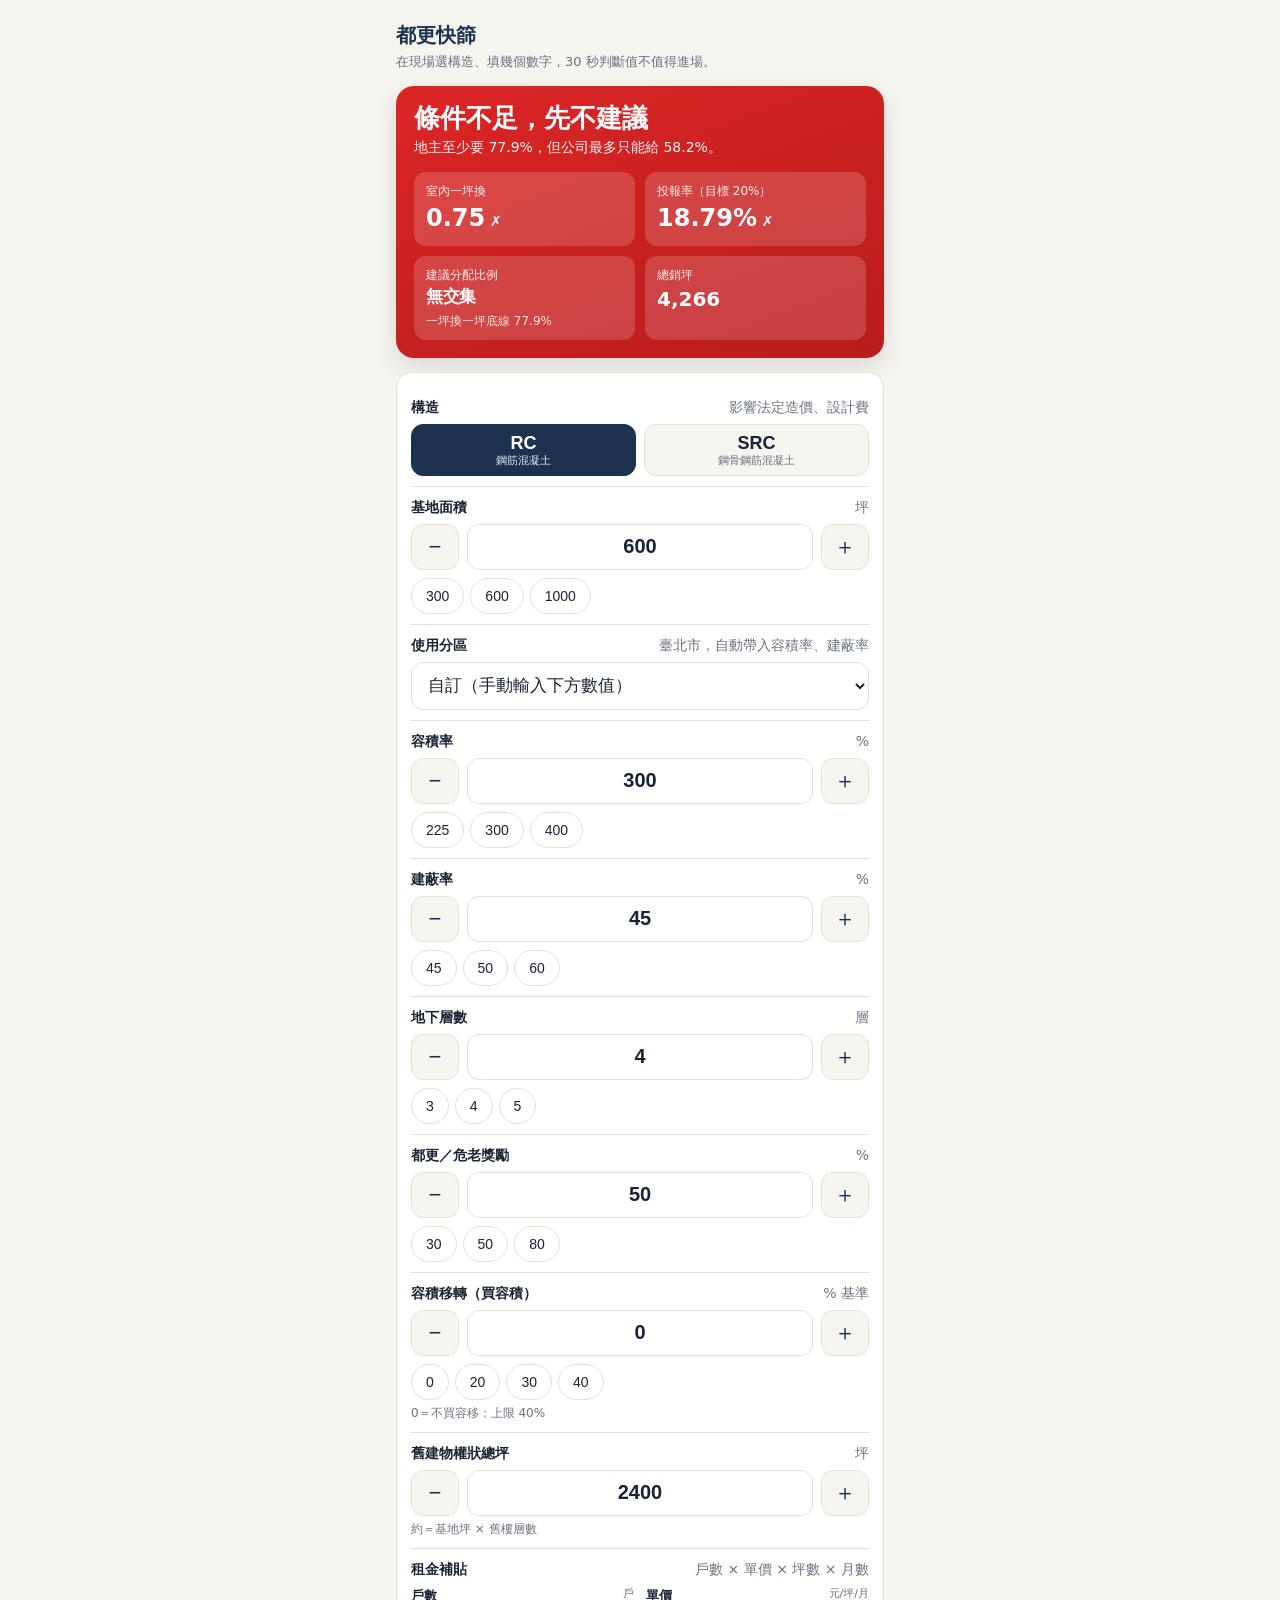
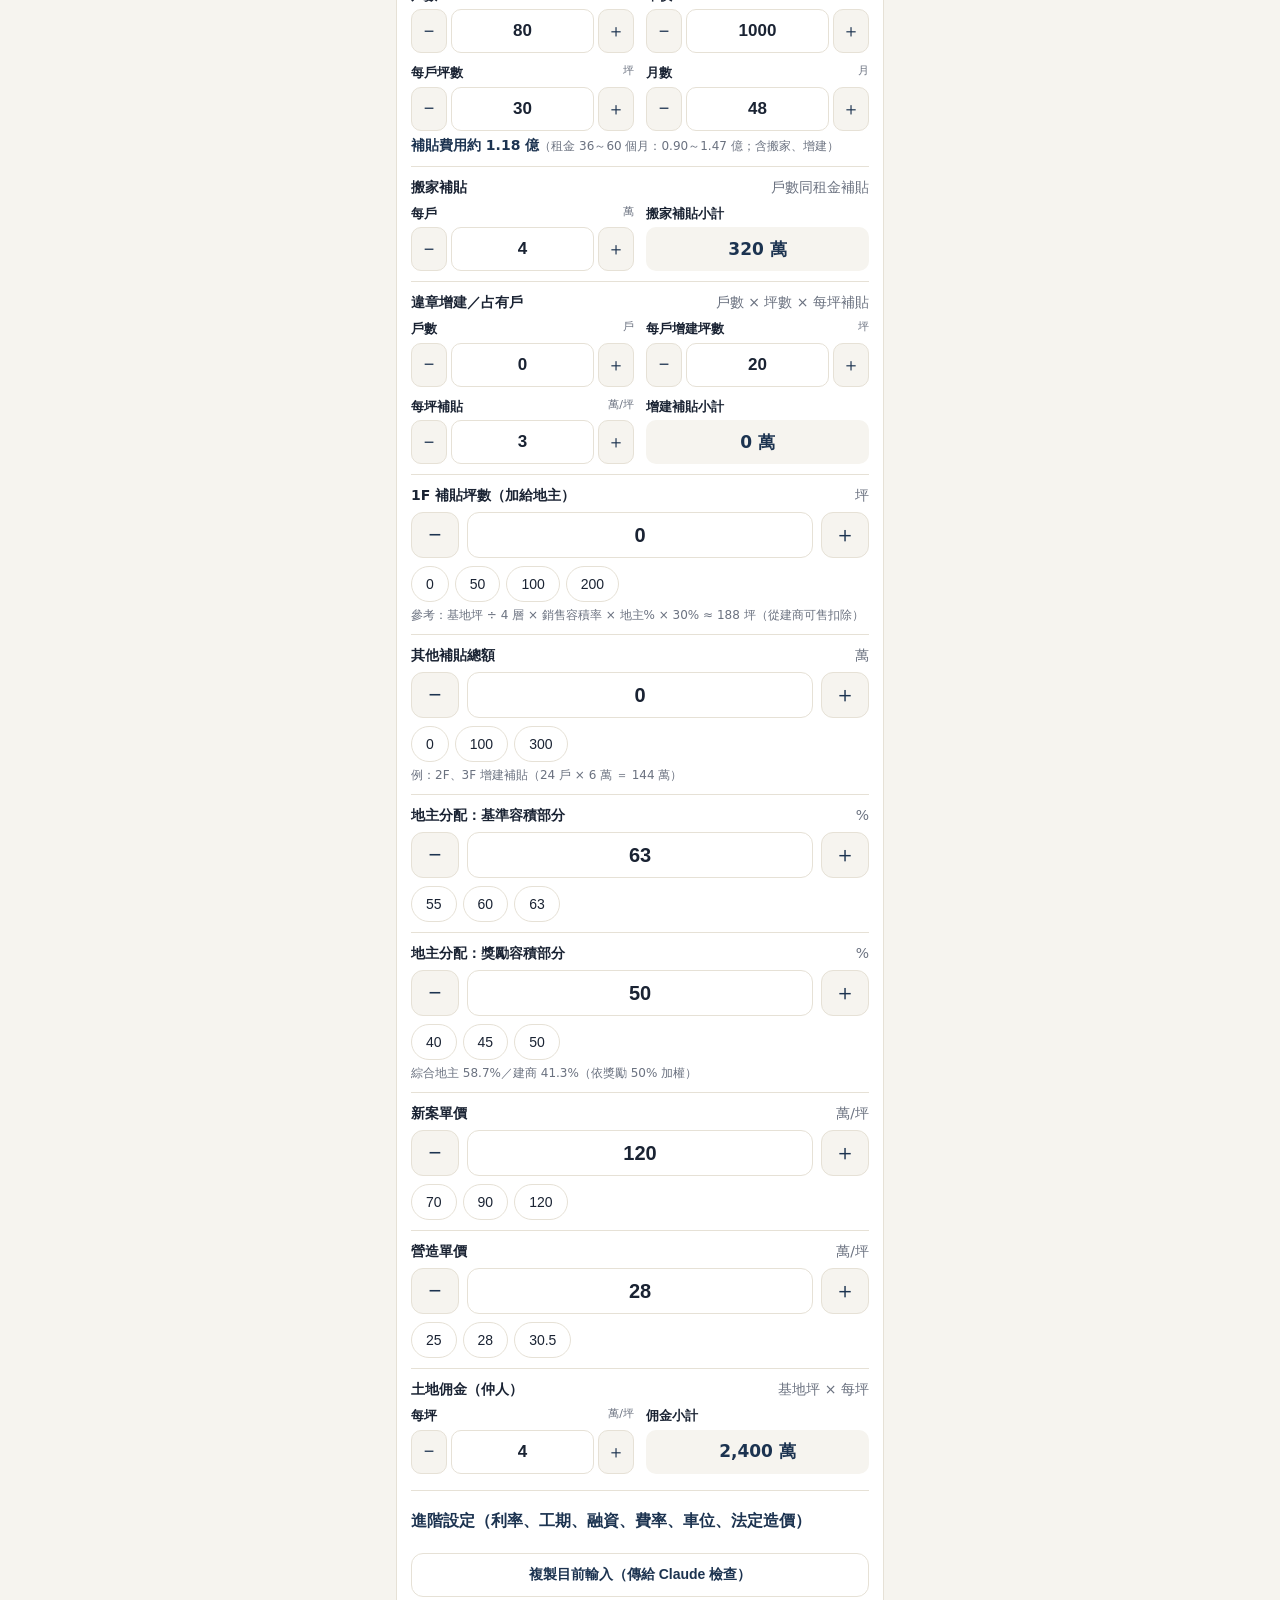
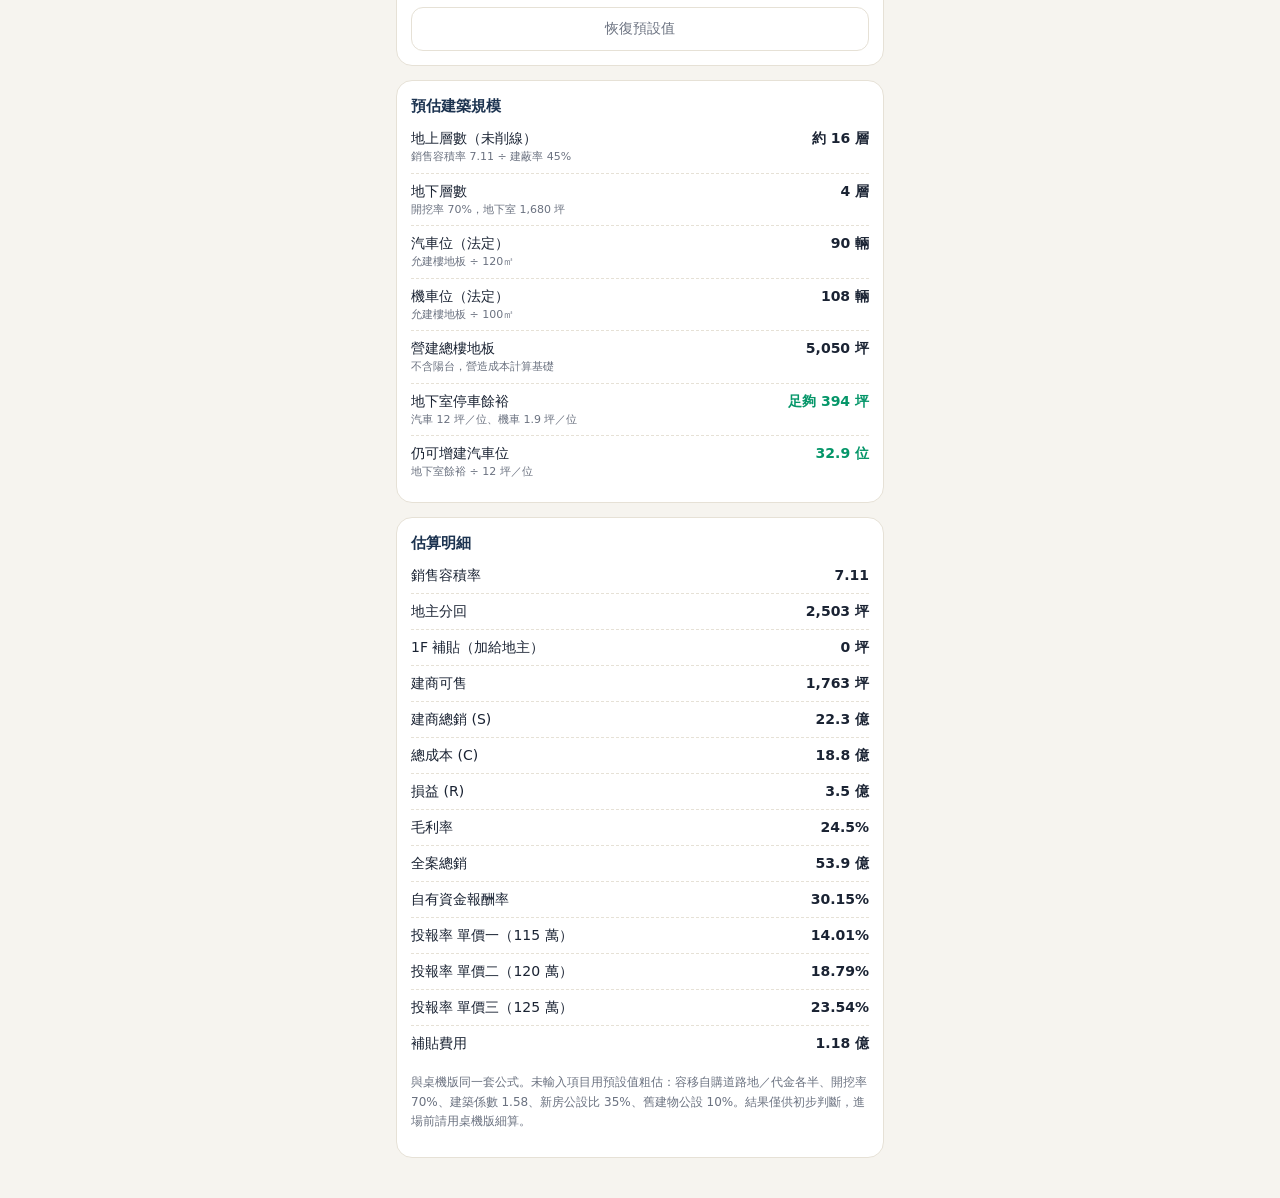
==== quick/index.html @ 610bdba2 "Add files via upload" ====
<!DOCTYPE html>
<html lang="zh-Hant-TW"><head><meta charset="utf-8">
<meta name="viewport" content="width=device-width,initial-scale=1">
<title>都更快篩</title>
<style>
/* VOICE 冷靜、像估價單；IDEA 口袋裡的開發判斷卡；PICTURE 頂端大型判斷燈號卡；COLOUR 白底、深藍主色、綠紅燈號；TYPE Noto Sans TC 四級字；LAYOUT 單欄手機優先 */
:root{color-scheme:light dark;--bg:light-dark(#f6f4ef,#0f1622);--card:light-dark(#fff,#18212f);--ink:light-dark(#1a2333,#e9edf3);--mute:light-dark(#6b7280,#9aa4b2);--line:light-dark(#e6e1d6,#2a3445);--navy:light-dark(#1c3350,#9fb8d9);--go:#059669;--mid:#d97706;--no:#dc2626}
:root[data-theme=light]{color-scheme:light}:root[data-theme=dark]{color-scheme:dark}
*{box-sizing:border-box;min-width:0}
body{margin:0;background:var(--bg);color:var(--ink);font:16px/1.5 "Noto Sans TC","PingFang TC","Microsoft JhengHei",system-ui,sans-serif;overflow-x:clip}
.wrap{max-width:520px;margin:0 auto;padding:16px 16px 40px}
h1{font-size:20px;margin:4px 0 2px;color:var(--navy)}
.sub{color:var(--mute);font-size:13px;margin:0 0 14px}
.verdict{border-radius:18px;padding:18px;color:#fff;box-shadow:0 8px 24px rgb(0 0 0/.12);transition:background .3s}
.verdict.go{background:linear-gradient(160deg,#059669,#047857)}.verdict.mid{background:linear-gradient(160deg,#d97706,#b45309)}.verdict.no{background:linear-gradient(160deg,#dc2626,#b91c1c)}
#vt{font-size:26px;font-weight:800;line-height:1.15}#vs{font-size:14px;opacity:.95;margin-top:4px}
.metrics{display:grid;grid-template-columns:1fr 1fr;gap:10px;margin-top:14px}
.metric{background:rgb(255 255 255/.16);border-radius:12px;padding:10px 12px}
.metric small{display:block;font-size:12px;opacity:.9}.metric b{font-size:24px;font-variant-numeric:tabular-nums}
.metric.bad b::after{content:" ✗";font-size:14px}.metric.ok b::after{content:" ✓";font-size:14px}
.card{background:var(--card);border:1px solid var(--line);border-radius:16px;padding:14px;margin-top:14px}
.field{padding:10px 0;border-bottom:1px solid var(--line)}.field:last-child{border:0}
.field label{display:flex;justify-content:space-between;font-size:14px;font-weight:600;margin-bottom:6px}.field label span{color:var(--mute);font-weight:400}
.stepper{display:grid;grid-template-columns:48px 1fr 48px;gap:8px}
.stepper button{height:46px;border-radius:12px;border:1px solid var(--line);background:var(--bg);color:var(--navy);font-size:22px;cursor:pointer}
.stepper input{height:46px;border-radius:12px;border:1px solid var(--line);background:var(--card);color:var(--ink);text-align:center;font-size:20px;font-weight:700;font-variant-numeric:tabular-nums}
.stepper input:focus,button:focus-visible{outline:2px solid var(--navy);outline-offset:1px}
.chips{display:flex;gap:6px;margin-top:8px;flex-wrap:wrap}.chips button{min-height:36px;padding:0 14px;border-radius:999px;border:1px solid var(--line);background:var(--card);color:var(--ink);font-size:14px;cursor:pointer}
.seg{display:grid;grid-template-columns:1fr 1fr;gap:8px}.seg button{min-height:52px;border-radius:12px;border:1px solid var(--line);background:var(--bg);color:var(--ink);font-size:18px;font-weight:700;cursor:pointer;line-height:1.1}.seg button small{display:block;font-size:11px;font-weight:400;color:var(--mute)}.seg button.on{background:var(--navy);color:light-dark(#fff,#0f1622);border-color:var(--navy)}.seg button.on small{color:light-dark(#dbe4f0,#1c3350)}
.adv{margin-top:6px;border-top:1px solid var(--line);padding-top:8px}.adv summary{min-height:44px;display:flex;align-items:center;font-weight:700;color:var(--navy);cursor:pointer}
.zsel{width:100%;height:48px;border-radius:12px;border:1px solid var(--line);background:var(--card);color:var(--ink);font-size:17px;padding:0 12px}
.cgrid{display:grid;grid-template-columns:1fr 1fr;gap:10px 12px}
.cf label{display:flex;justify-content:space-between;font-size:13px;font-weight:600;margin-bottom:4px}.cf label span{color:var(--mute);font-weight:400;font-size:11px}
.cstep{display:grid;grid-template-columns:36px 1fr 36px;gap:4px}
.cstep button{height:44px;border-radius:10px;border:1px solid var(--line);background:var(--bg);color:var(--navy);font-size:18px;cursor:pointer}
.cstep input{height:44px;border-radius:10px;border:1px solid var(--line);background:var(--card);color:var(--ink);text-align:center;font-size:17px;font-weight:700;font-variant-numeric:tabular-nums;width:100%}
.csum{height:44px;border-radius:10px;background:var(--bg);display:flex;align-items:center;justify-content:center;font-size:17px;font-weight:700;color:var(--navy);font-variant-numeric:tabular-nums}
.hint b{color:var(--navy);font-size:14px}
.hint{font-size:12px;color:var(--mute);margin-top:4px}
.row{display:flex;justify-content:space-between;padding:7px 0;border-bottom:1px dashed var(--line);font-size:14px}.row:last-child{border:0}.row small{display:block;font-size:11px;color:var(--mute)}.row b{font-variant-numeric:tabular-nums}
h2{font-size:15px;margin:0 0 4px;color:var(--navy)}
.note{font-size:12px;color:var(--mute);margin-top:12px;line-height:1.6}
.reset{margin-top:10px;width:100%;min-height:44px;border-radius:12px;border:1px solid var(--line);background:transparent;color:var(--mute);font-size:14px;cursor:pointer}
.mini{position:sticky;top:0;z-index:5;display:flex;justify-content:space-between;gap:8px;align-items:center;padding:10px 16px;color:#fff;font-size:14px;transform:translateY(-100%);opacity:0;transition:.2s;margin-bottom:-44px}
.mini.show{transform:none;opacity:1}.mini.go{background:#047857}.mini.mid{background:#b45309}.mini.no{background:#b91c1c}.mini b{font-size:16px}#mi-v{font-weight:700}
@media(prefers-reduced-motion:reduce){.verdict{transition:none}}
</style></head><body>
<div id="mini" class="mini"><span id="mi-v">—</span><span>換 <b id="mi-s">—</b></span><span>投報 <b id="mi-r">—</b></span></div>
<div class="wrap">
  <h1>都更快篩</h1>
  <p class="sub">在現場選構造、填幾個數字，30 秒判斷值不值得進場。</p>
  <section id="verdict" class="verdict">
    <div id="vt">—</div><div id="vs"></div>
    <div class="metrics">
      <div class="metric"><small>室內一坪換</small><b id="m-swap">—</b></div>
      <div class="metric"><small>投報率（目標 20%）</small><b id="m-roi">—</b></div>
      <div class="metric"><small>建議分配比例</small><b id="m-sweet" style="font-size:17px;white-space:nowrap;letter-spacing:-.3px">—</b><small id="m-floor" style="margin-top:2px;opacity:.85"></small></div>
      <div class="metric"><small>總銷坪</small><b id="m-sales" style="font-size:20px">—</b></div>
    </div>
  </section>
  <section class="card"><div class="field"><label>構造<span>影響法定造價、設計費</span></label><div id="struct" class="seg"></div></div><div id="fields"></div><details class="adv"><summary>進階設定（利率、工期、融資、費率、車位、法定造價）</summary><div id="adv"></div><button id="saveDef" class="reset" type="button" style="color:var(--navy);font-weight:700">把目前進階設定存成我的預設</button></details><button id="copyIn" class="reset" type="button" style="color:var(--navy);font-weight:700">複製目前輸入（傳給 Claude 檢查）</button><button id="reset" class="reset" type="button">恢復預設值</button></section>
  <section class="card"><h2>預估建築規模</h2><div id="scale"></div></section>
  <section class="card"><h2>估算明細</h2><div id="detail"></div>
    <p class="note">與桌機版同一套公式。未輸入項目用預設值粗估：容移自購道路地／代金各半、開挖率 70%、建築係數 1.58、新房公設比 35%、舊建物公設 10%。結果僅供初步判斷，進場前請用桌機版細算。</p>
  </section>
</div>
<script>(()=>{var gt=o=>o.map(([s,i,a,l])=>({struct:s,min:i,max:a,price:l}));var X=[{id:"tp-114-08",name:"114\u5E748\u670820\u65E5\u751F\u6548\uFF08\u8ABF\u9AD84.33%\uFF09",rows:gt([["RB",1,99,8350],["RC",1,5,9660],["RC",6,8,12550],["RC",9,12,14440],["RC",13,15,17320],["RC",16,20,18180],["RC",21,25,19120],["RC",26,30,20070],["RC",31,999,21050],["SRC",1,10,17900],["SRC",11,15,18810],["SRC",16,20,19730],["SRC",21,25,20740],["SRC",26,30,21780],["SRC",31,35,22870],["SRC",36,999,24010],["SC",1,10,21950],["SC",11,15,23050],["SC",16,20,24210],["SC",21,25,25410],["SC",26,30,26680],["SC",31,35,28040],["SC",36,999,29430]])},{id:"tp-112-12",name:"112\u5E7412\u670811\u65E5\u5BE6\u65BD",rows:gt([["RB",1,99,8010],["RC",1,5,9260],["RC",6,8,12030],["RC",9,12,13850],["RC",13,15,16610],["RC",16,20,17430],["RC",21,25,18330],["RC",26,30,19240],["RC",31,999,20180],["SRC",1,10,17160],["SRC",11,15,18030],["SRC",16,20,18920],["SRC",21,25,19880],["SRC",26,30,20880],["SRC",31,35,21930],["SRC",36,999,23020],["SC",1,10,21040],["SC",11,15,22100],["SC",16,20,23210],["SC",21,25,24360],["SC",26,30,25580],["SC",31,35,26880],["SC",36,999,28210]])}];function tt(o,s,i){if(!o)return 0;let a=o.rows.find(l=>l.struct===s&&i>=l.min&&i<=l.max);return a?a.price:0}var T=.3025,n=(o,s=0)=>o===""||o===null||o===void 0||isNaN(+o)?s:+o;function wt(o){let s=(o.parts||[]).filter(a=>n(a.area)>0);if(!s.length)return{far:n(o.far),bcr:n(o.bcr),split:!1};let i=s.reduce((a,l)=>a+n(l.area),0);return{far:s.reduce((a,l)=>a+n(l.area)*n(l.far),0)/i,bcr:s.reduce((a,l)=>a+n(l.area)*n(l.bcr),0)/i,split:!0,partArea:i}}var xt=o=>o.owner==="\u516C"?1:o.owner==="\u516C\u79C1"?n(o.pubPct):0;function Pt(o){let s=o.lots||[],i=0,a=0,l=0,u=0,t=0,r=0,c={};for(let h of s){let C=n(h.area),S=wt(h);i+=C,a+=C*S.far,l+=C*n(h.value),u+=n(h.households),t+=C*xt(h),n(h.floors)>0&&(r+=C/n(h.floors));let F=(h.parts||[]).filter(g=>n(g.area)>0),L=F.length?F.map(g=>({zone:g.zone,area:n(g.area)*(C/S.partArea||1),far:n(g.far)})):[{zone:h.zone,area:C,far:n(h.far)}];for(let g of L){let R=(g.zone||"\u672A\u586B")+"|"+g.far;c[R]=c[R]||{zone:g.zone||"\u672A\u586B",far:g.far,area:0},c[R].area+=g.area}}let m=o.oldBuilding||{},f=i?a/i:0,y=n(o.farOverride,0)>0?n(o.farOverride):f,v=n(m.rightsPing),$=v*(1-n(m.publicRatio,.1));return{area:i,areaPing:i*T,farAuto:f,far:y,avgValue:i?l/i:0,households:u,publicRatio:i?t/i:0,publicArea:t,zoneStats:Object.values(c).sort((h,C)=>C.area-h.area),f1Area:r,f1Ping:r*T,rightsPing:v,oldIndoor:n(m.indoorOverride,0)>0?n(m.indoorOverride):$,indoorAuto:$}}function Ft(o,s){let i=o.area,a=s.area,l=s.far,u=n(i.tdr),t=n(i.urBonus),r=n(i.disaster),c=n(i.otherBonus),m=t+r+c,f=u+m,y=a*l,v=y*u,$=y*(1+f),h=$*n(i.exempt,.15),C=($+h)*n(i.lobby,5/95),S=$+h+C+n(i.otherArea),F=S*n(i.balcony,.1),L=a*n(i.excav,.7)*n(i.basementFloors,4),g=a*n(i.bcr,.45),R=g*n(i.roofRatio,.125)*n(i.roofFloors,3),O=S+L+R,z=O+F,x=n(i.coef,1.58),A=a*T*l*(1+f)*x,P=l*(1+f)*x,b=S/n(i.carDivisor,120),k=b+n(i.selfCars),D=S/n(i.motorDivisor,100)+n(i.bonusMotors),H=n(i.bcr)?P/n(i.bcr):0;return{A:a,f:l,tdr:u,bonusNonTdr:m,B:f,baseVol:y,tdrVol:v,allowed:$,exempt:h,lobby:C,floorArea:S,balcony:F,basement:L,maxProj:g,roof:R,constrM2:O,constrM2Bal:z,constrPing:O*T,k:x,salesPing:A,salesFar:P,legalCars:b,cars:k,motors:D,estFloors:H}}function Lt(o,s){let i=o.site,a=o.area,l=n(i.roadWidth),u=n(i.setback),t=n(s?.floorsAbove)*n(a.floorHeight,3.3),r=3.6*(l+u),c=5*(l/2+u),m=n(i.aviationLimit);return{h:t,gen:r,ur:c,avi:m,okGen:t<=r,okUr:t<=c,okAvi:m?t<=m:null}}function Et(o){let s=[[300,.08],[1500,.075],[6e3,.0725],[1/0,.07]],i=0,a=0;for(let[l,u]of s)o>a&&(i+=(Math.min(o,l)-a)*u),a=l;return i}function Mt(o){let s=[[1e3,.02],[1e4,.015],[1e5,.005],[1/0,.003]],i=0,a=0;for(let[l,u]of s)o>a&&(i+=(Math.min(o,l)-a)*u),a=l;return i}function At(o,s,i){let a=(o.costTables||[]).find(v=>v.id===s.costTableId)||o.costTables?.[0],l=n(s.legalPriceOverride)>0?n(s.legalPriceOverride):tt(a,s.structure,n(s.floorsAbove)),u=l*i.constrM2/1e4,t=Et(u),r=s.design||{},c=u*.007,m=i.constrM2*60/1e4,f=[{key:"struct",name:"\u7D50\u69CB\u8A2D\u8A08\uFF08\u6CD5\u5B9A\u9020\u50F9\xD70.7%\uFF09",amt:c,on:!0,auto:!0},{key:"mep",name:"\u6A5F\u96FB\u8A2D\u8A08\u7C3D\u8B49\uFF08\u6A13\u5730\u677F\u33A1\xD760\u5143\uFF09",amt:m,on:!0,auto:!0},...(r.items||[]).map(v=>({...v,amt:n(v.amt)}))],y=f.filter(v=>v.on).reduce((v,$)=>v+$.amt,0);return{unit:l,autoUnit:tt(a,s.structure,n(s.floorsAbove)),tableName:a?.name,legal:u,arch:t,items:f,related:y,design:t+y,fund:Mt(u)}}function It(o,s){if(o.ratioMode==="A"){let t=n(o.builderShareA,.4);return{L:1-t,g:t,baseL:1-t}}let i=n(o.baseLandowner,.63),a=n(o.bonusLandowner,.5),l=s.bonusNonTdr,u=(i+l*a)/(1+l);return{L:u,g:1-u,baseL:i}}function Tt(o,s,i,a){let l=o.subsidyRows||[];if(l.some(r=>r.type==="fixed"))return l.filter(r=>r.type==="fixed").map(r=>({name:r.name,ping:n(r.ping)}));let u=l.filter(r=>n(r.areaM2)>0);if(u.length)return u.map(r=>({name:r.name,ping:n(r.areaM2)*T*s.salesFar*a*n(r.ratio)}));let t=o.quick||{};return[{name:"\u7C97\u4F30\uFF08\u672A\u586B\u7D30\u9805\uFF09",ping:s.A*T/n(t.origFloors,4)*s.salesFar*a*n(t.ratio,.3),quick:!0}]}function Ct(o,s,i,a,l,u){let t=s,r=It(t,a),c=u??r.L,m=1-c,f=n(t.tdrCfg?.feedback,.1),y=a.A*T*a.f*a.tdr*a.k,v=y*c,$=y*f,h=v-$,C=Tt(t,a,i,c),S=C.reduce((E,M)=>E+M.ping,0),F=a.salesPing*c-h+S,L=a.salesPing*m+h-S,g=t.carRule==="base"&&t.ratioMode==="B"?1-n(t.baseLandowner,.63):m,R=a.cars*(a.B?a.tdr/(1+a.B):0),O=R*(1-g)-R*f,z=a.cars*g+O,x=n(t.mechCars),A=Math.max(0,z-x),P=n(t.durationDays,1500)/365,b=n(t.rate,.035),k=n(t.price2,130),D=n(t.priceStep,5),H=[k-D,k,k+D],W=t.tdrCfg||{},Rt=a.tdrVol*T,ot=n(W.selfShare,.5),st=a.tdrVol*i.avgValue*n(W.roadCostRatio,.25)/1e4*ot,it=Math.max(0,(k*n(W.appraisalRatio,.8)-n(t.constructionPrice))*a.k*Rt*(1-ot)),_=st+it+n(t.landPurchase),j=t.demolition||{},at=n(j.households)*n(j.ping)*n(j.unit)*n(j.times,1),rt=(t.rentRows||[]).reduce((E,M)=>E+n(M.households)*n(M.unit)*n(M.ping)*n(M.months),0),Z=t.moving||{},lt=n(Z.households)*n(Z.unit)*n(Z.times,1),ct=(at+rt+lt)/1e4,q=n(t.constructionPrice)*a.constrPing,dt=[{key:"land",name:"\u571F\u5730\uFF0F\u5BB9\u7A4D\u79FB\u8F49\u6210\u672C",amt:_},{key:"comm",name:"\u571F\u5730\u4F63\u91D1",amt:i.areaPing*n(t.commission,4)},{key:"subs",name:"\u88DC\u8CBC\u8CBB\u7528\uFF08\u79DF\u91D1\u30FB\u642C\u9077\u30FB\u62C6\u9077\uFF09",amt:ct},{key:"urfee",name:"\u90FD\u66F4\u8CBB\u7528",amt:i.areaPing*n(t.urFeePerPing,1)},{key:"fund",name:"\u7BA1\u7406\u57FA\u91D1",amt:l.fund},{key:"trust",name:"\u4FE1\u8A17\u8CBB\u7528",amt:i.areaPing*n(t.trustPerPing,1)},{key:"build",name:"\u5EFA\u7BC9\u5DE5\u7A0B",amt:q},{key:"design",name:"\u8A2D\u8A08\u8CBB\uFF08\u5EFA\u7BC9\u5E2B\uFF0B\u76F8\u95DC\u8A2D\u8A08\uFF09",amt:l.design},{key:"lint",name:"\u571F\u5730\u6B3E\u5229\u606F",amt:_*n(t.landCarry,1)*b*(P+.5)},{key:"cint",name:"\u5DE5\u7A0B\u6B3E\u5229\u606F",amt:q*n(t.constLoan,.5)*b*P*n(t.constInterestFactor,1)},{key:"dint",name:"\u4FDD\u8B49\u91D1\u5229\u606F",amt:n(t.deposit)*b*(P+2)/2},...(t.extraCosts||[]).map((E,M)=>({key:"x"+M,name:E.name||"\u5176\u4ED6",amt:n(E.amt)}))],J=dt.reduce((E,M)=>E+M.amt,0),ut=_*n(t.landLoan)+q*n(t.constLoan,.5),mt=q*n(t.mgmtRate,.05),pt=n(t.vat),ft=H.map((E,M)=>{let K=n(t.carPrice,350)+(M-1)*n(t.carPriceStep,0),N=L*E+A*K+x*n(t.mechPrice,250),ht=N*n(t.salesFeeRate,.055),V=J+ht+mt+pt,Q=N-V,Y=V-ut;return{p:E,cp:K,S:N,whole:a.salesPing*E+a.cars*K,gross:N-J,grossRate:N?(N-J)/N:0,salesFee:ht,mgmt:mt,vat:pt,C:V,R:Q,roi:V?Q/V:0,equity:Y,eqRoi:Y?Q/Y:0}}),bt=F*(1-n(t.newPublicRatio,.35)),kt=i.oldIndoor?bt/i.oldIndoor:0;return{L:c,g:m,baseL:r.baseL,subs:C,subsidy:S,takeback:h,tdrTotal:y,tdrLandowner:v,tdrFeedback:$,carTdr:R,landownerPing:F,builderPing:L,builderCars:z,flatCars:A,mech:x,years:P,prices:H,tdrRoad:st,tdrFee:it,landCost:_,demo:at,rent:rt,moving:lt,subsidyCost:ct,construction:q,lines:dt,A:J,loans:ut,tiers:ft,landownerIndoor:bt,swap:kt,roi2:ft[1].roi}}function vt(o,s,i,a){for(let l=0;l<50;l++){let u=(s+i)/2;o(u)===a?i=u:s=u}return(s+i)/2}function Bt(o,s,i,a,l){let u=n(s.targetROI,.2),t=f=>Ct(o,s,i,a,l,f),r=null;t(1).swap>=1&&(r=t(0).swap>=1?0:vt(f=>t(f).swap>=1,0,1,!0));let c=null;t(0).roi2>=u&&(c=t(1).roi2>=u?1:vt(f=>t(f).roi2<u,0,1,!0));let m=r!==null&&c!==null&&r<=c;return{floor:r,ceil:c,ok:m,target:u}}function yt(o,s){let i=Pt(o),a=Ft(o,i),l=At(o,s,a),u=Ct(o,s,i,a,l),t=Bt(o,s,i,a,l),r=Lt(o,s);return{cad:i,ar:a,fe:l,inv:u,sw:t,hc:r}}var Ot=o=>`${o.structure} \u5730\u4E3B\u57FA\u6E96${+((o.baseLandowner||0)*100).toFixed(2)}/\u734E\u52F5${+((o.bonusLandowner||0)*100).toFixed(2)}`,et=()=>Math.random().toString(36).slice(2,10)+Date.now().toString(36).slice(-4);var zt=()=>[{key:"fire",name:"\u6D88\u9632\u9810\u5BE9\uFF08\u4E2D\u7E7C\u6C34\u7BB1\uFF09",amt:200,on:!0},{key:"facade",name:"\u5916\u89C0\u7ACB\u9762\u8A2D\u8A08",amt:1e3,on:!0},{key:"evac",name:"\u9632\u706B\u907F\u96E3\u5BE9\u67E5",amt:200,on:!0},{key:"wind",name:"\u7D50\u69CB\u98A8\u6D1E\u8A66\u9A57",amt:0,on:!1},{key:"env",name:"\u74B0\u8A55\u53CA\u884C\u4EBA\u98A8\u5834",amt:0,on:!1},{key:"traffic",name:"\u4EA4\u901A\u5F71\u97FF\u8A55\u4F30",amt:0,on:!1}];function nt(o={}){return{id:et(),name:"\u65B0\u65B9\u6848",structure:"RC",floorsAbove:21,costTableId:X[0].id,legalPriceOverride:"",ratioMode:"B",builderShareA:.4,baseLandowner:.63,bonusLandowner:.5,subsidyMode:"quick",quick:{origFloors:4,ratio:.3},subsidyRows:[{id:"r1",name:"\u81E8\u8DEF\u5E97\u9762 1F",areaM2:"",ratio:.3},{id:"r2",name:"\u5DF7\u5F04\u4F4F\u5BB6 1F",areaM2:"",ratio:.1}],constructionPrice:28,durationDays:1500,landCarry:1,landLoan:0,constLoan:.5,constInterestFactor:1,rate:.035,deposit:0,carRule:"combined",price2:130,priceStep:5,carPrice:350,mechCars:0,mechPrice:250,tdrCfg:{selfShare:.5,roadCostRatio:.25,appraisalRatio:.8,feedback:.1},landPurchase:0,commission:4,urFeePerPing:1,trustPerPing:1,demolition:{households:18,ping:20,unit:5e4,times:1},rentRows:[],moving:{households:0,unit:4e4,times:1},design:{items:zt()},extraCosts:[],salesFeeRate:.055,mgmtRate:.05,vat:0,targetROI:.2,newPublicRatio:.35,...o}}function $t(o={}){let s=nt();return s.name=Ot(s),{id:et(),name:"\u65B0\u5C08\u6848",updatedAt:Date.now(),site:{address:"",roads:"",roadWidth:8,setback:0,aviationLimit:"",investType:"\u90FD\u66F4\u5354\u8B70\u5408\u5EFA",mrt:"",notes:""},images:{},lots:[{id:et(),lotNo:"",zone:"",area:"",far:"",bcr:"",value:"",owner:"\u79C1",floors:4,households:""}],oldBuilding:{rightsPing:"",publicRatio:.1,indoorOverride:""},farOverride:"",area:{bcr:.45,tdr:0,urBonus:.5,disaster:0,otherBonus:0,coef:1.58,exempt:.15,lobby:5/95,otherArea:0,balcony:.1,excav:.7,basementFloors:4,roofRatio:.125,roofFloors:3,carDivisor:120,motorDivisor:100,selfCars:0,bonusMotors:0,floorHeight:3.3},costTables:JSON.parse(JSON.stringify(X)),schemes:[s],activeSchemeId:s.id,...o}}var d=o=>document.getElementById(o),G=[["\u4F4F\u4E00",60,30],["\u4F4F\u4E8C",120,35],["\u4F4F\u4E8C\u4E4B\u4E00",160,35],["\u4F4F\u4E8C\u4E4B\u4E8C",225,35],["\u4F4F\u4E09",225,45],["\u4F4F\u4E09\u4E4B\u4E00",300,45],["\u4F4F\u4E09\u4E4B\u4E8C",400,45],["\u4F4F\u56DB",300,50],["\u4F4F\u56DB\u4E4B\u4E00",400,50],["\u5546\u4E00",360,55],["\u5546\u4E8C",630,65],["\u5546\u4E09",560,65],["\u5546\u56DB",800,75]],I=[{id:"ping",label:"\u57FA\u5730\u9762\u7A4D",unit:"\u576A",def:600,step:10,chips:[300,600,1e3]},{id:"far",label:"\u5BB9\u7A4D\u7387",unit:"%",def:300,step:5,chips:[225,300,400]},{id:"bcr",label:"\u5EFA\u853D\u7387",unit:"%",def:45,step:5,chips:[45,50,60]},{id:"bf",label:"\u5730\u4E0B\u5C64\u6578",unit:"\u5C64",def:4,step:1,chips:[3,4,5]},{id:"bonus",label:"\u90FD\u66F4\uFF0F\u5371\u8001\u734E\u52F5",unit:"%",def:50,step:5,chips:[30,50,80]},{id:"tdr",label:"\u5BB9\u7A4D\u79FB\u8F49\uFF08\u8CB7\u5BB9\u7A4D\uFF09",unit:"% \u57FA\u6E96",def:0,step:1,chips:[0,20,30,40],hint:"0\uFF1D\u4E0D\u8CB7\u5BB9\u79FB\uFF1B\u4E0A\u9650 40%"},{id:"fb",label:"\u5BB9\u79FB\u56DE\u994B\u5730\u4E3B",unit:"%",def:10,step:5,chips:[10,20,30],tdrOnly:!0},{id:"valM2",label:"\u516C\u544A\u73FE\u503C\uFF08\u5BB9\u79FB\u6210\u672C\u7528\uFF09",unit:"\u5143/\u33A1",def:3e5,step:1e3,chips:[2e5,3e5,45e4],tdrOnly:!0,hint:"val"},{id:"old",label:"\u820A\u5EFA\u7269\u6B0A\u72C0\u7E3D\u576A",unit:"\u576A",def:2400,step:10,hint:"\u7D04\uFF1D\u57FA\u5730\u576A \xD7 \u820A\u6A13\u5C64\u6578"},{id:"hh",label:"\u6236\u6578",unit:"\u6236",def:80,step:1,chips:[40,80,120],grp:"rent"},{id:"rentU",label:"\u55AE\u50F9",unit:"\u5143/\u576A/\u6708",def:1e3,step:50,chips:[800,1e3,1500],grp:"rent"},{id:"rentP",label:"\u6BCF\u6236\u576A\u6578",unit:"\u576A",def:30,step:1,chips:[25,30,35],grp:"rent"},{id:"months",label:"\u6708\u6578",unit:"\u6708",def:48,step:6,chips:[36,48,60],grp:"rent"},{id:"move",label:"\u6BCF\u6236",unit:"\u842C",def:4,step:.5,grp:"move"},{id:"ill",label:"\u6236\u6578",unit:"\u6236",def:0,step:1,grp:"ill"},{id:"illPing",label:"\u6BCF\u6236\u589E\u5EFA\u576A\u6578",unit:"\u576A",def:20,step:1,grp:"ill"},{id:"illUnit",label:"\u6BCF\u576A\u88DC\u8CBC",unit:"\u842C/\u576A",def:3,step:.5,grp:"ill"},{id:"f1",label:"1F \u88DC\u8CBC\u576A\u6578\uFF08\u52A0\u7D66\u5730\u4E3B\uFF09",unit:"\u576A",def:0,step:5,chips:[0,50,100,200],hint:"f1ref"},{id:"otherSub",label:"\u5176\u4ED6\u88DC\u8CBC\u7E3D\u984D",unit:"\u842C",def:0,step:10,chips:[0,100,300],hint:"\u4F8B\uFF1A2F\u30013F \u589E\u5EFA\u88DC\u8CBC\uFF0824 \u6236 \xD7 6 \u842C \uFF1D 144 \u842C\uFF09"},{id:"lb",label:"\u5730\u4E3B\u5206\u914D\uFF1A\u57FA\u6E96\u5BB9\u7A4D\u90E8\u5206",unit:"%",def:63,step:1,chips:[55,60,63]},{id:"lr",label:"\u5730\u4E3B\u5206\u914D\uFF1A\u734E\u52F5\u5BB9\u7A4D\u90E8\u5206",unit:"%",def:50,step:1,chips:[40,45,50],hint:"comb"},{id:"price",label:"\u65B0\u6848\u55AE\u50F9",unit:"\u842C/\u576A",def:120,step:1,chips:[70,90,120]},{id:"cost",label:"\u71DF\u9020\u55AE\u50F9",unit:"\u842C/\u576A",def:28,step:.5,chips:[25,28,30.5]},{id:"comm",label:"\u6BCF\u576A",unit:"\u842C/\u576A",def:4,step:.5,grp:"comm"},{id:"rate",label:"\u9280\u884C\u5229\u7387",unit:"%",def:2.5,step:.25,chips:[2.5,3,3.5],adv:!0},{id:"cif",label:"\u5DE5\u7A0B\u6B3E\u5E73\u5747\u52D5\u7528\u6BD4\u4F8B",unit:"%",def:100,step:10,chips:[100,50],adv:!0,hint:"\u516C\u53F8\u9810\u8A2D 100%\uFF08\u4E0D \xF72\uFF09\uFF1B\u4EE5\u5E73\u5747\u52D5\u7528\u4E00\u534A\u4F30\u6642\u586B 50%"},{id:"carP",label:"\u8ECA\u4F4D\u55AE\u50F9",unit:"\u842C/\u500B",def:300,step:10,chips:[250,300,350],adv:!0},{id:"carStep",label:"\u8ECA\u4F4D\u55AE\u50F9\u7D1A\u8DDD\uFF08\u55AE\u50F9\u4E00\uFF0F\u4E09\uFF09",unit:"\xB1 \u842C",def:20,step:10,chips:[0,20,50],adv:!0},{id:"selfCars",label:"\u81EA\u8A2D\u6C7D\u8ECA\u4F4D\uFF08\u6CD5\u5B9A\u4EE5\u5916\uFF09",unit:"\u8F1B",def:0,step:1,chips:[0,20,30],adv:!0},{id:"dur",label:"\u5DE5\u671F",unit:"\u5929",def:1500,step:30,chips:[1200,1500,1800],adv:!0},{id:"cl",label:"\u71DF\u5EFA\u878D\u8CC7\u6BD4\u7387",unit:"%",def:50,step:5,chips:[40,50,60],adv:!0},{id:"urFee",label:"\u90FD\u66F4\u8CBB\u7528",unit:"\u842C/\u576A",def:1,step:.5,chips:[.5,1,1.5],adv:!0},{id:"trust",label:"\u4FE1\u8A17\u8CBB\u7528",unit:"\u842C/\u576A",def:1,step:.5,chips:[.5,1,1.5],adv:!0},{id:"sfee",label:"\u92B7\u552E\u8CBB\u7387",unit:"%",def:5.5,step:.5,chips:[4,5,5.5],adv:!0},{id:"mfee",label:"\u7BA1\u7406\u8CBB\u7387\uFF08\xD7 \u5EFA\u7BC9\u5DE5\u7A0B\uFF09",unit:"%",def:5,step:.5,chips:[3,5],adv:!0},{id:"pstep",label:"\u55AE\u50F9\u7D1A\u8DDD\uFF08\u55AE\u50F9\u4E00\uFF0F\u4E09\uFF09",unit:"\xB1 \u842C",def:5,step:1,chips:[3,5,10],adv:!0},{id:"legal",label:"\u6CD5\u5B9A\u9020\u50F9",unit:"\u5143/\u33A1",def:0,step:100,chips:["\u81EA\u52D5"],adv:!0,hint:"legal"}],e={},U={};try{U=JSON.parse(localStorage.getItem("urp-quick-def")||"{}")}catch{}var St=0;try{e=JSON.parse(localStorage.getItem("urp-quick")||"{}")}catch{}I.forEach(o=>{U[o.id]!==void 0&&(o.def=U[o.id]),e[o.id]===void 0&&(e[o.id]=o.def)});e.struct||(e.struct="RC");e.cifV!==2&&(e.cif=100,e.cifV=2);function Nt(){let o=e.ping/.3025,s=$t();s.lots=[{id:"q",lotNo:"Q",area:o,far:e.far/100,bcr:e.bcr/100,value:e.valM2,owner:"\u79C1",floors:4,households:0}],s.area.tdr=e.tdr/100,s.area.bcr=e.bcr/100,s.area.basementFloors=e.bf,s.area.selfCars=e.selfCars,s.oldBuilding={rightsPing:e.old,publicRatio:.1,indoorOverride:""},s.area.urBonus=e.bonus/100;let i=e.hh,a=Math.max(1,Math.ceil(e.far/100*(1+(e.bonus+e.tdr)/100)*1.58/(e.bcr/100))),l=nt({floorsAbove:a,ratioMode:"B",baseLandowner:e.lb/100,bonusLandowner:e.lr/100,tdrCfg:{selfShare:.5,roadCostRatio:.25,appraisalRatio:.8,feedback:e.fb/100},price2:e.price,constructionPrice:e.cost,structure:e.struct,commission:e.comm,rate:e.rate/100,constInterestFactor:e.cif/100,durationDays:e.dur,constLoan:e.cl/100,urFeePerPing:e.urFee,trustPerPing:e.trust,salesFeeRate:e.sfee/100,mgmtRate:e.mfee/100,priceStep:e.pstep,carPriceStep:e.carStep,carPrice:e.carP,legalPriceOverride:e.legal||"",subsidyRows:[{id:"f1",name:"1F \u88DC\u8CBC",type:"fixed",ping:e.f1}],demolition:{households:e.ill,ping:e.illPing,unit:e.illUnit*1e4,times:1},extraCosts:e.otherSub?[{name:"\u5176\u4ED6\u88DC\u8CBC",amt:e.otherSub}]:[],rentRows:[{id:"r",name:"\u79DF\u91D1",households:i,unit:e.rentU,ping:e.rentP,months:e.months}],moving:{households:i,unit:e.move*1e4,times:1}});return s.schemes=[l],s.activeSchemeId=l.id,yt(s,l)}var p=(o,s=0)=>isFinite(o)?o.toLocaleString("zh-TW",{maximumFractionDigits:s,minimumFractionDigits:s}):"\u2014",w=(o,s=1)=>o===null||!isFinite(o)?"\u2014":(o*100).toFixed(s)+"%";function B(){try{localStorage.setItem("urp-quick",JSON.stringify(e))}catch{}if(window._syncZone&&window._syncZone(),!(e.ping>0&&e.far>0))return;let{ar:o,inv:s,sw:i,fe:a}=Nt();if(St=a.unit,document.getElementById("legal")){let b=d("legal");b&&!e.legal&&document.activeElement!==b&&(b.value="",b.placeholder=`\u81EA\u52D5 ${p(a.unit)}`);let k=b.closest(".field").querySelector("#legal-h");k&&(k.textContent=e.legal?`\u624B\u52D5\u6307\u5B9A\uFF1B\u67E5\u8868\u503C\u70BA ${p(a.autoUnit)} \u5143/\u33A1\uFF08\u9EDE\u300C\u81EA\u52D5\u300D\u6062\u5FA9\uFF09`:`\u81EA\u52D5\u67E5\u8868\uFF1A${e.struct} ${Math.ceil(o.estFloors)} \u5C64 \u2192 ${p(a.unit)} \u5143/\u33A1\uFF08\u81FA\u5317\u5E02 114 \u5E74 8 \u6708\u9020\u50F9\u8868\uFF09`)}let u=e.ill*e.illPing*e.illUnit,t=b=>(e.hh*e.rentU*e.rentP*b/1e4+e.hh*e.move+u+(e.otherSub||0))/1e4,r=document.getElementById("commSum");r&&(r.textContent=`${p(e.ping*e.comm)} \u842C`);let c=document.getElementById("moveSum");c&&(c.textContent=`${p(e.hh*e.move)} \u842C`);let m=document.getElementById("illSum");m&&(m.textContent=`${p(u)} \u842C`);let f=null;f&&(f.innerHTML=`\u589E\u5EFA\u88DC\u8CBC ${e.ill} \u6236 \xD7 ${e.illPing} \u576A \xD7 ${e.illUnit} \u842C \uFF1D ${p(u)} \u842C<br><b>\u88DC\u8CBC\u8CBB\u7528\u7D04 ${p(t(e.months),2)} \u5104</b>\uFF08\u79DF\u91D1 36\uFF5E60 \u500B\u6708\uFF1A${p(t(36),2)}\uFF5E${p(t(60),2)} \u5104\uFF1B\u542B\u642C\u5BB6\u3001\u589E\u5EFA\uFF09`);let y=document.getElementById("val");y&&(y.textContent=`\u8DDF\u5730\u653F\u96F2\u4E00\u6A23\u586B\u300C\u5143/\u33A1\u300D\uFF1B\uFF1D ${p(e.valM2/.3025/1e4,2)} \u842C/\u576A`);let v=document.getElementById("f1ref");v&&(v.textContent=`\u53C3\u8003\uFF1A\u57FA\u5730\u576A \xF7 4 \u5C64 \xD7 \u92B7\u552E\u5BB9\u7A4D\u7387 \xD7 \u5730\u4E3B% \xD7 30% \u2248 ${p(e.ping/4*o.salesFar*s.L*.3)} \u576A\uFF08\u5F9E\u5EFA\u5546\u53EF\u552E\u6263\u9664\uFF09`);let $=document.getElementById("comb");$&&($.textContent=`\u7D9C\u5408\u5730\u4E3B ${w(s.L)}\uFF0F\u5EFA\u5546 ${w(s.g)}\uFF08\u4F9D\u734E\u52F5 ${e.bonus}% \u52A0\u6B0A\uFF09`),document.querySelectorAll(".ill-only").forEach(b=>{b.style.display=e.ill>0?"":"none"});let h=document.getElementById("sub2");h&&(h.innerHTML=`<b>\u88DC\u8CBC\u8CBB\u7528\u7D04 ${p(t(e.months),2)} \u5104</b>\uFF08\u79DF\u91D1 36\uFF5E60 \u500B\u6708\uFF1A${p(t(36),2)}\uFF5E${p(t(60),2)} \u5104\uFF1B\u542B\u642C\u5BB6\u3001\u589E\u5EFA\uFF09`),document.querySelectorAll(".tdr-only").forEach(b=>{b.style.display=e.tdr>0?"":"none"});let C=s.swap>=1,S=s.roi2>=.2,F=i.ok?[Math.max(i.floor,i.ceil-.03),i.ceil]:null,L,g,R;C&&S?(L="go",g="\u503C\u5F97\u6DF1\u5165\u8A55\u4F30",R="\u5730\u4E3B\u5BA4\u5167\u4E00\u576A\u63DB\u4E00\u576A\uFF0C\u516C\u53F8\u6295\u5831\u4E5F\u5B88\u5F97\u4F4F\u3002"):i.ok?(L="mid",g="\u8ABF\u6574\u5206\u914D\u6BD4\u53EF\u4EE5\u505A",R=`\u5EFA\u8B70\u5730\u4E3B\u5206\u914D ${w(F[0])}\uFF5E${w(F[1])}\uFF08\u516C\u53F8\u5B88\u4F4F 20% \u7684\u4E0A\u9650\u5F80\u4E0B 3%\uFF09\uFF0C\u76EE\u524D ${w(s.L)}\u3002`):(L="no",g="\u689D\u4EF6\u4E0D\u8DB3\uFF0C\u5148\u4E0D\u5EFA\u8B70",R=i.floor===null?"\u518D\u591A\u5206\u7D66\u5730\u4E3B\u4E5F\u63DB\u4E0D\u56DE\u4E00\u576A\u63DB\u4E00\u576A\u3002":i.ceil===null?"\u55AE\u50F9\u6216\u734E\u52F5\u592A\u4F4E\uFF0C\u516C\u53F8\u6295\u5831\u5B88\u4E0D\u4F4F 20%\u3002":`\u5730\u4E3B\u81F3\u5C11\u8981 ${w(i.floor)}\uFF0C\u4F46\u516C\u53F8\u6700\u591A\u53EA\u80FD\u7D66 ${w(i.ceil)}\u3002`);let O=d("verdict");O.className="verdict "+L,d("vt").textContent=g,d("vs").textContent=R;let z=d("mini");z.className="mini "+L+(z.classList.contains("show")?" show":""),d("mi-v").textContent=g,d("mi-s").textContent=s.swap?s.swap.toFixed(2):"\u2014",d("mi-r").textContent=w(s.roi2,2),d("m-swap").textContent=s.swap?s.swap.toFixed(2):"\u2014",d("m-swap").parentElement.className="metric "+(C?"ok":"bad"),d("m-roi").textContent=w(s.roi2,2),d("m-roi").parentElement.className="metric "+(S?"ok":"bad"),d("m-sweet").textContent=i.ok?`${w(F[0],1)}\uFF5E${w(F[1],1)}`:"\u7121\u4EA4\u96C6",d("m-floor").textContent=i.floor===null?"":`\u4E00\u576A\u63DB\u4E00\u576A\u5E95\u7DDA ${w(i.floor)}`,d("m-sales").textContent=p(o.salesPing);let x=s.tiers[1],A=o.cars*12+o.motors*1.9,P=o.basement*.3025;d("scale").innerHTML=[["\u5730\u4E0A\u5C64\u6578\uFF08\u672A\u524A\u7DDA\uFF09",`\u7D04 ${Math.ceil(o.estFloors)} \u5C64`,`\u92B7\u552E\u5BB9\u7A4D\u7387 ${o.salesFar.toFixed(2)} \xF7 \u5EFA\u853D\u7387 ${e.bcr}%`],["\u5730\u4E0B\u5C64\u6578",`${e.bf} \u5C64`,`\u958B\u6316\u7387 70%\uFF0C\u5730\u4E0B\u5BA4 ${p(P)} \u576A`],["\u6C7D\u8ECA\u4F4D\uFF08\u6CD5\u5B9A\uFF09",`${p(o.cars)} \u8F1B`,"\u5141\u5EFA\u6A13\u5730\u677F \xF7 120\u33A1"],["\u6A5F\u8ECA\u4F4D\uFF08\u6CD5\u5B9A\uFF09",`${p(o.motors)} \u8F1B`,"\u5141\u5EFA\u6A13\u5730\u677F \xF7 100\u33A1"],["\u71DF\u5EFA\u7E3D\u6A13\u5730\u677F",`${p(o.constrPing)} \u576A`,"\u4E0D\u542B\u967D\u53F0\uFF0C\u71DF\u9020\u6210\u672C\u8A08\u7B97\u57FA\u790E"]].map(([b,k,D])=>`<div class="row"><span>${b}<small>${D}</small></span><b>${k}</b></div>`).join("")+`<div class="row"><span>\u5730\u4E0B\u5BA4\u505C\u8ECA\u9918\u88D5<small>\u6C7D\u8ECA 12 \u576A\uFF0F\u4F4D\u3001\u6A5F\u8ECA 1.9 \u576A\uFF0F\u4F4D</small></span><b style="color:${P>=A?"var(--go)":"var(--no)"}">${P>=A?"\u8DB3\u5920":"\u4E0D\u8DB3"} ${p(P-A)} \u576A</b></div><div class="row"><span>\u4ECD\u53EF\u589E\u5EFA\u6C7D\u8ECA\u4F4D<small>\u5730\u4E0B\u5BA4\u9918\u88D5 \xF7 12 \u576A\uFF0F\u4F4D</small></span><b style="color:${P>=A?"var(--go)":"var(--no)"}">${p((P-A)/12,1)} \u4F4D</b></div>`,d("detail").innerHTML=[["\u92B7\u552E\u5BB9\u7A4D\u7387",o.salesFar.toFixed(2)],["\u5730\u4E3B\u5206\u56DE",p(s.landownerPing-s.subsidy)+" \u576A"],["1F \u88DC\u8CBC\uFF08\u52A0\u7D66\u5730\u4E3B\uFF09",p(s.subsidy)+" \u576A"],["\u5EFA\u5546\u53EF\u552E",p(s.builderPing)+" \u576A"],["\u5EFA\u5546\u7E3D\u92B7 (S)",p(x.S/1e4,1)+" \u5104"],["\u7E3D\u6210\u672C (C)",p(x.C/1e4,1)+" \u5104"],["\u640D\u76CA (R)",p(x.R/1e4,1)+" \u5104"],["\u6BDB\u5229\u7387",w(x.grossRate)],["\u5168\u6848\u7E3D\u92B7",p(x.whole/1e4,1)+" \u5104"],["\u81EA\u6709\u8CC7\u91D1\u5831\u916C\u7387",w(x.eqRoi,2)],...s.tiers.map((b,k)=>[`\u6295\u5831\u7387 \u55AE\u50F9${["\u4E00","\u4E8C","\u4E09"][k]}\uFF08${b.p} \u842C\uFF09`,w(b.roi,2)]),["\u88DC\u8CBC\u8CBB\u7528",p((s.subsidyCost+(e.otherSub||0))/1e4,2)+" \u5104"],...e.tdr>0?[["\u5BB9\u79FB\u7E3D\u92B7\u576A",p(s.tdrTotal)+" \u576A"],["\u56DE\u994B\u5730\u4E3B",p(s.tdrFeedback)+" \u576A"],["\u5BB9\u79FB\u6210\u672C",p(s.landCost/1e4,2)+" \u5104"]]:[]].map(([b,k])=>`<div class="row"><span>${b}</span><b>${k}</b></div>`).join("")}function Dt(){d("struct").innerHTML=["RC","SRC"].map(t=>`<button type="button" data-s="${t}" class="${e.struct===t?"on":""}">${t}<small>${t==="RC"?"\u92FC\u7B4B\u6DF7\u51DD\u571F":"\u92FC\u9AA8\u92FC\u7B4B\u6DF7\u51DD\u571F"}</small></button>`).join(""),d("struct").addEventListener("click",t=>{let r=t.target.closest("button");if(!r)return;let c=e.struct;e.struct=r.dataset.s,c==="RC"&&e.struct==="SRC"&&e.cost===28&&(e.cost=30.5),c==="SRC"&&e.struct==="RC"&&e.cost===30.5&&(e.cost=28),d("cost").value=e.cost,[...d("struct").children].forEach(m=>m.classList.toggle("on",m.dataset.s===e.struct)),B()});let o=t=>`
    <div class="field${t.tdrOnly?" tdr-only":""}${t.illOnly?" ill-only":""}">
      <label for="${t.id}">${t.label}<span>${t.unit}</span></label>
      <div class="stepper">
        <button type="button" data-d="-1" data-k="${t.id}" aria-label="\u6E1B\u5C11">\u2212</button>
        <input id="${t.id}" inputmode="decimal" value="${t.id==="legal"&&!e.legal?"":e[t.id]}" placeholder="${t.id==="legal"?"\u81EA\u52D5\u67E5\u8868":""}">
        <button type="button" data-d="1" data-k="${t.id}" aria-label="\u589E\u52A0">\uFF0B</button>
      </div>
      ${t.chips?`<div class="chips">${t.chips.map(r=>`<button type="button" data-k="${t.id}" data-v="${r}">${r}</button>`).join("")}</div>`:""}
      ${t.hint==="comb"?'<div class="hint" id="comb"></div>':t.hint==="sub"?'<div class="hint" id="sub"></div>':t.hint==="sub2"?'<div class="hint" id="sub2"></div>':t.hint==="f1ref"?'<div class="hint" id="f1ref"></div>':t.hint==="val"?'<div class="hint" id="val"></div>':t.hint==="legal"?'<div class="hint" id="legal-h"></div>':t.hint?`<div class="hint">${t.hint}</div>`:""}
    </div>`,s=t=>`
    <div class="cf">
      <label for="${t.id}">${t.label.replace("\uFF08\u79DF\u91D1\u30FB\u642C\u9077\uFF09","")}<span>${t.unit}</span></label>
      <div class="cstep">
        <button type="button" data-d="-1" data-k="${t.id}" aria-label="\u6E1B\u5C11">\u2212</button>
        <input id="${t.id}" inputmode="decimal" value="${e[t.id]}">
        <button type="button" data-d="1" data-k="${t.id}" aria-label="\u589E\u52A0">\uFF0B</button>
      </div>
    </div>`,i=[];I.filter(t=>!t.adv).forEach(t=>{t.grp==="rent"?t.id==="hh"&&i.push(`<div class="field"><label>\u79DF\u91D1\u88DC\u8CBC<span>\u6236\u6578 \xD7 \u55AE\u50F9 \xD7 \u576A\u6578 \xD7 \u6708\u6578</span></label><div class="cgrid">${I.filter(r=>r.grp==="rent").map(s).join("")}</div><div class="hint" id="sub2"></div></div>`):t.grp==="comm"?i.push(`<div class="field"><label>\u571F\u5730\u4F63\u91D1\uFF08\u4EF2\u4EBA\uFF09<span>\u57FA\u5730\u576A \xD7 \u6BCF\u576A</span></label><div class="cgrid">${s(t)}<div class="cf"><label>\u4F63\u91D1\u5C0F\u8A08</label><div class="csum" id="commSum">\u2014</div></div></div></div>`):t.grp==="move"?i.push(`<div class="field"><label>\u642C\u5BB6\u88DC\u8CBC<span>\u6236\u6578\u540C\u79DF\u91D1\u88DC\u8CBC</span></label><div class="cgrid">${s(t)}<div class="cf"><label>\u642C\u5BB6\u88DC\u8CBC\u5C0F\u8A08</label><div class="csum" id="moveSum">\u2014</div></div></div></div>`):t.grp==="ill"?t.id==="ill"&&i.push(`<div class="field"><label>\u9055\u7AE0\u589E\u5EFA\uFF0F\u5360\u6709\u6236<span>\u6236\u6578 \xD7 \u576A\u6578 \xD7 \u6BCF\u576A\u88DC\u8CBC</span></label><div class="cgrid">${I.filter(r=>r.grp==="ill").map(s).join("")}<div class="cf"><label>\u589E\u5EFA\u88DC\u8CBC\u5C0F\u8A08</label><div class="csum" id="illSum">\u2014</div></div></div></div>`):i.push(o(t))}),d("fields").innerHTML=i.join("");let a=document.createElement("div");a.className="field",a.innerHTML=`<label for="zone">\u4F7F\u7528\u5206\u5340<span>\u81FA\u5317\u5E02\uFF0C\u81EA\u52D5\u5E36\u5165\u5BB9\u7A4D\u7387\u3001\u5EFA\u853D\u7387</span></label>
    <select id="zone" class="zsel"><option value="">\u81EA\u8A02\uFF08\u624B\u52D5\u8F38\u5165\u4E0B\u65B9\u6578\u503C\uFF09</option>${G.map(([t,r,c])=>`<option value="${t}">${t}\uFF08\u5BB9\u7A4D ${r}%\uFF0F\u5EFA\u853D ${c}%\uFF09</option>`).join("")}</select>`,d("fields").insertBefore(a,d("far").closest(".field"));let l=()=>{let t=G.find(([,r,c])=>r===e.far&&c===e.bcr&&!!e.zone);d("zone").value=e.zone&&G.some(r=>r[0]===e.zone&&r[1]===e.far&&r[2]===e.bcr)?e.zone:""};d("zone").addEventListener("change",t=>{let r=G.find(c=>c[0]===t.target.value);e.zone=t.target.value,r&&(e.far=r[1],e.bcr=r[2],d("far").value=e.far,d("bcr").value=e.bcr),B()}),window._syncZone=l,l(),d("adv").innerHTML=I.filter(t=>t.adv).map(o).join(""),I.forEach(t=>{d(t.id).addEventListener("input",r=>{if(t.id==="legal"&&r.target.value.trim()===""){e.legal=0,B();return}let c=parseFloat(r.target.value.replace(/,/g,""));isNaN(c)||(e[t.id]=c,B())})});let u=t=>{let r=t.target.closest("button");if(!r)return;let c=I.find(m=>m.id===r.dataset.k);if(c){if(r.dataset.v==="\u81EA\u52D5"){e[c.id]=0,d(c.id).value="",B();return}r.dataset.v?e[c.id]=+r.dataset.v:c.id==="legal"&&!e.legal?e.legal=St:e[c.id]=Math.max(0,+(e[c.id]+c.step*+r.dataset.d).toFixed(2)),d(c.id).value=e[c.id],B()}};d("fields").addEventListener("click",u),d("adv").addEventListener("click",u),d("saveDef").addEventListener("click",()=>{I.filter(t=>t.adv).forEach(t=>{U[t.id]=e[t.id],t.def=e[t.id]});try{localStorage.setItem("urp-quick-def",JSON.stringify(U))}catch{}d("saveDef").textContent="\u5DF2\u5B58\u6210\u9810\u8A2D\uFF01\u4E4B\u5F8C\u300C\u6062\u5FA9\u9810\u8A2D\u503C\u300D\u6703\u7528\u9019\u7D44",setTimeout(()=>{d("saveDef").textContent="\u628A\u76EE\u524D\u9032\u968E\u8A2D\u5B9A\u5B58\u6210\u6211\u7684\u9810\u8A2D"},3e3)}),d("copyIn").addEventListener("click",async()=>{let r=["\u3010\u90FD\u66F4\u5FEB\u7BE9\u8F38\u5165\u3011",`\u69CB\u9020\uFF1A${e.struct}`,`\u4F7F\u7528\u5206\u5340\uFF1A${e.zone||"\u81EA\u8A02"}`].concat(I.map(m=>`${m.grp==="rent"?"\u79DF\u91D1\u88DC\u8CBC":m.grp==="ill"?"\u9055\u7AE0\u589E\u5EFA":m.grp==="move"?"\u642C\u5BB6\u88DC\u8CBC":m.grp==="comm"?"\u571F\u5730\u4F63\u91D1":""}${m.label}\uFF1A${m.id==="legal"&&!e.legal?"\u81EA\u52D5":e[m.id]} ${m.unit}`)).concat(["\u3010\u7D50\u679C\u3011",`\u5224\u65B7\uFF1A${d("vt").textContent}`,`\u4E00\u576A\u63DB\uFF1A${d("m-swap").textContent}`,`\u6295\u5831\u7387\uFF1A${d("m-roi").textContent}`,`\u5EFA\u8B70\u5206\u914D\u6BD4\u4F8B\uFF1A${d("m-sweet").textContent}`]).join(`
`),c=d("copyIn");try{await navigator.clipboard.writeText(r),c.textContent="\u5DF2\u8907\u88FD\uFF01\u5230\u5C0D\u8A71\u6846\u8CBC\u4E0A\u5373\u53EF"}catch{let f=document.createElement("textarea");f.value=r,f.style.cssText="width:100%;height:200px;margin-top:8px",c.after(f),f.select(),c.textContent="\u8ACB\u9577\u6309\u4E0B\u65B9\u6587\u5B57\u5168\u9078\u8907\u88FD"}setTimeout(()=>{c.textContent="\u8907\u88FD\u76EE\u524D\u8F38\u5165\uFF08\u50B3\u7D66 Claude \u6AA2\u67E5\uFF09"},3e3)}),d("reset").addEventListener("click",()=>{I.forEach(t=>{e[t.id]=t.def,d(t.id).value=t.def}),e.struct="RC",e.zone="",[...d("struct").children].forEach(t=>t.classList.toggle("on",t.dataset.s==="RC")),B()})}Dt();B();new IntersectionObserver(([s])=>d("mini").classList.toggle("show",!s.isIntersecting)).observe(d("verdict"));})();
</script>
</body></html>
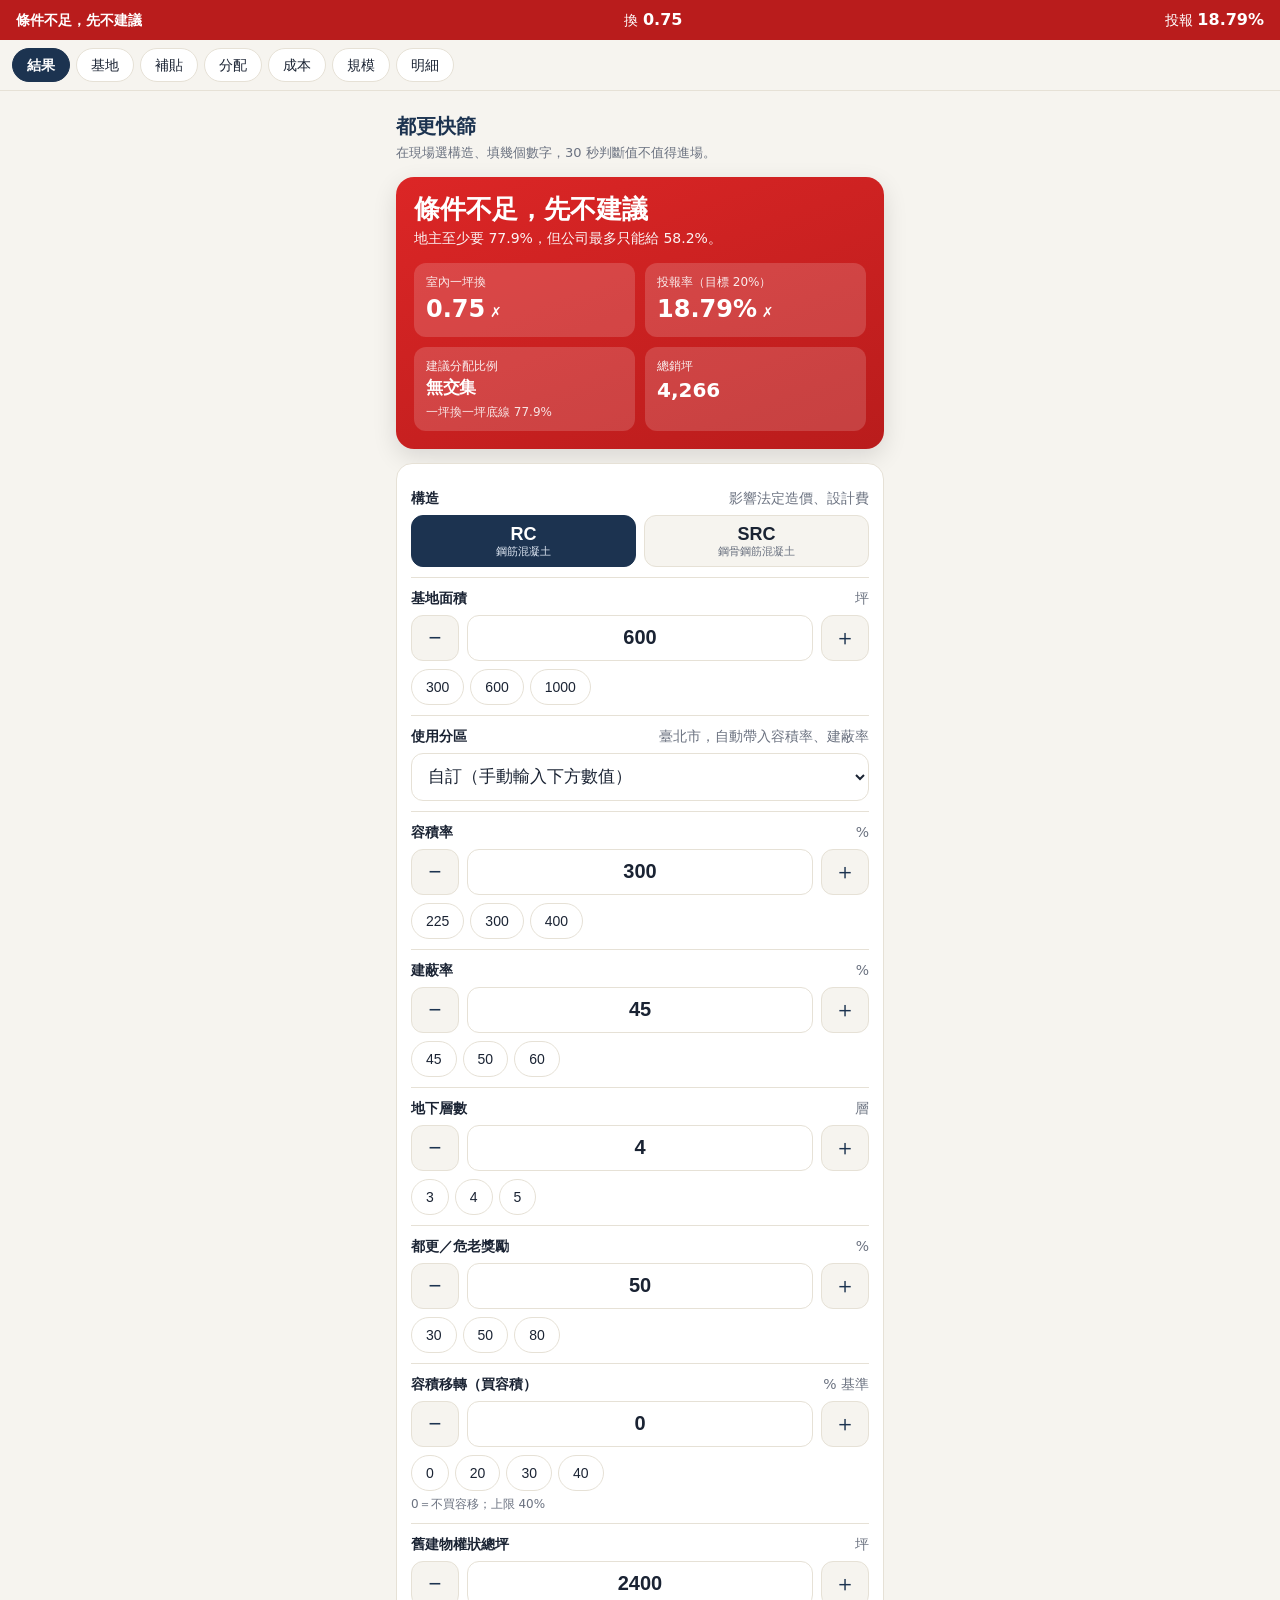
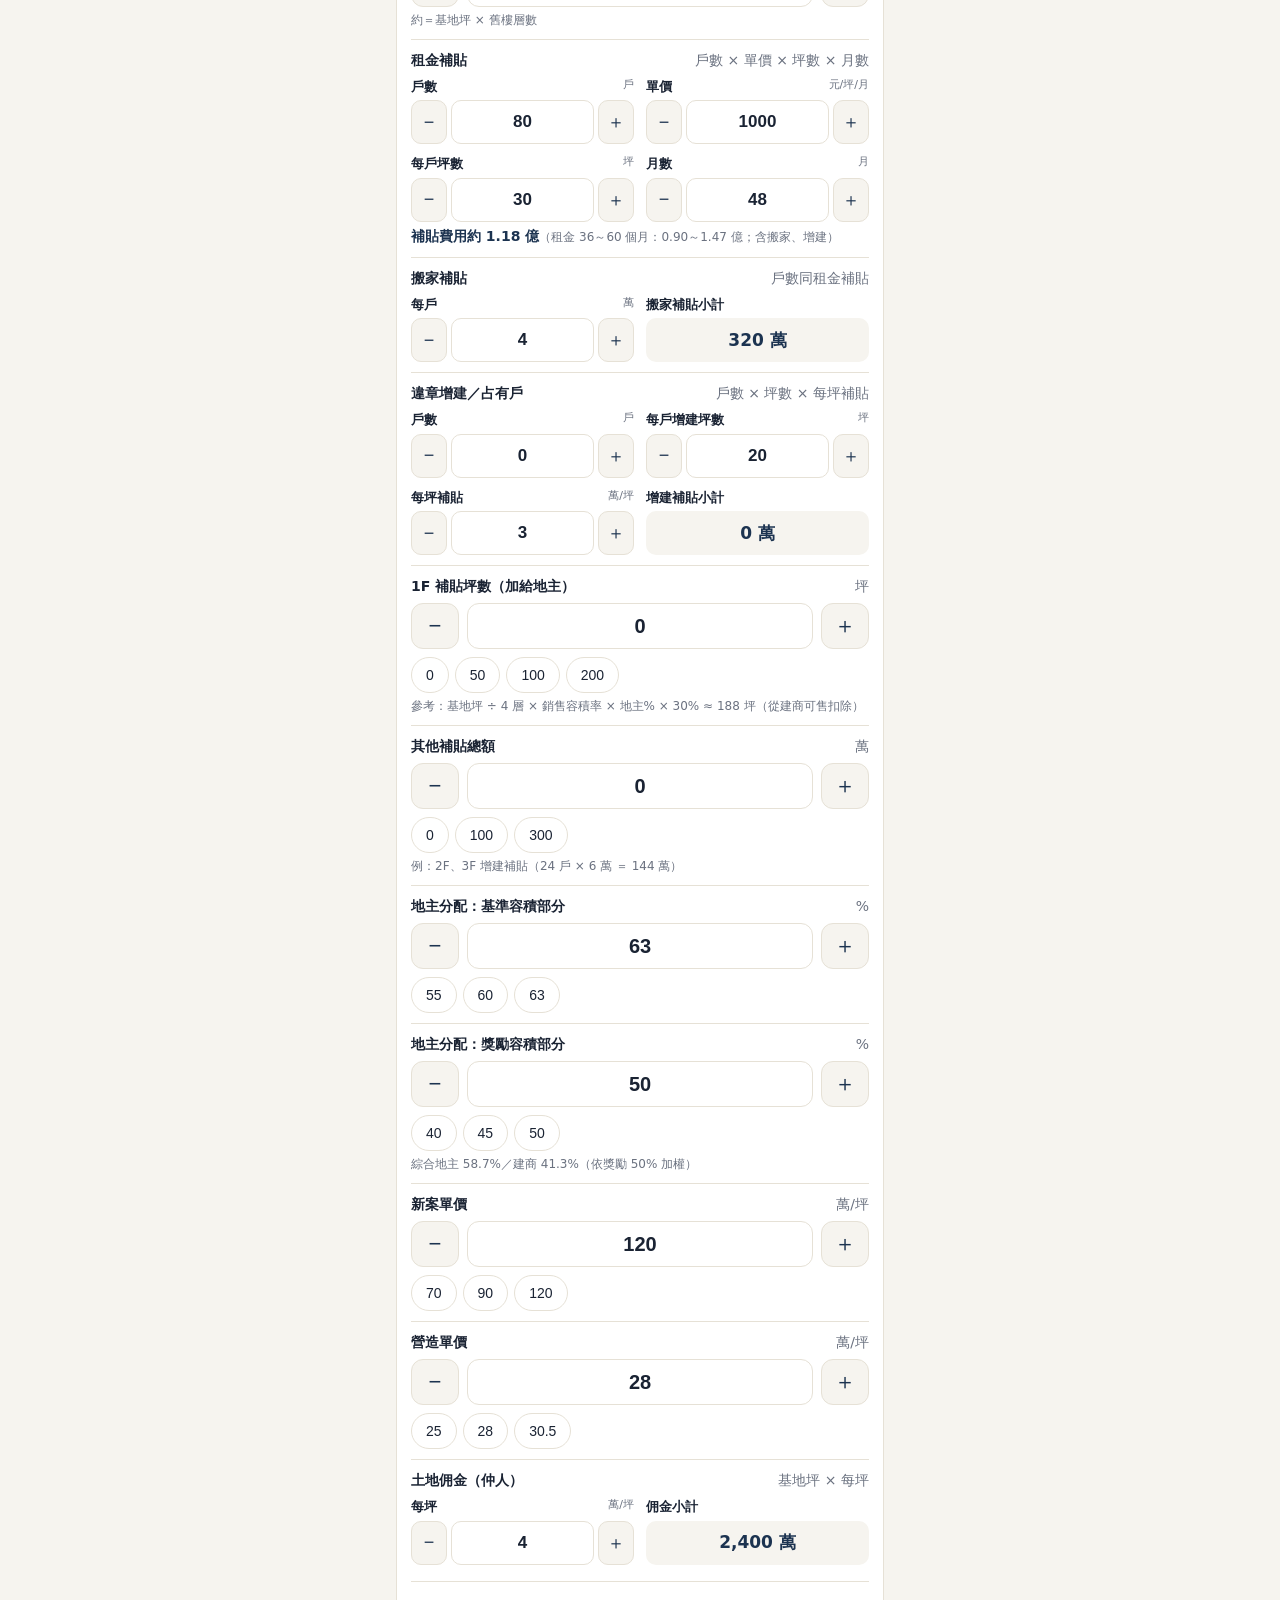
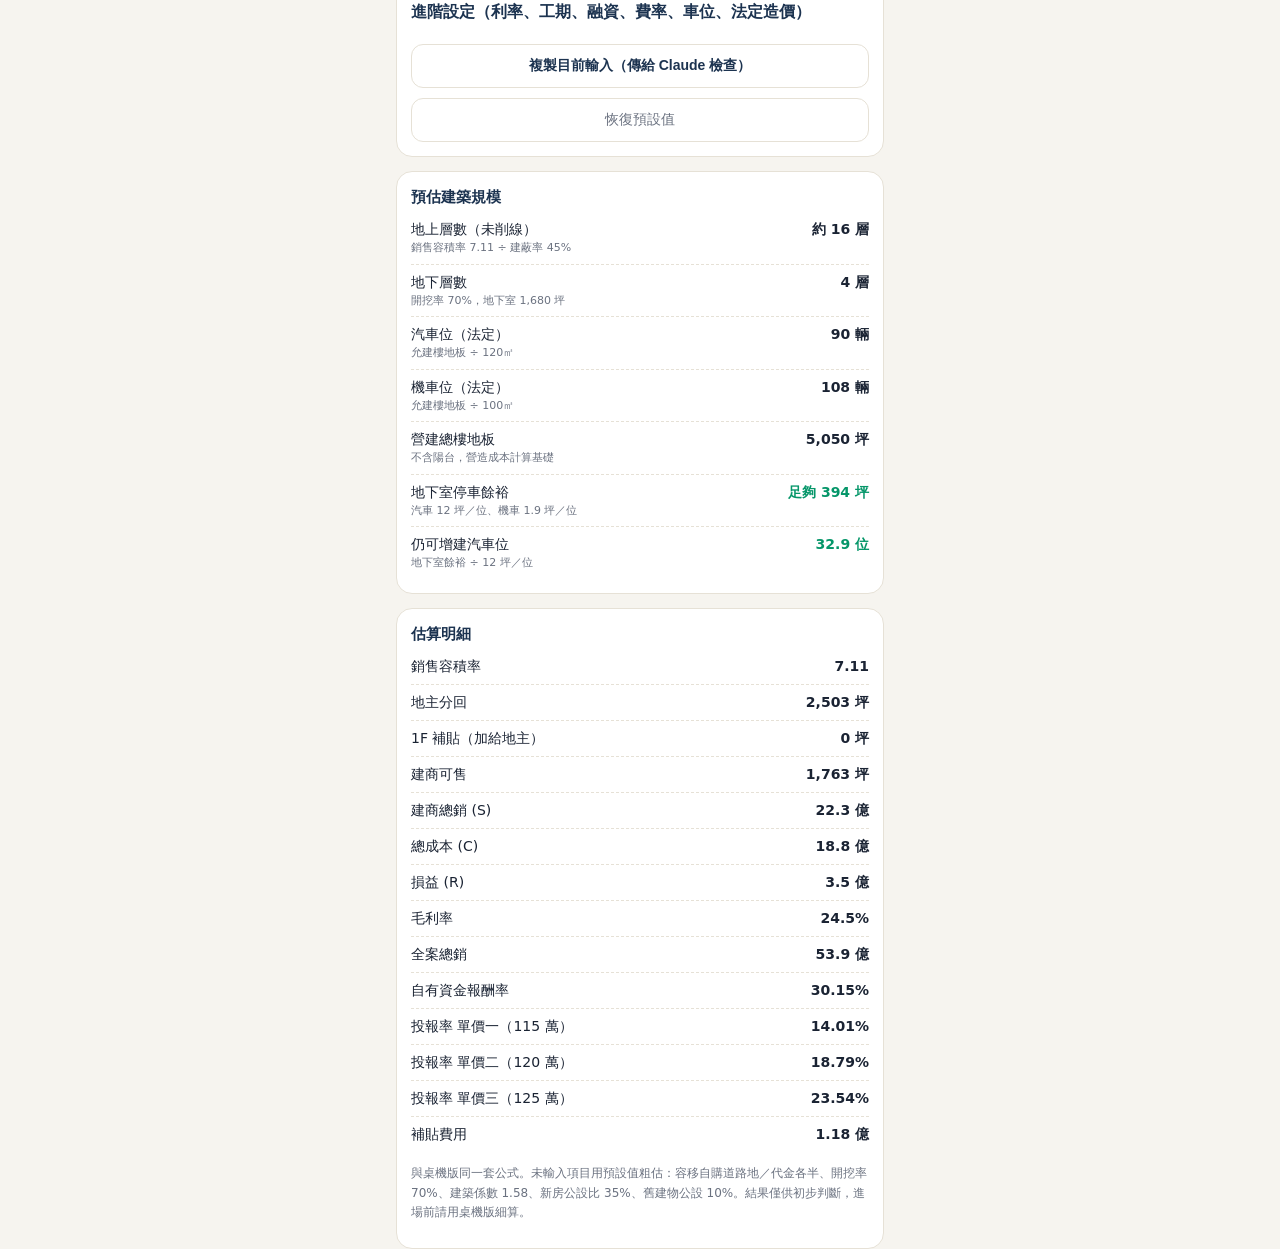
==== commit 21f21ebd: "Add files via upload" ====
--- a/quick/index.html
+++ b/quick/index.html
@@ -35,17 +35,26 @@
 .cstep button{height:44px;border-radius:10px;border:1px solid var(--line);background:var(--bg);color:var(--navy);font-size:18px;cursor:pointer}
 .cstep input{height:44px;border-radius:10px;border:1px solid var(--line);background:var(--card);color:var(--ink);text-align:center;font-size:17px;font-weight:700;font-variant-numeric:tabular-nums;width:100%}
 .csum{height:44px;border-radius:10px;background:var(--bg);display:flex;align-items:center;justify-content:center;font-size:17px;font-weight:700;color:var(--navy);font-variant-numeric:tabular-nums}
+.mini:not(.show){display:none}
+.secnav{display:flex;gap:6px;overflow-x:auto;padding:8px 12px;border-bottom:1px solid var(--line);scrollbar-width:none;background:var(--bg)}.secnav::-webkit-scrollbar{display:none}
+.secnav a{flex:none;min-height:34px;display:flex;align-items:center;padding:0 14px;border-radius:999px;border:1px solid var(--line);color:var(--ink);text-decoration:none;font-size:14px;background:var(--card)}
+.secnav a.on{background:var(--navy);border-color:var(--navy);color:light-dark(#fff,#0f1622);font-weight:700}
+[id^=sec-],#verdict{scroll-margin-top:100px}
 .hint b{color:var(--navy);font-size:14px}
 .hint{font-size:12px;color:var(--mute);margin-top:4px}
 .row{display:flex;justify-content:space-between;padding:7px 0;border-bottom:1px dashed var(--line);font-size:14px}.row:last-child{border:0}.row small{display:block;font-size:11px;color:var(--mute)}.row b{font-variant-numeric:tabular-nums}
 h2{font-size:15px;margin:0 0 4px;color:var(--navy)}
 .note{font-size:12px;color:var(--mute);margin-top:12px;line-height:1.6}
 .reset{margin-top:10px;width:100%;min-height:44px;border-radius:12px;border:1px solid var(--line);background:transparent;color:var(--mute);font-size:14px;cursor:pointer}
-.mini{position:sticky;top:0;z-index:5;display:flex;justify-content:space-between;gap:8px;align-items:center;padding:10px 16px;color:#fff;font-size:14px;transform:translateY(-100%);opacity:0;transition:.2s;margin-bottom:-44px}
-.mini.show{transform:none;opacity:1}.mini.go{background:#047857}.mini.mid{background:#b45309}.mini.no{background:#b91c1c}.mini b{font-size:16px}#mi-v{font-weight:700}
+.topbar{position:sticky;top:0;z-index:6;background:var(--bg)}
+.mini{display:flex;justify-content:space-between;gap:8px;align-items:center;padding:8px 16px;color:#fff;font-size:14px}
+.mini.show{transform:none;opacity:1;display:flex}.mini.go{background:#047857}.mini.mid{background:#b45309}.mini.no{background:#b91c1c}.mini b{font-size:16px}#mi-v{font-weight:700}
 @media(prefers-reduced-motion:reduce){.verdict{transition:none}}
 </style></head><body>
-<div id="mini" class="mini"><span id="mi-v">—</span><span>換 <b id="mi-s">—</b></span><span>投報 <b id="mi-r">—</b></span></div>
+<div class="topbar"><div id="mini" class="mini"><span id="mi-v">—</span><span>換 <b id="mi-s">—</b></span><span>投報 <b id="mi-r">—</b></span></div>
+<nav id="secnav" class="secnav">
+<a href="#verdict" data-s="verdict">結果</a><a href="#sec-site" data-s="sec-site">基地</a><a href="#sec-sub" data-s="sec-sub">補貼</a><a href="#sec-ratio" data-s="sec-ratio">分配</a><a href="#sec-cost" data-s="sec-cost">成本</a><a href="#sec-scale" data-s="sec-scale">規模</a><a href="#sec-detail" data-s="sec-detail">明細</a>
+</nav></div>
 <div class="wrap">
   <h1>都更快篩</h1>
   <p class="sub">在現場選構造、填幾個數字，30 秒判斷值不值得進場。</p>
@@ -58,32 +67,32 @@
       <div class="metric"><small>總銷坪</small><b id="m-sales" style="font-size:20px">—</b></div>
     </div>
   </section>
-  <section class="card"><div class="field"><label>構造<span>影響法定造價、設計費</span></label><div id="struct" class="seg"></div></div><div id="fields"></div><details class="adv"><summary>進階設定（利率、工期、融資、費率、車位、法定造價）</summary><div id="adv"></div><button id="saveDef" class="reset" type="button" style="color:var(--navy);font-weight:700">把目前進階設定存成我的預設</button></details><button id="copyIn" class="reset" type="button" style="color:var(--navy);font-weight:700">複製目前輸入（傳給 Claude 檢查）</button><button id="reset" class="reset" type="button">恢復預設值</button></section>
-  <section class="card"><h2>預估建築規模</h2><div id="scale"></div></section>
-  <section class="card"><h2>估算明細</h2><div id="detail"></div>
+  <section class="card" id="sec-site"><div class="field"><label>構造<span>影響法定造價、設計費</span></label><div id="struct" class="seg"></div></div><div id="fields"></div><details class="adv"><summary>進階設定（利率、工期、融資、費率、車位、法定造價）</summary><div id="adv"></div><button id="saveDef" class="reset" type="button" style="color:var(--navy);font-weight:700">把目前進階設定存成我的預設</button></details><button id="copyIn" class="reset" type="button" style="color:var(--navy);font-weight:700">複製目前輸入（傳給 Claude 檢查）</button><button id="reset" class="reset" type="button">恢復預設值</button></section>
+  <section class="card" id="sec-scale"><h2>預估建築規模</h2><div id="scale"></div></section>
+  <section class="card" id="sec-detail"><h2>估算明細</h2><div id="detail"></div>
     <p class="note">與桌機版同一套公式。未輸入項目用預設值粗估：容移自購道路地／代金各半、開挖率 70%、建築係數 1.58、新房公設比 35%、舊建物公設 10%。結果僅供初步判斷，進場前請用桌機版細算。</p>
   </section>
 </div>
-<script>(()=>{var gt=o=>o.map(([s,i,a,l])=>({struct:s,min:i,max:a,price:l}));var X=[{id:"tp-114-08",name:"114\u5E748\u670820\u65E5\u751F\u6548\uFF08\u8ABF\u9AD84.33%\uFF09",rows:gt([["RB",1,99,8350],["RC",1,5,9660],["RC",6,8,12550],["RC",9,12,14440],["RC",13,15,17320],["RC",16,20,18180],["RC",21,25,19120],["RC",26,30,20070],["RC",31,999,21050],["SRC",1,10,17900],["SRC",11,15,18810],["SRC",16,20,19730],["SRC",21,25,20740],["SRC",26,30,21780],["SRC",31,35,22870],["SRC",36,999,24010],["SC",1,10,21950],["SC",11,15,23050],["SC",16,20,24210],["SC",21,25,25410],["SC",26,30,26680],["SC",31,35,28040],["SC",36,999,29430]])},{id:"tp-112-12",name:"112\u5E7412\u670811\u65E5\u5BE6\u65BD",rows:gt([["RB",1,99,8010],["RC",1,5,9260],["RC",6,8,12030],["RC",9,12,13850],["RC",13,15,16610],["RC",16,20,17430],["RC",21,25,18330],["RC",26,30,19240],["RC",31,999,20180],["SRC",1,10,17160],["SRC",11,15,18030],["SRC",16,20,18920],["SRC",21,25,19880],["SRC",26,30,20880],["SRC",31,35,21930],["SRC",36,999,23020],["SC",1,10,21040],["SC",11,15,22100],["SC",16,20,23210],["SC",21,25,24360],["SC",26,30,25580],["SC",31,35,26880],["SC",36,999,28210]])}];function tt(o,s,i){if(!o)return 0;let a=o.rows.find(l=>l.struct===s&&i>=l.min&&i<=l.max);return a?a.price:0}var T=.3025,n=(o,s=0)=>o===""||o===null||o===void 0||isNaN(+o)?s:+o;function wt(o){let s=(o.parts||[]).filter(a=>n(a.area)>0);if(!s.length)return{far:n(o.far),bcr:n(o.bcr),split:!1};let i=s.reduce((a,l)=>a+n(l.area),0);return{far:s.reduce((a,l)=>a+n(l.area)*n(l.far),0)/i,bcr:s.reduce((a,l)=>a+n(l.area)*n(l.bcr),0)/i,split:!0,partArea:i}}var xt=o=>o.owner==="\u516C"?1:o.owner==="\u516C\u79C1"?n(o.pubPct):0;function Pt(o){let s=o.lots||[],i=0,a=0,l=0,u=0,t=0,r=0,c={};for(let h of s){let C=n(h.area),S=wt(h);i+=C,a+=C*S.far,l+=C*n(h.value),u+=n(h.households),t+=C*xt(h),n(h.floors)>0&&(r+=C/n(h.floors));let F=(h.parts||[]).filter(g=>n(g.area)>0),L=F.length?F.map(g=>({zone:g.zone,area:n(g.area)*(C/S.partArea||1),far:n(g.far)})):[{zone:h.zone,area:C,far:n(h.far)}];for(let g of L){let R=(g.zone||"\u672A\u586B")+"|"+g.far;c[R]=c[R]||{zone:g.zone||"\u672A\u586B",far:g.far,area:0},c[R].area+=g.area}}let m=o.oldBuilding||{},f=i?a/i:0,y=n(o.farOverride,0)>0?n(o.farOverride):f,v=n(m.rightsPing),$=v*(1-n(m.publicRatio,.1));return{area:i,areaPing:i*T,farAuto:f,far:y,avgValue:i?l/i:0,households:u,publicRatio:i?t/i:0,publicArea:t,zoneStats:Object.values(c).sort((h,C)=>C.area-h.area),f1Area:r,f1Ping:r*T,rightsPing:v,oldIndoor:n(m.indoorOverride,0)>0?n(m.indoorOverride):$,indoorAuto:$}}function Ft(o,s){let i=o.area,a=s.area,l=s.far,u=n(i.tdr),t=n(i.urBonus),r=n(i.disaster),c=n(i.otherBonus),m=t+r+c,f=u+m,y=a*l,v=y*u,$=y*(1+f),h=$*n(i.exempt,.15),C=($+h)*n(i.lobby,5/95),S=$+h+C+n(i.otherArea),F=S*n(i.balcony,.1),L=a*n(i.excav,.7)*n(i.basementFloors,4),g=a*n(i.bcr,.45),R=g*n(i.roofRatio,.125)*n(i.roofFloors,3),O=S+L+R,z=O+F,x=n(i.coef,1.58),A=a*T*l*(1+f)*x,P=l*(1+f)*x,b=S/n(i.carDivisor,120),k=b+n(i.selfCars),D=S/n(i.motorDivisor,100)+n(i.bonusMotors),H=n(i.bcr)?P/n(i.bcr):0;return{A:a,f:l,tdr:u,bonusNonTdr:m,B:f,baseVol:y,tdrVol:v,allowed:$,exempt:h,lobby:C,floorArea:S,balcony:F,basement:L,maxProj:g,roof:R,constrM2:O,constrM2Bal:z,constrPing:O*T,k:x,salesPing:A,salesFar:P,legalCars:b,cars:k,motors:D,estFloors:H}}function Lt(o,s){let i=o.site,a=o.area,l=n(i.roadWidth),u=n(i.setback),t=n(s?.floorsAbove)*n(a.floorHeight,3.3),r=3.6*(l+u),c=5*(l/2+u),m=n(i.aviationLimit);return{h:t,gen:r,ur:c,avi:m,okGen:t<=r,okUr:t<=c,okAvi:m?t<=m:null}}function Et(o){let s=[[300,.08],[1500,.075],[6e3,.0725],[1/0,.07]],i=0,a=0;for(let[l,u]of s)o>a&&(i+=(Math.min(o,l)-a)*u),a=l;return i}function Mt(o){let s=[[1e3,.02],[1e4,.015],[1e5,.005],[1/0,.003]],i=0,a=0;for(let[l,u]of s)o>a&&(i+=(Math.min(o,l)-a)*u),a=l;return i}function At(o,s,i){let a=(o.costTables||[]).find(v=>v.id===s.costTableId)||o.costTables?.[0],l=n(s.legalPriceOverride)>0?n(s.legalPriceOverride):tt(a,s.structure,n(s.floorsAbove)),u=l*i.constrM2/1e4,t=Et(u),r=s.design||{},c=u*.007,m=i.constrM2*60/1e4,f=[{key:"struct",name:"\u7D50\u69CB\u8A2D\u8A08\uFF08\u6CD5\u5B9A\u9020\u50F9\xD70.7%\uFF09",amt:c,on:!0,auto:!0},{key:"mep",name:"\u6A5F\u96FB\u8A2D\u8A08\u7C3D\u8B49\uFF08\u6A13\u5730\u677F\u33A1\xD760\u5143\uFF09",amt:m,on:!0,auto:!0},...(r.items||[]).map(v=>({...v,amt:n(v.amt)}))],y=f.filter(v=>v.on).reduce((v,$)=>v+$.amt,0);return{unit:l,autoUnit:tt(a,s.structure,n(s.floorsAbove)),tableName:a?.name,legal:u,arch:t,items:f,related:y,design:t+y,fund:Mt(u)}}function It(o,s){if(o.ratioMode==="A"){let t=n(o.builderShareA,.4);return{L:1-t,g:t,baseL:1-t}}let i=n(o.baseLandowner,.63),a=n(o.bonusLandowner,.5),l=s.bonusNonTdr,u=(i+l*a)/(1+l);return{L:u,g:1-u,baseL:i}}function Tt(o,s,i,a){let l=o.subsidyRows||[];if(l.some(r=>r.type==="fixed"))return l.filter(r=>r.type==="fixed").map(r=>({name:r.name,ping:n(r.ping)}));let u=l.filter(r=>n(r.areaM2)>0);if(u.length)return u.map(r=>({name:r.name,ping:n(r.areaM2)*T*s.salesFar*a*n(r.ratio)}));let t=o.quick||{};return[{name:"\u7C97\u4F30\uFF08\u672A\u586B\u7D30\u9805\uFF09",ping:s.A*T/n(t.origFloors,4)*s.salesFar*a*n(t.ratio,.3),quick:!0}]}function Ct(o,s,i,a,l,u){let t=s,r=It(t,a),c=u??r.L,m=1-c,f=n(t.tdrCfg?.feedback,.1),y=a.A*T*a.f*a.tdr*a.k,v=y*c,$=y*f,h=v-$,C=Tt(t,a,i,c),S=C.reduce((E,M)=>E+M.ping,0),F=a.salesPing*c-h+S,L=a.salesPing*m+h-S,g=t.carRule==="base"&&t.ratioMode==="B"?1-n(t.baseLandowner,.63):m,R=a.cars*(a.B?a.tdr/(1+a.B):0),O=R*(1-g)-R*f,z=a.cars*g+O,x=n(t.mechCars),A=Math.max(0,z-x),P=n(t.durationDays,1500)/365,b=n(t.rate,.035),k=n(t.price2,130),D=n(t.priceStep,5),H=[k-D,k,k+D],W=t.tdrCfg||{},Rt=a.tdrVol*T,ot=n(W.selfShare,.5),st=a.tdrVol*i.avgValue*n(W.roadCostRatio,.25)/1e4*ot,it=Math.max(0,(k*n(W.appraisalRatio,.8)-n(t.constructionPrice))*a.k*Rt*(1-ot)),_=st+it+n(t.landPurchase),j=t.demolition||{},at=n(j.households)*n(j.ping)*n(j.unit)*n(j.times,1),rt=(t.rentRows||[]).reduce((E,M)=>E+n(M.households)*n(M.unit)*n(M.ping)*n(M.months),0),Z=t.moving||{},lt=n(Z.households)*n(Z.unit)*n(Z.times,1),ct=(at+rt+lt)/1e4,q=n(t.constructionPrice)*a.constrPing,dt=[{key:"land",name:"\u571F\u5730\uFF0F\u5BB9\u7A4D\u79FB\u8F49\u6210\u672C",amt:_},{key:"comm",name:"\u571F\u5730\u4F63\u91D1",amt:i.areaPing*n(t.commission,4)},{key:"subs",name:"\u88DC\u8CBC\u8CBB\u7528\uFF08\u79DF\u91D1\u30FB\u642C\u9077\u30FB\u62C6\u9077\uFF09",amt:ct},{key:"urfee",name:"\u90FD\u66F4\u8CBB\u7528",amt:i.areaPing*n(t.urFeePerPing,1)},{key:"fund",name:"\u7BA1\u7406\u57FA\u91D1",amt:l.fund},{key:"trust",name:"\u4FE1\u8A17\u8CBB\u7528",amt:i.areaPing*n(t.trustPerPing,1)},{key:"build",name:"\u5EFA\u7BC9\u5DE5\u7A0B",amt:q},{key:"design",name:"\u8A2D\u8A08\u8CBB\uFF08\u5EFA\u7BC9\u5E2B\uFF0B\u76F8\u95DC\u8A2D\u8A08\uFF09",amt:l.design},{key:"lint",name:"\u571F\u5730\u6B3E\u5229\u606F",amt:_*n(t.landCarry,1)*b*(P+.5)},{key:"cint",name:"\u5DE5\u7A0B\u6B3E\u5229\u606F",amt:q*n(t.constLoan,.5)*b*P*n(t.constInterestFactor,1)},{key:"dint",name:"\u4FDD\u8B49\u91D1\u5229\u606F",amt:n(t.deposit)*b*(P+2)/2},...(t.extraCosts||[]).map((E,M)=>({key:"x"+M,name:E.name||"\u5176\u4ED6",amt:n(E.amt)}))],J=dt.reduce((E,M)=>E+M.amt,0),ut=_*n(t.landLoan)+q*n(t.constLoan,.5),mt=q*n(t.mgmtRate,.05),pt=n(t.vat),ft=H.map((E,M)=>{let K=n(t.carPrice,350)+(M-1)*n(t.carPriceStep,0),N=L*E+A*K+x*n(t.mechPrice,250),ht=N*n(t.salesFeeRate,.055),V=J+ht+mt+pt,Q=N-V,Y=V-ut;return{p:E,cp:K,S:N,whole:a.salesPing*E+a.cars*K,gross:N-J,grossRate:N?(N-J)/N:0,salesFee:ht,mgmt:mt,vat:pt,C:V,R:Q,roi:V?Q/V:0,equity:Y,eqRoi:Y?Q/Y:0}}),bt=F*(1-n(t.newPublicRatio,.35)),kt=i.oldIndoor?bt/i.oldIndoor:0;return{L:c,g:m,baseL:r.baseL,subs:C,subsidy:S,takeback:h,tdrTotal:y,tdrLandowner:v,tdrFeedback:$,carTdr:R,landownerPing:F,builderPing:L,builderCars:z,flatCars:A,mech:x,years:P,prices:H,tdrRoad:st,tdrFee:it,landCost:_,demo:at,rent:rt,moving:lt,subsidyCost:ct,construction:q,lines:dt,A:J,loans:ut,tiers:ft,landownerIndoor:bt,swap:kt,roi2:ft[1].roi}}function vt(o,s,i,a){for(let l=0;l<50;l++){let u=(s+i)/2;o(u)===a?i=u:s=u}return(s+i)/2}function Bt(o,s,i,a,l){let u=n(s.targetROI,.2),t=f=>Ct(o,s,i,a,l,f),r=null;t(1).swap>=1&&(r=t(0).swap>=1?0:vt(f=>t(f).swap>=1,0,1,!0));let c=null;t(0).roi2>=u&&(c=t(1).roi2>=u?1:vt(f=>t(f).roi2<u,0,1,!0));let m=r!==null&&c!==null&&r<=c;return{floor:r,ceil:c,ok:m,target:u}}function yt(o,s){let i=Pt(o),a=Ft(o,i),l=At(o,s,a),u=Ct(o,s,i,a,l),t=Bt(o,s,i,a,l),r=Lt(o,s);return{cad:i,ar:a,fe:l,inv:u,sw:t,hc:r}}var Ot=o=>`${o.structure} \u5730\u4E3B\u57FA\u6E96${+((o.baseLandowner||0)*100).toFixed(2)}/\u734E\u52F5${+((o.bonusLandowner||0)*100).toFixed(2)}`,et=()=>Math.random().toString(36).slice(2,10)+Date.now().toString(36).slice(-4);var zt=()=>[{key:"fire",name:"\u6D88\u9632\u9810\u5BE9\uFF08\u4E2D\u7E7C\u6C34\u7BB1\uFF09",amt:200,on:!0},{key:"facade",name:"\u5916\u89C0\u7ACB\u9762\u8A2D\u8A08",amt:1e3,on:!0},{key:"evac",name:"\u9632\u706B\u907F\u96E3\u5BE9\u67E5",amt:200,on:!0},{key:"wind",name:"\u7D50\u69CB\u98A8\u6D1E\u8A66\u9A57",amt:0,on:!1},{key:"env",name:"\u74B0\u8A55\u53CA\u884C\u4EBA\u98A8\u5834",amt:0,on:!1},{key:"traffic",name:"\u4EA4\u901A\u5F71\u97FF\u8A55\u4F30",amt:0,on:!1}];function nt(o={}){return{id:et(),name:"\u65B0\u65B9\u6848",structure:"RC",floorsAbove:21,costTableId:X[0].id,legalPriceOverride:"",ratioMode:"B",builderShareA:.4,baseLandowner:.63,bonusLandowner:.5,subsidyMode:"quick",quick:{origFloors:4,ratio:.3},subsidyRows:[{id:"r1",name:"\u81E8\u8DEF\u5E97\u9762 1F",areaM2:"",ratio:.3},{id:"r2",name:"\u5DF7\u5F04\u4F4F\u5BB6 1F",areaM2:"",ratio:.1}],constructionPrice:28,durationDays:1500,landCarry:1,landLoan:0,constLoan:.5,constInterestFactor:1,rate:.035,deposit:0,carRule:"combined",price2:130,priceStep:5,carPrice:350,mechCars:0,mechPrice:250,tdrCfg:{selfShare:.5,roadCostRatio:.25,appraisalRatio:.8,feedback:.1},landPurchase:0,commission:4,urFeePerPing:1,trustPerPing:1,demolition:{households:18,ping:20,unit:5e4,times:1},rentRows:[],moving:{households:0,unit:4e4,times:1},design:{items:zt()},extraCosts:[],salesFeeRate:.055,mgmtRate:.05,vat:0,targetROI:.2,newPublicRatio:.35,...o}}function $t(o={}){let s=nt();return s.name=Ot(s),{id:et(),name:"\u65B0\u5C08\u6848",updatedAt:Date.now(),site:{address:"",roads:"",roadWidth:8,setback:0,aviationLimit:"",investType:"\u90FD\u66F4\u5354\u8B70\u5408\u5EFA",mrt:"",notes:""},images:{},lots:[{id:et(),lotNo:"",zone:"",area:"",far:"",bcr:"",value:"",owner:"\u79C1",floors:4,households:""}],oldBuilding:{rightsPing:"",publicRatio:.1,indoorOverride:""},farOverride:"",area:{bcr:.45,tdr:0,urBonus:.5,disaster:0,otherBonus:0,coef:1.58,exempt:.15,lobby:5/95,otherArea:0,balcony:.1,excav:.7,basementFloors:4,roofRatio:.125,roofFloors:3,carDivisor:120,motorDivisor:100,selfCars:0,bonusMotors:0,floorHeight:3.3},costTables:JSON.parse(JSON.stringify(X)),schemes:[s],activeSchemeId:s.id,...o}}var d=o=>document.getElementById(o),G=[["\u4F4F\u4E00",60,30],["\u4F4F\u4E8C",120,35],["\u4F4F\u4E8C\u4E4B\u4E00",160,35],["\u4F4F\u4E8C\u4E4B\u4E8C",225,35],["\u4F4F\u4E09",225,45],["\u4F4F\u4E09\u4E4B\u4E00",300,45],["\u4F4F\u4E09\u4E4B\u4E8C",400,45],["\u4F4F\u56DB",300,50],["\u4F4F\u56DB\u4E4B\u4E00",400,50],["\u5546\u4E00",360,55],["\u5546\u4E8C",630,65],["\u5546\u4E09",560,65],["\u5546\u56DB",800,75]],I=[{id:"ping",label:"\u57FA\u5730\u9762\u7A4D",unit:"\u576A",def:600,step:10,chips:[300,600,1e3]},{id:"far",label:"\u5BB9\u7A4D\u7387",unit:"%",def:300,step:5,chips:[225,300,400]},{id:"bcr",label:"\u5EFA\u853D\u7387",unit:"%",def:45,step:5,chips:[45,50,60]},{id:"bf",label:"\u5730\u4E0B\u5C64\u6578",unit:"\u5C64",def:4,step:1,chips:[3,4,5]},{id:"bonus",label:"\u90FD\u66F4\uFF0F\u5371\u8001\u734E\u52F5",unit:"%",def:50,step:5,chips:[30,50,80]},{id:"tdr",label:"\u5BB9\u7A4D\u79FB\u8F49\uFF08\u8CB7\u5BB9\u7A4D\uFF09",unit:"% \u57FA\u6E96",def:0,step:1,chips:[0,20,30,40],hint:"0\uFF1D\u4E0D\u8CB7\u5BB9\u79FB\uFF1B\u4E0A\u9650 40%"},{id:"fb",label:"\u5BB9\u79FB\u56DE\u994B\u5730\u4E3B",unit:"%",def:10,step:5,chips:[10,20,30],tdrOnly:!0},{id:"valM2",label:"\u516C\u544A\u73FE\u503C\uFF08\u5BB9\u79FB\u6210\u672C\u7528\uFF09",unit:"\u5143/\u33A1",def:3e5,step:1e3,chips:[2e5,3e5,45e4],tdrOnly:!0,hint:"val"},{id:"old",label:"\u820A\u5EFA\u7269\u6B0A\u72C0\u7E3D\u576A",unit:"\u576A",def:2400,step:10,hint:"\u7D04\uFF1D\u57FA\u5730\u576A \xD7 \u820A\u6A13\u5C64\u6578"},{id:"hh",label:"\u6236\u6578",unit:"\u6236",def:80,step:1,chips:[40,80,120],grp:"rent"},{id:"rentU",label:"\u55AE\u50F9",unit:"\u5143/\u576A/\u6708",def:1e3,step:50,chips:[800,1e3,1500],grp:"rent"},{id:"rentP",label:"\u6BCF\u6236\u576A\u6578",unit:"\u576A",def:30,step:1,chips:[25,30,35],grp:"rent"},{id:"months",label:"\u6708\u6578",unit:"\u6708",def:48,step:6,chips:[36,48,60],grp:"rent"},{id:"move",label:"\u6BCF\u6236",unit:"\u842C",def:4,step:.5,grp:"move"},{id:"ill",label:"\u6236\u6578",unit:"\u6236",def:0,step:1,grp:"ill"},{id:"illPing",label:"\u6BCF\u6236\u589E\u5EFA\u576A\u6578",unit:"\u576A",def:20,step:1,grp:"ill"},{id:"illUnit",label:"\u6BCF\u576A\u88DC\u8CBC",unit:"\u842C/\u576A",def:3,step:.5,grp:"ill"},{id:"f1",label:"1F \u88DC\u8CBC\u576A\u6578\uFF08\u52A0\u7D66\u5730\u4E3B\uFF09",unit:"\u576A",def:0,step:5,chips:[0,50,100,200],hint:"f1ref"},{id:"otherSub",label:"\u5176\u4ED6\u88DC\u8CBC\u7E3D\u984D",unit:"\u842C",def:0,step:10,chips:[0,100,300],hint:"\u4F8B\uFF1A2F\u30013F \u589E\u5EFA\u88DC\u8CBC\uFF0824 \u6236 \xD7 6 \u842C \uFF1D 144 \u842C\uFF09"},{id:"lb",label:"\u5730\u4E3B\u5206\u914D\uFF1A\u57FA\u6E96\u5BB9\u7A4D\u90E8\u5206",unit:"%",def:63,step:1,chips:[55,60,63]},{id:"lr",label:"\u5730\u4E3B\u5206\u914D\uFF1A\u734E\u52F5\u5BB9\u7A4D\u90E8\u5206",unit:"%",def:50,step:1,chips:[40,45,50],hint:"comb"},{id:"price",label:"\u65B0\u6848\u55AE\u50F9",unit:"\u842C/\u576A",def:120,step:1,chips:[70,90,120]},{id:"cost",label:"\u71DF\u9020\u55AE\u50F9",unit:"\u842C/\u576A",def:28,step:.5,chips:[25,28,30.5]},{id:"comm",label:"\u6BCF\u576A",unit:"\u842C/\u576A",def:4,step:.5,grp:"comm"},{id:"rate",label:"\u9280\u884C\u5229\u7387",unit:"%",def:2.5,step:.25,chips:[2.5,3,3.5],adv:!0},{id:"cif",label:"\u5DE5\u7A0B\u6B3E\u5E73\u5747\u52D5\u7528\u6BD4\u4F8B",unit:"%",def:100,step:10,chips:[100,50],adv:!0,hint:"\u516C\u53F8\u9810\u8A2D 100%\uFF08\u4E0D \xF72\uFF09\uFF1B\u4EE5\u5E73\u5747\u52D5\u7528\u4E00\u534A\u4F30\u6642\u586B 50%"},{id:"carP",label:"\u8ECA\u4F4D\u55AE\u50F9",unit:"\u842C/\u500B",def:300,step:10,chips:[250,300,350],adv:!0},{id:"carStep",label:"\u8ECA\u4F4D\u55AE\u50F9\u7D1A\u8DDD\uFF08\u55AE\u50F9\u4E00\uFF0F\u4E09\uFF09",unit:"\xB1 \u842C",def:20,step:10,chips:[0,20,50],adv:!0},{id:"selfCars",label:"\u81EA\u8A2D\u6C7D\u8ECA\u4F4D\uFF08\u6CD5\u5B9A\u4EE5\u5916\uFF09",unit:"\u8F1B",def:0,step:1,chips:[0,20,30],adv:!0},{id:"dur",label:"\u5DE5\u671F",unit:"\u5929",def:1500,step:30,chips:[1200,1500,1800],adv:!0},{id:"cl",label:"\u71DF\u5EFA\u878D\u8CC7\u6BD4\u7387",unit:"%",def:50,step:5,chips:[40,50,60],adv:!0},{id:"urFee",label:"\u90FD\u66F4\u8CBB\u7528",unit:"\u842C/\u576A",def:1,step:.5,chips:[.5,1,1.5],adv:!0},{id:"trust",label:"\u4FE1\u8A17\u8CBB\u7528",unit:"\u842C/\u576A",def:1,step:.5,chips:[.5,1,1.5],adv:!0},{id:"sfee",label:"\u92B7\u552E\u8CBB\u7387",unit:"%",def:5.5,step:.5,chips:[4,5,5.5],adv:!0},{id:"mfee",label:"\u7BA1\u7406\u8CBB\u7387\uFF08\xD7 \u5EFA\u7BC9\u5DE5\u7A0B\uFF09",unit:"%",def:5,step:.5,chips:[3,5],adv:!0},{id:"pstep",label:"\u55AE\u50F9\u7D1A\u8DDD\uFF08\u55AE\u50F9\u4E00\uFF0F\u4E09\uFF09",unit:"\xB1 \u842C",def:5,step:1,chips:[3,5,10],adv:!0},{id:"legal",label:"\u6CD5\u5B9A\u9020\u50F9",unit:"\u5143/\u33A1",def:0,step:100,chips:["\u81EA\u52D5"],adv:!0,hint:"legal"}],e={},U={};try{U=JSON.parse(localStorage.getItem("urp-quick-def")||"{}")}catch{}var St=0;try{e=JSON.parse(localStorage.getItem("urp-quick")||"{}")}catch{}I.forEach(o=>{U[o.id]!==void 0&&(o.def=U[o.id]),e[o.id]===void 0&&(e[o.id]=o.def)});e.struct||(e.struct="RC");e.cifV!==2&&(e.cif=100,e.cifV=2);function Nt(){let o=e.ping/.3025,s=$t();s.lots=[{id:"q",lotNo:"Q",area:o,far:e.far/100,bcr:e.bcr/100,value:e.valM2,owner:"\u79C1",floors:4,households:0}],s.area.tdr=e.tdr/100,s.area.bcr=e.bcr/100,s.area.basementFloors=e.bf,s.area.selfCars=e.selfCars,s.oldBuilding={rightsPing:e.old,publicRatio:.1,indoorOverride:""},s.area.urBonus=e.bonus/100;let i=e.hh,a=Math.max(1,Math.ceil(e.far/100*(1+(e.bonus+e.tdr)/100)*1.58/(e.bcr/100))),l=nt({floorsAbove:a,ratioMode:"B",baseLandowner:e.lb/100,bonusLandowner:e.lr/100,tdrCfg:{selfShare:.5,roadCostRatio:.25,appraisalRatio:.8,feedback:e.fb/100},price2:e.price,constructionPrice:e.cost,structure:e.struct,commission:e.comm,rate:e.rate/100,constInterestFactor:e.cif/100,durationDays:e.dur,constLoan:e.cl/100,urFeePerPing:e.urFee,trustPerPing:e.trust,salesFeeRate:e.sfee/100,mgmtRate:e.mfee/100,priceStep:e.pstep,carPriceStep:e.carStep,carPrice:e.carP,legalPriceOverride:e.legal||"",subsidyRows:[{id:"f1",name:"1F \u88DC\u8CBC",type:"fixed",ping:e.f1}],demolition:{households:e.ill,ping:e.illPing,unit:e.illUnit*1e4,times:1},extraCosts:e.otherSub?[{name:"\u5176\u4ED6\u88DC\u8CBC",amt:e.otherSub}]:[],rentRows:[{id:"r",name:"\u79DF\u91D1",households:i,unit:e.rentU,ping:e.rentP,months:e.months}],moving:{households:i,unit:e.move*1e4,times:1}});return s.schemes=[l],s.activeSchemeId=l.id,yt(s,l)}var p=(o,s=0)=>isFinite(o)?o.toLocaleString("zh-TW",{maximumFractionDigits:s,minimumFractionDigits:s}):"\u2014",w=(o,s=1)=>o===null||!isFinite(o)?"\u2014":(o*100).toFixed(s)+"%";function B(){try{localStorage.setItem("urp-quick",JSON.stringify(e))}catch{}if(window._syncZone&&window._syncZone(),!(e.ping>0&&e.far>0))return;let{ar:o,inv:s,sw:i,fe:a}=Nt();if(St=a.unit,document.getElementById("legal")){let b=d("legal");b&&!e.legal&&document.activeElement!==b&&(b.value="",b.placeholder=`\u81EA\u52D5 ${p(a.unit)}`);let k=b.closest(".field").querySelector("#legal-h");k&&(k.textContent=e.legal?`\u624B\u52D5\u6307\u5B9A\uFF1B\u67E5\u8868\u503C\u70BA ${p(a.autoUnit)} \u5143/\u33A1\uFF08\u9EDE\u300C\u81EA\u52D5\u300D\u6062\u5FA9\uFF09`:`\u81EA\u52D5\u67E5\u8868\uFF1A${e.struct} ${Math.ceil(o.estFloors)} \u5C64 \u2192 ${p(a.unit)} \u5143/\u33A1\uFF08\u81FA\u5317\u5E02 114 \u5E74 8 \u6708\u9020\u50F9\u8868\uFF09`)}let u=e.ill*e.illPing*e.illUnit,t=b=>(e.hh*e.rentU*e.rentP*b/1e4+e.hh*e.move+u+(e.otherSub||0))/1e4,r=document.getElementById("commSum");r&&(r.textContent=`${p(e.ping*e.comm)} \u842C`);let c=document.getElementById("moveSum");c&&(c.textContent=`${p(e.hh*e.move)} \u842C`);let m=document.getElementById("illSum");m&&(m.textContent=`${p(u)} \u842C`);let f=null;f&&(f.innerHTML=`\u589E\u5EFA\u88DC\u8CBC ${e.ill} \u6236 \xD7 ${e.illPing} \u576A \xD7 ${e.illUnit} \u842C \uFF1D ${p(u)} \u842C<br><b>\u88DC\u8CBC\u8CBB\u7528\u7D04 ${p(t(e.months),2)} \u5104</b>\uFF08\u79DF\u91D1 36\uFF5E60 \u500B\u6708\uFF1A${p(t(36),2)}\uFF5E${p(t(60),2)} \u5104\uFF1B\u542B\u642C\u5BB6\u3001\u589E\u5EFA\uFF09`);let y=document.getElementById("val");y&&(y.textContent=`\u8DDF\u5730\u653F\u96F2\u4E00\u6A23\u586B\u300C\u5143/\u33A1\u300D\uFF1B\uFF1D ${p(e.valM2/.3025/1e4,2)} \u842C/\u576A`);let v=document.getElementById("f1ref");v&&(v.textContent=`\u53C3\u8003\uFF1A\u57FA\u5730\u576A \xF7 4 \u5C64 \xD7 \u92B7\u552E\u5BB9\u7A4D\u7387 \xD7 \u5730\u4E3B% \xD7 30% \u2248 ${p(e.ping/4*o.salesFar*s.L*.3)} \u576A\uFF08\u5F9E\u5EFA\u5546\u53EF\u552E\u6263\u9664\uFF09`);let $=document.getElementById("comb");$&&($.textContent=`\u7D9C\u5408\u5730\u4E3B ${w(s.L)}\uFF0F\u5EFA\u5546 ${w(s.g)}\uFF08\u4F9D\u734E\u52F5 ${e.bonus}% \u52A0\u6B0A\uFF09`),document.querySelectorAll(".ill-only").forEach(b=>{b.style.display=e.ill>0?"":"none"});let h=document.getElementById("sub2");h&&(h.innerHTML=`<b>\u88DC\u8CBC\u8CBB\u7528\u7D04 ${p(t(e.months),2)} \u5104</b>\uFF08\u79DF\u91D1 36\uFF5E60 \u500B\u6708\uFF1A${p(t(36),2)}\uFF5E${p(t(60),2)} \u5104\uFF1B\u542B\u642C\u5BB6\u3001\u589E\u5EFA\uFF09`),document.querySelectorAll(".tdr-only").forEach(b=>{b.style.display=e.tdr>0?"":"none"});let C=s.swap>=1,S=s.roi2>=.2,F=i.ok?[Math.max(i.floor,i.ceil-.03),i.ceil]:null,L,g,R;C&&S?(L="go",g="\u503C\u5F97\u6DF1\u5165\u8A55\u4F30",R="\u5730\u4E3B\u5BA4\u5167\u4E00\u576A\u63DB\u4E00\u576A\uFF0C\u516C\u53F8\u6295\u5831\u4E5F\u5B88\u5F97\u4F4F\u3002"):i.ok?(L="mid",g="\u8ABF\u6574\u5206\u914D\u6BD4\u53EF\u4EE5\u505A",R=`\u5EFA\u8B70\u5730\u4E3B\u5206\u914D ${w(F[0])}\uFF5E${w(F[1])}\uFF08\u516C\u53F8\u5B88\u4F4F 20% \u7684\u4E0A\u9650\u5F80\u4E0B 3%\uFF09\uFF0C\u76EE\u524D ${w(s.L)}\u3002`):(L="no",g="\u689D\u4EF6\u4E0D\u8DB3\uFF0C\u5148\u4E0D\u5EFA\u8B70",R=i.floor===null?"\u518D\u591A\u5206\u7D66\u5730\u4E3B\u4E5F\u63DB\u4E0D\u56DE\u4E00\u576A\u63DB\u4E00\u576A\u3002":i.ceil===null?"\u55AE\u50F9\u6216\u734E\u52F5\u592A\u4F4E\uFF0C\u516C\u53F8\u6295\u5831\u5B88\u4E0D\u4F4F 20%\u3002":`\u5730\u4E3B\u81F3\u5C11\u8981 ${w(i.floor)}\uFF0C\u4F46\u516C\u53F8\u6700\u591A\u53EA\u80FD\u7D66 ${w(i.ceil)}\u3002`);let O=d("verdict");O.className="verdict "+L,d("vt").textContent=g,d("vs").textContent=R;let z=d("mini");z.className="mini "+L+(z.classList.contains("show")?" show":""),d("mi-v").textContent=g,d("mi-s").textContent=s.swap?s.swap.toFixed(2):"\u2014",d("mi-r").textContent=w(s.roi2,2),d("m-swap").textContent=s.swap?s.swap.toFixed(2):"\u2014",d("m-swap").parentElement.className="metric "+(C?"ok":"bad"),d("m-roi").textContent=w(s.roi2,2),d("m-roi").parentElement.className="metric "+(S?"ok":"bad"),d("m-sweet").textContent=i.ok?`${w(F[0],1)}\uFF5E${w(F[1],1)}`:"\u7121\u4EA4\u96C6",d("m-floor").textContent=i.floor===null?"":`\u4E00\u576A\u63DB\u4E00\u576A\u5E95\u7DDA ${w(i.floor)}`,d("m-sales").textContent=p(o.salesPing);let x=s.tiers[1],A=o.cars*12+o.motors*1.9,P=o.basement*.3025;d("scale").innerHTML=[["\u5730\u4E0A\u5C64\u6578\uFF08\u672A\u524A\u7DDA\uFF09",`\u7D04 ${Math.ceil(o.estFloors)} \u5C64`,`\u92B7\u552E\u5BB9\u7A4D\u7387 ${o.salesFar.toFixed(2)} \xF7 \u5EFA\u853D\u7387 ${e.bcr}%`],["\u5730\u4E0B\u5C64\u6578",`${e.bf} \u5C64`,`\u958B\u6316\u7387 70%\uFF0C\u5730\u4E0B\u5BA4 ${p(P)} \u576A`],["\u6C7D\u8ECA\u4F4D\uFF08\u6CD5\u5B9A\uFF09",`${p(o.cars)} \u8F1B`,"\u5141\u5EFA\u6A13\u5730\u677F \xF7 120\u33A1"],["\u6A5F\u8ECA\u4F4D\uFF08\u6CD5\u5B9A\uFF09",`${p(o.motors)} \u8F1B`,"\u5141\u5EFA\u6A13\u5730\u677F \xF7 100\u33A1"],["\u71DF\u5EFA\u7E3D\u6A13\u5730\u677F",`${p(o.constrPing)} \u576A`,"\u4E0D\u542B\u967D\u53F0\uFF0C\u71DF\u9020\u6210\u672C\u8A08\u7B97\u57FA\u790E"]].map(([b,k,D])=>`<div class="row"><span>${b}<small>${D}</small></span><b>${k}</b></div>`).join("")+`<div class="row"><span>\u5730\u4E0B\u5BA4\u505C\u8ECA\u9918\u88D5<small>\u6C7D\u8ECA 12 \u576A\uFF0F\u4F4D\u3001\u6A5F\u8ECA 1.9 \u576A\uFF0F\u4F4D</small></span><b style="color:${P>=A?"var(--go)":"var(--no)"}">${P>=A?"\u8DB3\u5920":"\u4E0D\u8DB3"} ${p(P-A)} \u576A</b></div><div class="row"><span>\u4ECD\u53EF\u589E\u5EFA\u6C7D\u8ECA\u4F4D<small>\u5730\u4E0B\u5BA4\u9918\u88D5 \xF7 12 \u576A\uFF0F\u4F4D</small></span><b style="color:${P>=A?"var(--go)":"var(--no)"}">${p((P-A)/12,1)} \u4F4D</b></div>`,d("detail").innerHTML=[["\u92B7\u552E\u5BB9\u7A4D\u7387",o.salesFar.toFixed(2)],["\u5730\u4E3B\u5206\u56DE",p(s.landownerPing-s.subsidy)+" \u576A"],["1F \u88DC\u8CBC\uFF08\u52A0\u7D66\u5730\u4E3B\uFF09",p(s.subsidy)+" \u576A"],["\u5EFA\u5546\u53EF\u552E",p(s.builderPing)+" \u576A"],["\u5EFA\u5546\u7E3D\u92B7 (S)",p(x.S/1e4,1)+" \u5104"],["\u7E3D\u6210\u672C (C)",p(x.C/1e4,1)+" \u5104"],["\u640D\u76CA (R)",p(x.R/1e4,1)+" \u5104"],["\u6BDB\u5229\u7387",w(x.grossRate)],["\u5168\u6848\u7E3D\u92B7",p(x.whole/1e4,1)+" \u5104"],["\u81EA\u6709\u8CC7\u91D1\u5831\u916C\u7387",w(x.eqRoi,2)],...s.tiers.map((b,k)=>[`\u6295\u5831\u7387 \u55AE\u50F9${["\u4E00","\u4E8C","\u4E09"][k]}\uFF08${b.p} \u842C\uFF09`,w(b.roi,2)]),["\u88DC\u8CBC\u8CBB\u7528",p((s.subsidyCost+(e.otherSub||0))/1e4,2)+" \u5104"],...e.tdr>0?[["\u5BB9\u79FB\u7E3D\u92B7\u576A",p(s.tdrTotal)+" \u576A"],["\u56DE\u994B\u5730\u4E3B",p(s.tdrFeedback)+" \u576A"],["\u5BB9\u79FB\u6210\u672C",p(s.landCost/1e4,2)+" \u5104"]]:[]].map(([b,k])=>`<div class="row"><span>${b}</span><b>${k}</b></div>`).join("")}function Dt(){d("struct").innerHTML=["RC","SRC"].map(t=>`<button type="button" data-s="${t}" class="${e.struct===t?"on":""}">${t}<small>${t==="RC"?"\u92FC\u7B4B\u6DF7\u51DD\u571F":"\u92FC\u9AA8\u92FC\u7B4B\u6DF7\u51DD\u571F"}</small></button>`).join(""),d("struct").addEventListener("click",t=>{let r=t.target.closest("button");if(!r)return;let c=e.struct;e.struct=r.dataset.s,c==="RC"&&e.struct==="SRC"&&e.cost===28&&(e.cost=30.5),c==="SRC"&&e.struct==="RC"&&e.cost===30.5&&(e.cost=28),d("cost").value=e.cost,[...d("struct").children].forEach(m=>m.classList.toggle("on",m.dataset.s===e.struct)),B()});let o=t=>`
-    <div class="field${t.tdrOnly?" tdr-only":""}${t.illOnly?" ill-only":""}">
-      <label for="${t.id}">${t.label}<span>${t.unit}</span></label>
+<script>(()=>{var ht=n=>n.map(([o,i,r,l])=>({struct:o,min:i,max:r,price:l}));var X=[{id:"tp-114-08",name:"114\u5E748\u670820\u65E5\u751F\u6548\uFF08\u8ABF\u9AD84.33%\uFF09",rows:ht([["RB",1,99,8350],["RC",1,5,9660],["RC",6,8,12550],["RC",9,12,14440],["RC",13,15,17320],["RC",16,20,18180],["RC",21,25,19120],["RC",26,30,20070],["RC",31,999,21050],["SRC",1,10,17900],["SRC",11,15,18810],["SRC",16,20,19730],["SRC",21,25,20740],["SRC",26,30,21780],["SRC",31,35,22870],["SRC",36,999,24010],["SC",1,10,21950],["SC",11,15,23050],["SC",16,20,24210],["SC",21,25,25410],["SC",26,30,26680],["SC",31,35,28040],["SC",36,999,29430]])},{id:"tp-112-12",name:"112\u5E7412\u670811\u65E5\u5BE6\u65BD",rows:ht([["RB",1,99,8010],["RC",1,5,9260],["RC",6,8,12030],["RC",9,12,13850],["RC",13,15,16610],["RC",16,20,17430],["RC",21,25,18330],["RC",26,30,19240],["RC",31,999,20180],["SRC",1,10,17160],["SRC",11,15,18030],["SRC",16,20,18920],["SRC",21,25,19880],["SRC",26,30,20880],["SRC",31,35,21930],["SRC",36,999,23020],["SC",1,10,21040],["SC",11,15,22100],["SC",16,20,23210],["SC",21,25,24360],["SC",26,30,25580],["SC",31,35,26880],["SC",36,999,28210]])}];function tt(n,o,i){if(!n)return 0;let r=n.rows.find(l=>l.struct===o&&i>=l.min&&i<=l.max);return r?r.price:0}var A=.3025,s=(n,o=0)=>n===""||n===null||n===void 0||isNaN(+n)?o:+n;function wt(n){let o=(n.parts||[]).filter(r=>s(r.area)>0);if(!o.length)return{far:s(n.far),bcr:s(n.bcr),split:!1};let i=o.reduce((r,l)=>r+s(l.area),0);return{far:o.reduce((r,l)=>r+s(l.area)*s(l.far),0)/i,bcr:o.reduce((r,l)=>r+s(l.area)*s(l.bcr),0)/i,split:!0,partArea:i}}var xt=n=>n.owner==="\u516C"?1:n.owner==="\u516C\u79C1"?s(n.pubPct):0;function Pt(n){let o=n.lots||[],i=0,r=0,l=0,d=0,a=0,e=0,c={};for(let g of o){let y=s(g.area),$=wt(g);i+=y,r+=y*$.far,l+=y*s(g.value),d+=s(g.households),a+=y*xt(g),s(g.floors)>0&&(e+=y/s(g.floors));let F=(g.parts||[]).filter(h=>s(h.area)>0),L=F.length?F.map(h=>({zone:h.zone,area:s(h.area)*(y/$.partArea||1),far:s(h.far)})):[{zone:g.zone,area:y,far:s(g.far)}];for(let h of L){let R=(h.zone||"\u672A\u586B")+"|"+h.far;c[R]=c[R]||{zone:h.zone||"\u672A\u586B",far:h.far,area:0},c[R].area+=h.area}}let u=n.oldBuilding||{},p=i?r/i:0,v=s(n.farOverride,0)>0?s(n.farOverride):p,C=s(u.rightsPing),S=C*(1-s(u.publicRatio,.1));return{area:i,areaPing:i*A,farAuto:p,far:v,avgValue:i?l/i:0,households:d,publicRatio:i?a/i:0,publicArea:a,zoneStats:Object.values(c).sort((g,y)=>y.area-g.area),f1Area:e,f1Ping:e*A,rightsPing:C,oldIndoor:s(u.indoorOverride,0)>0?s(u.indoorOverride):S,indoorAuto:S}}function Ft(n,o){let i=n.area,r=o.area,l=o.far,d=s(i.tdr),a=s(i.urBonus),e=s(i.disaster),c=s(i.otherBonus),u=a+e+c,p=d+u,v=r*l,C=v*d,S=v*(1+p),g=S*s(i.exempt,.15),y=(S+g)*s(i.lobby,5/95),$=S+g+y+s(i.otherArea),F=$*s(i.balcony,.1),L=r*s(i.excav,.7)*s(i.basementFloors,4),h=r*s(i.bcr,.45),R=h*s(i.roofRatio,.125)*s(i.roofFloors,3),O=$+L+R,z=O+F,x=s(i.coef,1.58),M=r*A*l*(1+p)*x,P=l*(1+p)*x,b=$/s(i.carDivisor,120),k=b+s(i.selfCars),D=$/s(i.motorDivisor,100)+s(i.bonusMotors),U=s(i.bcr)?P/s(i.bcr):0;return{A:r,f:l,tdr:d,bonusNonTdr:u,B:p,baseVol:v,tdrVol:C,allowed:S,exempt:g,lobby:y,floorArea:$,balcony:F,basement:L,maxProj:h,roof:R,constrM2:O,constrM2Bal:z,constrPing:O*A,k:x,salesPing:M,salesFar:P,legalCars:b,cars:k,motors:D,estFloors:U}}function Lt(n,o){let i=n.site,r=n.area,l=s(i.roadWidth),d=s(i.setback),a=s(o?.floorsAbove)*s(r.floorHeight,3.3),e=3.6*(l+d),c=5*(l/2+d),u=s(i.aviationLimit);return{h:a,gen:e,ur:c,avi:u,okGen:a<=e,okUr:a<=c,okAvi:u?a<=u:null}}function Et(n){let o=[[300,.08],[1500,.075],[6e3,.0725],[1/0,.07]],i=0,r=0;for(let[l,d]of o)n>r&&(i+=(Math.min(n,l)-r)*d),r=l;return i}function It(n){let o=[[1e3,.02],[1e4,.015],[1e5,.005],[1/0,.003]],i=0,r=0;for(let[l,d]of o)n>r&&(i+=(Math.min(n,l)-r)*d),r=l;return i}function Mt(n,o,i){let r=(n.costTables||[]).find(C=>C.id===o.costTableId)||n.costTables?.[0],l=s(o.legalPriceOverride)>0?s(o.legalPriceOverride):tt(r,o.structure,s(o.floorsAbove)),d=l*i.constrM2/1e4,a=Et(d),e=o.design||{},c=d*.007,u=i.constrM2*60/1e4,p=[{key:"struct",name:"\u7D50\u69CB\u8A2D\u8A08\uFF08\u6CD5\u5B9A\u9020\u50F9\xD70.7%\uFF09",amt:c,on:!0,auto:!0},{key:"mep",name:"\u6A5F\u96FB\u8A2D\u8A08\u7C3D\u8B49\uFF08\u6A13\u5730\u677F\u33A1\xD760\u5143\uFF09",amt:u,on:!0,auto:!0},...(e.items||[]).map(C=>({...C,amt:s(C.amt)}))],v=p.filter(C=>C.on).reduce((C,S)=>C+S.amt,0);return{unit:l,autoUnit:tt(r,o.structure,s(o.floorsAbove)),tableName:r?.name,legal:d,arch:a,items:p,related:v,design:a+v,fund:It(d)}}function Bt(n,o){if(n.ratioMode==="A"){let a=s(n.builderShareA,.4);return{L:1-a,g:a,baseL:1-a}}let i=s(n.baseLandowner,.63),r=s(n.bonusLandowner,.5),l=o.bonusNonTdr,d=(i+l*r)/(1+l);return{L:d,g:1-d,baseL:i}}function At(n,o,i,r){let l=n.subsidyRows||[];if(l.some(e=>e.type==="fixed"))return l.filter(e=>e.type==="fixed").map(e=>({name:e.name,ping:s(e.ping)}));let d=l.filter(e=>s(e.areaM2)>0);if(d.length)return d.map(e=>({name:e.name,ping:s(e.areaM2)*A*o.salesFar*r*s(e.ratio)}));let a=n.quick||{};return[{name:"\u7C97\u4F30\uFF08\u672A\u586B\u7D30\u9805\uFF09",ping:o.A*A/s(a.origFloors,4)*o.salesFar*r*s(a.ratio,.3),quick:!0}]}function Ct(n,o,i,r,l,d){let a=o,e=Bt(a,r),c=d??e.L,u=1-c,p=s(a.tdrCfg?.feedback,.1),v=r.A*A*r.f*r.tdr*r.k,C=v*c,S=v*p,g=C-S,y=At(a,r,i,c),$=y.reduce((E,I)=>E+I.ping,0),F=r.salesPing*c-g+$,L=r.salesPing*u+g-$,h=a.carRule==="base"&&a.ratioMode==="B"?1-s(a.baseLandowner,.63):u,R=r.cars*(r.B?r.tdr/(1+r.B):0),O=R*(1-h)-R*p,z=r.cars*h+O,x=s(a.mechCars),M=Math.max(0,z-x),P=s(a.durationDays,1500)/365,b=s(a.rate,.035),k=s(a.price2,130),D=s(a.priceStep,5),U=[k-D,k,k+D],W=a.tdrCfg||{},Rt=r.tdrVol*A,ot=s(W.selfShare,.5),st=r.tdrVol*i.avgValue*s(W.roadCostRatio,.25)/1e4*ot,it=Math.max(0,(k*s(W.appraisalRatio,.8)-s(a.constructionPrice))*r.k*Rt*(1-ot)),_=st+it+s(a.landPurchase),j=a.demolition||{},at=s(j.households)*s(j.ping)*s(j.unit)*s(j.times,1),rt=(a.rentRows||[]).reduce((E,I)=>E+s(I.households)*s(I.unit)*s(I.ping)*s(I.months),0),Z=a.moving||{},lt=s(Z.households)*s(Z.unit)*s(Z.times,1),ct=(at+rt+lt)/1e4,q=s(a.constructionPrice)*r.constrPing,dt=[{key:"land",name:"\u571F\u5730\uFF0F\u5BB9\u7A4D\u79FB\u8F49\u6210\u672C",amt:_},{key:"comm",name:"\u571F\u5730\u4F63\u91D1",amt:i.areaPing*s(a.commission,4)},{key:"subs",name:"\u88DC\u8CBC\u8CBB\u7528\uFF08\u79DF\u91D1\u30FB\u642C\u9077\u30FB\u62C6\u9077\uFF09",amt:ct},{key:"urfee",name:"\u90FD\u66F4\u8CBB\u7528",amt:i.areaPing*s(a.urFeePerPing,1)},{key:"fund",name:"\u7BA1\u7406\u57FA\u91D1",amt:l.fund},{key:"trust",name:"\u4FE1\u8A17\u8CBB\u7528",amt:i.areaPing*s(a.trustPerPing,1)},{key:"build",name:"\u5EFA\u7BC9\u5DE5\u7A0B",amt:q},{key:"design",name:"\u8A2D\u8A08\u8CBB\uFF08\u5EFA\u7BC9\u5E2B\uFF0B\u76F8\u95DC\u8A2D\u8A08\uFF09",amt:l.design},{key:"lint",name:"\u571F\u5730\u6B3E\u5229\u606F",amt:_*s(a.landCarry,1)*b*(P+.5)},{key:"cint",name:"\u5DE5\u7A0B\u6B3E\u5229\u606F",amt:q*s(a.constLoan,.5)*b*P*s(a.constInterestFactor,1)},{key:"dint",name:"\u4FDD\u8B49\u91D1\u5229\u606F",amt:s(a.deposit)*b*(P+2)/2},...(a.extraCosts||[]).map((E,I)=>({key:"x"+I,name:E.name||"\u5176\u4ED6",amt:s(E.amt)}))],J=dt.reduce((E,I)=>E+I.amt,0),ut=_*s(a.landLoan)+q*s(a.constLoan,.5),mt=q*s(a.mgmtRate,.05),pt=s(a.vat),ft=U.map((E,I)=>{let Y=s(a.carPrice,350)+(I-1)*s(a.carPriceStep,0),N=L*E+M*Y+x*s(a.mechPrice,250),gt=N*s(a.salesFeeRate,.055),V=J+gt+mt+pt,K=N-V,Q=V-ut;return{p:E,cp:Y,S:N,whole:r.salesPing*E+r.cars*Y,gross:N-J,grossRate:N?(N-J)/N:0,salesFee:gt,mgmt:mt,vat:pt,C:V,R:K,roi:V?K/V:0,equity:Q,eqRoi:Q?K/Q:0}}),bt=F*(1-s(a.newPublicRatio,.35)),kt=i.oldIndoor?bt/i.oldIndoor:0;return{L:c,g:u,baseL:e.baseL,subs:y,subsidy:$,takeback:g,tdrTotal:v,tdrLandowner:C,tdrFeedback:S,carTdr:R,landownerPing:F,builderPing:L,builderCars:z,flatCars:M,mech:x,years:P,prices:U,tdrRoad:st,tdrFee:it,landCost:_,demo:at,rent:rt,moving:lt,subsidyCost:ct,construction:q,lines:dt,A:J,loans:ut,tiers:ft,landownerIndoor:bt,swap:kt,roi2:ft[1].roi}}function vt(n,o,i,r){for(let l=0;l<50;l++){let d=(o+i)/2;n(d)===r?i=d:o=d}return(o+i)/2}function Tt(n,o,i,r,l){let d=s(o.targetROI,.2),a=p=>Ct(n,o,i,r,l,p),e=null;a(1).swap>=1&&(e=a(0).swap>=1?0:vt(p=>a(p).swap>=1,0,1,!0));let c=null;a(0).roi2>=d&&(c=a(1).roi2>=d?1:vt(p=>a(p).roi2<d,0,1,!0));let u=e!==null&&c!==null&&e<=c;return{floor:e,ceil:c,ok:u,target:d}}function yt(n,o){let i=Pt(n),r=Ft(n,i),l=Mt(n,o,r),d=Ct(n,o,i,r,l),a=Tt(n,o,i,r,l),e=Lt(n,o);return{cad:i,ar:r,fe:l,inv:d,sw:a,hc:e}}var Ot=n=>`${n.structure} \u5730\u4E3B\u57FA\u6E96${+((n.baseLandowner||0)*100).toFixed(2)}/\u734E\u52F5${+((n.bonusLandowner||0)*100).toFixed(2)}`,et=()=>Math.random().toString(36).slice(2,10)+Date.now().toString(36).slice(-4);var zt=()=>[{key:"fire",name:"\u6D88\u9632\u9810\u5BE9\uFF08\u4E2D\u7E7C\u6C34\u7BB1\uFF09",amt:200,on:!0},{key:"facade",name:"\u5916\u89C0\u7ACB\u9762\u8A2D\u8A08",amt:1e3,on:!0},{key:"evac",name:"\u9632\u706B\u907F\u96E3\u5BE9\u67E5",amt:200,on:!0},{key:"wind",name:"\u7D50\u69CB\u98A8\u6D1E\u8A66\u9A57",amt:0,on:!1},{key:"env",name:"\u74B0\u8A55\u53CA\u884C\u4EBA\u98A8\u5834",amt:0,on:!1},{key:"traffic",name:"\u4EA4\u901A\u5F71\u97FF\u8A55\u4F30",amt:0,on:!1}];function nt(n={}){return{id:et(),name:"\u65B0\u65B9\u6848",structure:"RC",floorsAbove:21,costTableId:X[0].id,legalPriceOverride:"",ratioMode:"B",builderShareA:.4,baseLandowner:.63,bonusLandowner:.5,subsidyMode:"quick",quick:{origFloors:4,ratio:.3},subsidyRows:[{id:"r1",name:"\u81E8\u8DEF\u5E97\u9762 1F",areaM2:"",ratio:.3},{id:"r2",name:"\u5DF7\u5F04\u4F4F\u5BB6 1F",areaM2:"",ratio:.1}],constructionPrice:28,durationDays:1500,landCarry:1,landLoan:0,constLoan:.5,constInterestFactor:1,rate:.035,deposit:0,carRule:"combined",price2:130,priceStep:5,carPrice:350,mechCars:0,mechPrice:250,tdrCfg:{selfShare:.5,roadCostRatio:.25,appraisalRatio:.8,feedback:.1},landPurchase:0,commission:4,urFeePerPing:1,trustPerPing:1,demolition:{households:18,ping:20,unit:5e4,times:1},rentRows:[],moving:{households:0,unit:4e4,times:1},design:{items:zt()},extraCosts:[],salesFeeRate:.055,mgmtRate:.05,vat:0,targetROI:.2,newPublicRatio:.35,...n}}function St(n={}){let o=nt();return o.name=Ot(o),{id:et(),name:"\u65B0\u5C08\u6848",updatedAt:Date.now(),site:{address:"",roads:"",roadWidth:8,setback:0,aviationLimit:"",investType:"\u90FD\u66F4\u5354\u8B70\u5408\u5EFA",mrt:"",notes:""},images:{},lots:[{id:et(),lotNo:"",zone:"",area:"",far:"",bcr:"",value:"",owner:"\u79C1",floors:4,households:""}],oldBuilding:{rightsPing:"",publicRatio:.1,indoorOverride:""},farOverride:"",area:{bcr:.45,tdr:0,urBonus:.5,disaster:0,otherBonus:0,coef:1.58,exempt:.15,lobby:5/95,otherArea:0,balcony:.1,excav:.7,basementFloors:4,roofRatio:.125,roofFloors:3,carDivisor:120,motorDivisor:100,selfCars:0,bonusMotors:0,floorHeight:3.3},costTables:JSON.parse(JSON.stringify(X)),schemes:[o],activeSchemeId:o.id,...n}}var m=n=>document.getElementById(n),G=[["\u4F4F\u4E00",60,30],["\u4F4F\u4E8C",120,35],["\u4F4F\u4E8C\u4E4B\u4E00",160,35],["\u4F4F\u4E8C\u4E4B\u4E8C",225,35],["\u4F4F\u4E09",225,45],["\u4F4F\u4E09\u4E4B\u4E00",300,45],["\u4F4F\u4E09\u4E4B\u4E8C",400,45],["\u4F4F\u56DB",300,50],["\u4F4F\u56DB\u4E4B\u4E00",400,50],["\u5546\u4E00",360,55],["\u5546\u4E8C",630,65],["\u5546\u4E09",560,65],["\u5546\u56DB",800,75]],B=[{id:"ping",label:"\u57FA\u5730\u9762\u7A4D",unit:"\u576A",def:600,step:10,chips:[300,600,1e3]},{id:"far",label:"\u5BB9\u7A4D\u7387",unit:"%",def:300,step:5,chips:[225,300,400]},{id:"bcr",label:"\u5EFA\u853D\u7387",unit:"%",def:45,step:5,chips:[45,50,60]},{id:"bf",label:"\u5730\u4E0B\u5C64\u6578",unit:"\u5C64",def:4,step:1,chips:[3,4,5]},{id:"bonus",label:"\u90FD\u66F4\uFF0F\u5371\u8001\u734E\u52F5",unit:"%",def:50,step:5,chips:[30,50,80]},{id:"tdr",label:"\u5BB9\u7A4D\u79FB\u8F49\uFF08\u8CB7\u5BB9\u7A4D\uFF09",unit:"% \u57FA\u6E96",def:0,step:1,chips:[0,20,30,40],hint:"0\uFF1D\u4E0D\u8CB7\u5BB9\u79FB\uFF1B\u4E0A\u9650 40%"},{id:"fb",label:"\u5BB9\u79FB\u56DE\u994B\u5730\u4E3B",unit:"%",def:10,step:5,chips:[10,20,30],tdrOnly:!0},{id:"valM2",label:"\u516C\u544A\u73FE\u503C\uFF08\u5BB9\u79FB\u6210\u672C\u7528\uFF09",unit:"\u5143/\u33A1",def:3e5,step:1e3,chips:[2e5,3e5,45e4],tdrOnly:!0,hint:"val"},{id:"old",label:"\u820A\u5EFA\u7269\u6B0A\u72C0\u7E3D\u576A",unit:"\u576A",def:2400,step:10,hint:"\u7D04\uFF1D\u57FA\u5730\u576A \xD7 \u820A\u6A13\u5C64\u6578"},{id:"hh",label:"\u6236\u6578",unit:"\u6236",def:80,step:1,chips:[40,80,120],grp:"rent"},{id:"rentU",label:"\u55AE\u50F9",unit:"\u5143/\u576A/\u6708",def:1e3,step:50,chips:[800,1e3,1500],grp:"rent"},{id:"rentP",label:"\u6BCF\u6236\u576A\u6578",unit:"\u576A",def:30,step:1,chips:[25,30,35],grp:"rent"},{id:"months",label:"\u6708\u6578",unit:"\u6708",def:48,step:6,chips:[36,48,60],grp:"rent"},{id:"move",label:"\u6BCF\u6236",unit:"\u842C",def:4,step:.5,grp:"move"},{id:"ill",label:"\u6236\u6578",unit:"\u6236",def:0,step:1,grp:"ill"},{id:"illPing",label:"\u6BCF\u6236\u589E\u5EFA\u576A\u6578",unit:"\u576A",def:20,step:1,grp:"ill"},{id:"illUnit",label:"\u6BCF\u576A\u88DC\u8CBC",unit:"\u842C/\u576A",def:3,step:.5,grp:"ill"},{id:"f1",label:"1F \u88DC\u8CBC\u576A\u6578\uFF08\u52A0\u7D66\u5730\u4E3B\uFF09",unit:"\u576A",def:0,step:5,chips:[0,50,100,200],hint:"f1ref"},{id:"otherSub",label:"\u5176\u4ED6\u88DC\u8CBC\u7E3D\u984D",unit:"\u842C",def:0,step:10,chips:[0,100,300],hint:"\u4F8B\uFF1A2F\u30013F \u589E\u5EFA\u88DC\u8CBC\uFF0824 \u6236 \xD7 6 \u842C \uFF1D 144 \u842C\uFF09"},{id:"lb",label:"\u5730\u4E3B\u5206\u914D\uFF1A\u57FA\u6E96\u5BB9\u7A4D\u90E8\u5206",unit:"%",def:63,step:1,chips:[55,60,63]},{id:"lr",label:"\u5730\u4E3B\u5206\u914D\uFF1A\u734E\u52F5\u5BB9\u7A4D\u90E8\u5206",unit:"%",def:50,step:1,chips:[40,45,50],hint:"comb"},{id:"price",label:"\u65B0\u6848\u55AE\u50F9",unit:"\u842C/\u576A",def:120,step:1,chips:[70,90,120]},{id:"cost",label:"\u71DF\u9020\u55AE\u50F9",unit:"\u842C/\u576A",def:28,step:.5,chips:[25,28,30.5]},{id:"comm",label:"\u6BCF\u576A",unit:"\u842C/\u576A",def:4,step:.5,grp:"comm"},{id:"rate",label:"\u9280\u884C\u5229\u7387",unit:"%",def:2.5,step:.25,chips:[2.5,3,3.5],adv:!0},{id:"cif",label:"\u5DE5\u7A0B\u6B3E\u5E73\u5747\u52D5\u7528\u6BD4\u4F8B",unit:"%",def:100,step:10,chips:[100,50],adv:!0,hint:"\u516C\u53F8\u9810\u8A2D 100%\uFF08\u4E0D \xF72\uFF09\uFF1B\u4EE5\u5E73\u5747\u52D5\u7528\u4E00\u534A\u4F30\u6642\u586B 50%"},{id:"carP",label:"\u8ECA\u4F4D\u55AE\u50F9",unit:"\u842C/\u500B",def:300,step:10,chips:[250,300,350],adv:!0},{id:"carStep",label:"\u8ECA\u4F4D\u55AE\u50F9\u7D1A\u8DDD\uFF08\u55AE\u50F9\u4E00\uFF0F\u4E09\uFF09",unit:"\xB1 \u842C",def:20,step:10,chips:[0,20,50],adv:!0},{id:"selfCars",label:"\u81EA\u8A2D\u6C7D\u8ECA\u4F4D\uFF08\u6CD5\u5B9A\u4EE5\u5916\uFF09",unit:"\u8F1B",def:0,step:1,chips:[0,20,30],adv:!0},{id:"dur",label:"\u5DE5\u671F",unit:"\u5929",def:1500,step:30,chips:[1200,1500,1800],adv:!0},{id:"cl",label:"\u71DF\u5EFA\u878D\u8CC7\u6BD4\u7387",unit:"%",def:50,step:5,chips:[40,50,60],adv:!0},{id:"urFee",label:"\u90FD\u66F4\u8CBB\u7528",unit:"\u842C/\u576A",def:1,step:.5,chips:[.5,1,1.5],adv:!0},{id:"trust",label:"\u4FE1\u8A17\u8CBB\u7528",unit:"\u842C/\u576A",def:1,step:.5,chips:[.5,1,1.5],adv:!0},{id:"sfee",label:"\u92B7\u552E\u8CBB\u7387",unit:"%",def:5.5,step:.5,chips:[4,5,5.5],adv:!0},{id:"mfee",label:"\u7BA1\u7406\u8CBB\u7387\uFF08\xD7 \u5EFA\u7BC9\u5DE5\u7A0B\uFF09",unit:"%",def:5,step:.5,chips:[3,5],adv:!0},{id:"pstep",label:"\u55AE\u50F9\u7D1A\u8DDD\uFF08\u55AE\u50F9\u4E00\uFF0F\u4E09\uFF09",unit:"\xB1 \u842C",def:5,step:1,chips:[3,5,10],adv:!0},{id:"legal",label:"\u6CD5\u5B9A\u9020\u50F9",unit:"\u5143/\u33A1",def:0,step:100,chips:["\u81EA\u52D5"],adv:!0,hint:"legal"}],t={},H={};try{H=JSON.parse(localStorage.getItem("urp-quick-def")||"{}")}catch{}var $t=0;try{t=JSON.parse(localStorage.getItem("urp-quick")||"{}")}catch{}B.forEach(n=>{H[n.id]!==void 0&&(n.def=H[n.id]),t[n.id]===void 0&&(t[n.id]=n.def)});t.struct||(t.struct="RC");t.cifV!==2&&(t.cif=100,t.cifV=2);function Nt(){let n=t.ping/.3025,o=St();o.lots=[{id:"q",lotNo:"Q",area:n,far:t.far/100,bcr:t.bcr/100,value:t.valM2,owner:"\u79C1",floors:4,households:0}],o.area.tdr=t.tdr/100,o.area.bcr=t.bcr/100,o.area.basementFloors=t.bf,o.area.selfCars=t.selfCars,o.oldBuilding={rightsPing:t.old,publicRatio:.1,indoorOverride:""},o.area.urBonus=t.bonus/100;let i=t.hh,r=Math.max(1,Math.ceil(t.far/100*(1+(t.bonus+t.tdr)/100)*1.58/(t.bcr/100))),l=nt({floorsAbove:r,ratioMode:"B",baseLandowner:t.lb/100,bonusLandowner:t.lr/100,tdrCfg:{selfShare:.5,roadCostRatio:.25,appraisalRatio:.8,feedback:t.fb/100},price2:t.price,constructionPrice:t.cost,structure:t.struct,commission:t.comm,rate:t.rate/100,constInterestFactor:t.cif/100,durationDays:t.dur,constLoan:t.cl/100,urFeePerPing:t.urFee,trustPerPing:t.trust,salesFeeRate:t.sfee/100,mgmtRate:t.mfee/100,priceStep:t.pstep,carPriceStep:t.carStep,carPrice:t.carP,legalPriceOverride:t.legal||"",subsidyRows:[{id:"f1",name:"1F \u88DC\u8CBC",type:"fixed",ping:t.f1}],demolition:{households:t.ill,ping:t.illPing,unit:t.illUnit*1e4,times:1},extraCosts:t.otherSub?[{name:"\u5176\u4ED6\u88DC\u8CBC",amt:t.otherSub}]:[],rentRows:[{id:"r",name:"\u79DF\u91D1",households:i,unit:t.rentU,ping:t.rentP,months:t.months}],moving:{households:i,unit:t.move*1e4,times:1}});return o.schemes=[l],o.activeSchemeId=l.id,yt(o,l)}var f=(n,o=0)=>isFinite(n)?n.toLocaleString("zh-TW",{maximumFractionDigits:o,minimumFractionDigits:o}):"\u2014",w=(n,o=1)=>n===null||!isFinite(n)?"\u2014":(n*100).toFixed(o)+"%";function T(){try{localStorage.setItem("urp-quick",JSON.stringify(t))}catch{}if(window._syncZone&&window._syncZone(),!(t.ping>0&&t.far>0))return;let{ar:n,inv:o,sw:i,fe:r}=Nt();if($t=r.unit,document.getElementById("legal")){let b=m("legal");b&&!t.legal&&document.activeElement!==b&&(b.value="",b.placeholder=`\u81EA\u52D5 ${f(r.unit)}`);let k=b.closest(".field").querySelector("#legal-h");k&&(k.textContent=t.legal?`\u624B\u52D5\u6307\u5B9A\uFF1B\u67E5\u8868\u503C\u70BA ${f(r.autoUnit)} \u5143/\u33A1\uFF08\u9EDE\u300C\u81EA\u52D5\u300D\u6062\u5FA9\uFF09`:`\u81EA\u52D5\u67E5\u8868\uFF1A${t.struct} ${Math.ceil(n.estFloors)} \u5C64 \u2192 ${f(r.unit)} \u5143/\u33A1\uFF08\u81FA\u5317\u5E02 114 \u5E74 8 \u6708\u9020\u50F9\u8868\uFF09`)}let d=t.ill*t.illPing*t.illUnit,a=b=>(t.hh*t.rentU*t.rentP*b/1e4+t.hh*t.move+d+(t.otherSub||0))/1e4,e=document.getElementById("commSum");e&&(e.textContent=`${f(t.ping*t.comm)} \u842C`);let c=document.getElementById("moveSum");c&&(c.textContent=`${f(t.hh*t.move)} \u842C`);let u=document.getElementById("illSum");u&&(u.textContent=`${f(d)} \u842C`);let p=null;p&&(p.innerHTML=`\u589E\u5EFA\u88DC\u8CBC ${t.ill} \u6236 \xD7 ${t.illPing} \u576A \xD7 ${t.illUnit} \u842C \uFF1D ${f(d)} \u842C<br><b>\u88DC\u8CBC\u8CBB\u7528\u7D04 ${f(a(t.months),2)} \u5104</b>\uFF08\u79DF\u91D1 36\uFF5E60 \u500B\u6708\uFF1A${f(a(36),2)}\uFF5E${f(a(60),2)} \u5104\uFF1B\u542B\u642C\u5BB6\u3001\u589E\u5EFA\uFF09`);let v=document.getElementById("val");v&&(v.textContent=`\u8DDF\u5730\u653F\u96F2\u4E00\u6A23\u586B\u300C\u5143/\u33A1\u300D\uFF1B\uFF1D ${f(t.valM2/.3025/1e4,2)} \u842C/\u576A`);let C=document.getElementById("f1ref");C&&(C.textContent=`\u53C3\u8003\uFF1A\u57FA\u5730\u576A \xF7 4 \u5C64 \xD7 \u92B7\u552E\u5BB9\u7A4D\u7387 \xD7 \u5730\u4E3B% \xD7 30% \u2248 ${f(t.ping/4*n.salesFar*o.L*.3)} \u576A\uFF08\u5F9E\u5EFA\u5546\u53EF\u552E\u6263\u9664\uFF09`);let S=document.getElementById("comb");S&&(S.textContent=`\u7D9C\u5408\u5730\u4E3B ${w(o.L)}\uFF0F\u5EFA\u5546 ${w(o.g)}\uFF08\u4F9D\u734E\u52F5 ${t.bonus}% \u52A0\u6B0A\uFF09`),document.querySelectorAll(".ill-only").forEach(b=>{b.style.display=t.ill>0?"":"none"});let g=document.getElementById("sub2");g&&(g.innerHTML=`<b>\u88DC\u8CBC\u8CBB\u7528\u7D04 ${f(a(t.months),2)} \u5104</b>\uFF08\u79DF\u91D1 36\uFF5E60 \u500B\u6708\uFF1A${f(a(36),2)}\uFF5E${f(a(60),2)} \u5104\uFF1B\u542B\u642C\u5BB6\u3001\u589E\u5EFA\uFF09`),document.querySelectorAll(".tdr-only").forEach(b=>{b.style.display=t.tdr>0?"":"none"});let y=o.swap>=1,$=o.roi2>=.2,F=i.ok?[Math.max(i.floor,i.ceil-.03),i.ceil]:null,L,h,R;y&&$?(L="go",h="\u503C\u5F97\u6DF1\u5165\u8A55\u4F30",R="\u5730\u4E3B\u5BA4\u5167\u4E00\u576A\u63DB\u4E00\u576A\uFF0C\u516C\u53F8\u6295\u5831\u4E5F\u5B88\u5F97\u4F4F\u3002"):i.ok?(L="mid",h="\u8ABF\u6574\u5206\u914D\u6BD4\u53EF\u4EE5\u505A",R=`\u5EFA\u8B70\u5730\u4E3B\u5206\u914D ${w(F[0])}\uFF5E${w(F[1])}\uFF08\u516C\u53F8\u5B88\u4F4F 20% \u7684\u4E0A\u9650\u5F80\u4E0B 3%\uFF09\uFF0C\u76EE\u524D ${w(o.L)}\u3002`):(L="no",h="\u689D\u4EF6\u4E0D\u8DB3\uFF0C\u5148\u4E0D\u5EFA\u8B70",R=i.floor===null?"\u518D\u591A\u5206\u7D66\u5730\u4E3B\u4E5F\u63DB\u4E0D\u56DE\u4E00\u576A\u63DB\u4E00\u576A\u3002":i.ceil===null?"\u55AE\u50F9\u6216\u734E\u52F5\u592A\u4F4E\uFF0C\u516C\u53F8\u6295\u5831\u5B88\u4E0D\u4F4F 20%\u3002":`\u5730\u4E3B\u81F3\u5C11\u8981 ${w(i.floor)}\uFF0C\u4F46\u516C\u53F8\u6700\u591A\u53EA\u80FD\u7D66 ${w(i.ceil)}\u3002`);let O=m("verdict");O.className="verdict "+L,m("vt").textContent=h,m("vs").textContent=R;let z=m("mini");z.className="mini "+L+(z.classList.contains("show")?" show":""),m("mi-v").textContent=h,m("mi-s").textContent=o.swap?o.swap.toFixed(2):"\u2014",m("mi-r").textContent=w(o.roi2,2),m("m-swap").textContent=o.swap?o.swap.toFixed(2):"\u2014",m("m-swap").parentElement.className="metric "+(y?"ok":"bad"),m("m-roi").textContent=w(o.roi2,2),m("m-roi").parentElement.className="metric "+($?"ok":"bad"),m("m-sweet").textContent=i.ok?`${w(F[0],1)}\uFF5E${w(F[1],1)}`:"\u7121\u4EA4\u96C6",m("m-floor").textContent=i.floor===null?"":`\u4E00\u576A\u63DB\u4E00\u576A\u5E95\u7DDA ${w(i.floor)}`,m("m-sales").textContent=f(n.salesPing);let x=o.tiers[1],M=n.cars*12+n.motors*1.9,P=n.basement*.3025;m("scale").innerHTML=[["\u5730\u4E0A\u5C64\u6578\uFF08\u672A\u524A\u7DDA\uFF09",`\u7D04 ${Math.ceil(n.estFloors)} \u5C64`,`\u92B7\u552E\u5BB9\u7A4D\u7387 ${n.salesFar.toFixed(2)} \xF7 \u5EFA\u853D\u7387 ${t.bcr}%`],["\u5730\u4E0B\u5C64\u6578",`${t.bf} \u5C64`,`\u958B\u6316\u7387 70%\uFF0C\u5730\u4E0B\u5BA4 ${f(P)} \u576A`],["\u6C7D\u8ECA\u4F4D\uFF08\u6CD5\u5B9A\uFF09",`${f(n.cars)} \u8F1B`,"\u5141\u5EFA\u6A13\u5730\u677F \xF7 120\u33A1"],["\u6A5F\u8ECA\u4F4D\uFF08\u6CD5\u5B9A\uFF09",`${f(n.motors)} \u8F1B`,"\u5141\u5EFA\u6A13\u5730\u677F \xF7 100\u33A1"],["\u71DF\u5EFA\u7E3D\u6A13\u5730\u677F",`${f(n.constrPing)} \u576A`,"\u4E0D\u542B\u967D\u53F0\uFF0C\u71DF\u9020\u6210\u672C\u8A08\u7B97\u57FA\u790E"]].map(([b,k,D])=>`<div class="row"><span>${b}<small>${D}</small></span><b>${k}</b></div>`).join("")+`<div class="row"><span>\u5730\u4E0B\u5BA4\u505C\u8ECA\u9918\u88D5<small>\u6C7D\u8ECA 12 \u576A\uFF0F\u4F4D\u3001\u6A5F\u8ECA 1.9 \u576A\uFF0F\u4F4D</small></span><b style="color:${P>=M?"var(--go)":"var(--no)"}">${P>=M?"\u8DB3\u5920":"\u4E0D\u8DB3"} ${f(P-M)} \u576A</b></div><div class="row"><span>\u4ECD\u53EF\u589E\u5EFA\u6C7D\u8ECA\u4F4D<small>\u5730\u4E0B\u5BA4\u9918\u88D5 \xF7 12 \u576A\uFF0F\u4F4D</small></span><b style="color:${P>=M?"var(--go)":"var(--no)"}">${f((P-M)/12,1)} \u4F4D</b></div>`,m("detail").innerHTML=[["\u92B7\u552E\u5BB9\u7A4D\u7387",n.salesFar.toFixed(2)],["\u5730\u4E3B\u5206\u56DE",f(o.landownerPing-o.subsidy)+" \u576A"],["1F \u88DC\u8CBC\uFF08\u52A0\u7D66\u5730\u4E3B\uFF09",f(o.subsidy)+" \u576A"],["\u5EFA\u5546\u53EF\u552E",f(o.builderPing)+" \u576A"],["\u5EFA\u5546\u7E3D\u92B7 (S)",f(x.S/1e4,1)+" \u5104"],["\u7E3D\u6210\u672C (C)",f(x.C/1e4,1)+" \u5104"],["\u640D\u76CA (R)",f(x.R/1e4,1)+" \u5104"],["\u6BDB\u5229\u7387",w(x.grossRate)],["\u5168\u6848\u7E3D\u92B7",f(x.whole/1e4,1)+" \u5104"],["\u81EA\u6709\u8CC7\u91D1\u5831\u916C\u7387",w(x.eqRoi,2)],...o.tiers.map((b,k)=>[`\u6295\u5831\u7387 \u55AE\u50F9${["\u4E00","\u4E8C","\u4E09"][k]}\uFF08${b.p} \u842C\uFF09`,w(b.roi,2)]),["\u88DC\u8CBC\u8CBB\u7528",f((o.subsidyCost+(t.otherSub||0))/1e4,2)+" \u5104"],...t.tdr>0?[["\u5BB9\u79FB\u7E3D\u92B7\u576A",f(o.tdrTotal)+" \u576A"],["\u56DE\u994B\u5730\u4E3B",f(o.tdrFeedback)+" \u576A"],["\u5BB9\u79FB\u6210\u672C",f(o.landCost/1e4,2)+" \u5104"]]:[]].map(([b,k])=>`<div class="row"><span>${b}</span><b>${k}</b></div>`).join("")}function Dt(){m("struct").innerHTML=["RC","SRC"].map(e=>`<button type="button" data-s="${e}" class="${t.struct===e?"on":""}">${e}<small>${e==="RC"?"\u92FC\u7B4B\u6DF7\u51DD\u571F":"\u92FC\u9AA8\u92FC\u7B4B\u6DF7\u51DD\u571F"}</small></button>`).join(""),m("struct").addEventListener("click",e=>{let c=e.target.closest("button");if(!c)return;let u=t.struct;t.struct=c.dataset.s,u==="RC"&&t.struct==="SRC"&&t.cost===28&&(t.cost=30.5),u==="SRC"&&t.struct==="RC"&&t.cost===30.5&&(t.cost=28),m("cost").value=t.cost,[...m("struct").children].forEach(p=>p.classList.toggle("on",p.dataset.s===t.struct)),T()});let n=e=>`
+    <div class="field${e.tdrOnly?" tdr-only":""}${e.illOnly?" ill-only":""}">
+      <label for="${e.id}">${e.label}<span>${e.unit}</span></label>
       <div class="stepper">
-        <button type="button" data-d="-1" data-k="${t.id}" aria-label="\u6E1B\u5C11">\u2212</button>
-        <input id="${t.id}" inputmode="decimal" value="${t.id==="legal"&&!e.legal?"":e[t.id]}" placeholder="${t.id==="legal"?"\u81EA\u52D5\u67E5\u8868":""}">
-        <button type="button" data-d="1" data-k="${t.id}" aria-label="\u589E\u52A0">\uFF0B</button>
+        <button type="button" data-d="-1" data-k="${e.id}" aria-label="\u6E1B\u5C11">\u2212</button>
+        <input id="${e.id}" inputmode="decimal" value="${e.id==="legal"&&!t.legal?"":t[e.id]}" placeholder="${e.id==="legal"?"\u81EA\u52D5\u67E5\u8868":""}">
+        <button type="button" data-d="1" data-k="${e.id}" aria-label="\u589E\u52A0">\uFF0B</button>
       </div>
-      ${t.chips?`<div class="chips">${t.chips.map(r=>`<button type="button" data-k="${t.id}" data-v="${r}">${r}</button>`).join("")}</div>`:""}
-      ${t.hint==="comb"?'<div class="hint" id="comb"></div>':t.hint==="sub"?'<div class="hint" id="sub"></div>':t.hint==="sub2"?'<div class="hint" id="sub2"></div>':t.hint==="f1ref"?'<div class="hint" id="f1ref"></div>':t.hint==="val"?'<div class="hint" id="val"></div>':t.hint==="legal"?'<div class="hint" id="legal-h"></div>':t.hint?`<div class="hint">${t.hint}</div>`:""}
-    </div>`,s=t=>`
+      ${e.chips?`<div class="chips">${e.chips.map(c=>`<button type="button" data-k="${e.id}" data-v="${c}">${c}</button>`).join("")}</div>`:""}
+      ${e.hint==="comb"?'<div class="hint" id="comb"></div>':e.hint==="sub"?'<div class="hint" id="sub"></div>':e.hint==="sub2"?'<div class="hint" id="sub2"></div>':e.hint==="f1ref"?'<div class="hint" id="f1ref"></div>':e.hint==="val"?'<div class="hint" id="val"></div>':e.hint==="legal"?'<div class="hint" id="legal-h"></div>':e.hint?`<div class="hint">${e.hint}</div>`:""}
+    </div>`,o=e=>`
     <div class="cf">
-      <label for="${t.id}">${t.label.replace("\uFF08\u79DF\u91D1\u30FB\u642C\u9077\uFF09","")}<span>${t.unit}</span></label>
+      <label for="${e.id}">${e.label.replace("\uFF08\u79DF\u91D1\u30FB\u642C\u9077\uFF09","")}<span>${e.unit}</span></label>
       <div class="cstep">
-        <button type="button" data-d="-1" data-k="${t.id}" aria-label="\u6E1B\u5C11">\u2212</button>
-        <input id="${t.id}" inputmode="decimal" value="${e[t.id]}">
-        <button type="button" data-d="1" data-k="${t.id}" aria-label="\u589E\u52A0">\uFF0B</button>
+        <button type="button" data-d="-1" data-k="${e.id}" aria-label="\u6E1B\u5C11">\u2212</button>
+        <input id="${e.id}" inputmode="decimal" value="${t[e.id]}">
+        <button type="button" data-d="1" data-k="${e.id}" aria-label="\u589E\u52A0">\uFF0B</button>
       </div>
-    </div>`,i=[];I.filter(t=>!t.adv).forEach(t=>{t.grp==="rent"?t.id==="hh"&&i.push(`<div class="field"><label>\u79DF\u91D1\u88DC\u8CBC<span>\u6236\u6578 \xD7 \u55AE\u50F9 \xD7 \u576A\u6578 \xD7 \u6708\u6578</span></label><div class="cgrid">${I.filter(r=>r.grp==="rent").map(s).join("")}</div><div class="hint" id="sub2"></div></div>`):t.grp==="comm"?i.push(`<div class="field"><label>\u571F\u5730\u4F63\u91D1\uFF08\u4EF2\u4EBA\uFF09<span>\u57FA\u5730\u576A \xD7 \u6BCF\u576A</span></label><div class="cgrid">${s(t)}<div class="cf"><label>\u4F63\u91D1\u5C0F\u8A08</label><div class="csum" id="commSum">\u2014</div></div></div></div>`):t.grp==="move"?i.push(`<div class="field"><label>\u642C\u5BB6\u88DC\u8CBC<span>\u6236\u6578\u540C\u79DF\u91D1\u88DC\u8CBC</span></label><div class="cgrid">${s(t)}<div class="cf"><label>\u642C\u5BB6\u88DC\u8CBC\u5C0F\u8A08</label><div class="csum" id="moveSum">\u2014</div></div></div></div>`):t.grp==="ill"?t.id==="ill"&&i.push(`<div class="field"><label>\u9055\u7AE0\u589E\u5EFA\uFF0F\u5360\u6709\u6236<span>\u6236\u6578 \xD7 \u576A\u6578 \xD7 \u6BCF\u576A\u88DC\u8CBC</span></label><div class="cgrid">${I.filter(r=>r.grp==="ill").map(s).join("")}<div class="cf"><label>\u589E\u5EFA\u88DC\u8CBC\u5C0F\u8A08</label><div class="csum" id="illSum">\u2014</div></div></div></div>`):i.push(o(t))}),d("fields").innerHTML=i.join("");let a=document.createElement("div");a.className="field",a.innerHTML=`<label for="zone">\u4F7F\u7528\u5206\u5340<span>\u81FA\u5317\u5E02\uFF0C\u81EA\u52D5\u5E36\u5165\u5BB9\u7A4D\u7387\u3001\u5EFA\u853D\u7387</span></label>
-    <select id="zone" class="zsel"><option value="">\u81EA\u8A02\uFF08\u624B\u52D5\u8F38\u5165\u4E0B\u65B9\u6578\u503C\uFF09</option>${G.map(([t,r,c])=>`<option value="${t}">${t}\uFF08\u5BB9\u7A4D ${r}%\uFF0F\u5EFA\u853D ${c}%\uFF09</option>`).join("")}</select>`,d("fields").insertBefore(a,d("far").closest(".field"));let l=()=>{let t=G.find(([,r,c])=>r===e.far&&c===e.bcr&&!!e.zone);d("zone").value=e.zone&&G.some(r=>r[0]===e.zone&&r[1]===e.far&&r[2]===e.bcr)?e.zone:""};d("zone").addEventListener("change",t=>{let r=G.find(c=>c[0]===t.target.value);e.zone=t.target.value,r&&(e.far=r[1],e.bcr=r[2],d("far").value=e.far,d("bcr").value=e.bcr),B()}),window._syncZone=l,l(),d("adv").innerHTML=I.filter(t=>t.adv).map(o).join(""),I.forEach(t=>{d(t.id).addEventListener("input",r=>{if(t.id==="legal"&&r.target.value.trim()===""){e.legal=0,B();return}let c=parseFloat(r.target.value.replace(/,/g,""));isNaN(c)||(e[t.id]=c,B())})});let u=t=>{let r=t.target.closest("button");if(!r)return;let c=I.find(m=>m.id===r.dataset.k);if(c){if(r.dataset.v==="\u81EA\u52D5"){e[c.id]=0,d(c.id).value="",B();return}r.dataset.v?e[c.id]=+r.dataset.v:c.id==="legal"&&!e.legal?e.legal=St:e[c.id]=Math.max(0,+(e[c.id]+c.step*+r.dataset.d).toFixed(2)),d(c.id).value=e[c.id],B()}};d("fields").addEventListener("click",u),d("adv").addEventListener("click",u),d("saveDef").addEventListener("click",()=>{I.filter(t=>t.adv).forEach(t=>{U[t.id]=e[t.id],t.def=e[t.id]});try{localStorage.setItem("urp-quick-def",JSON.stringify(U))}catch{}d("saveDef").textContent="\u5DF2\u5B58\u6210\u9810\u8A2D\uFF01\u4E4B\u5F8C\u300C\u6062\u5FA9\u9810\u8A2D\u503C\u300D\u6703\u7528\u9019\u7D44",setTimeout(()=>{d("saveDef").textContent="\u628A\u76EE\u524D\u9032\u968E\u8A2D\u5B9A\u5B58\u6210\u6211\u7684\u9810\u8A2D"},3e3)}),d("copyIn").addEventListener("click",async()=>{let r=["\u3010\u90FD\u66F4\u5FEB\u7BE9\u8F38\u5165\u3011",`\u69CB\u9020\uFF1A${e.struct}`,`\u4F7F\u7528\u5206\u5340\uFF1A${e.zone||"\u81EA\u8A02"}`].concat(I.map(m=>`${m.grp==="rent"?"\u79DF\u91D1\u88DC\u8CBC":m.grp==="ill"?"\u9055\u7AE0\u589E\u5EFA":m.grp==="move"?"\u642C\u5BB6\u88DC\u8CBC":m.grp==="comm"?"\u571F\u5730\u4F63\u91D1":""}${m.label}\uFF1A${m.id==="legal"&&!e.legal?"\u81EA\u52D5":e[m.id]} ${m.unit}`)).concat(["\u3010\u7D50\u679C\u3011",`\u5224\u65B7\uFF1A${d("vt").textContent}`,`\u4E00\u576A\u63DB\uFF1A${d("m-swap").textContent}`,`\u6295\u5831\u7387\uFF1A${d("m-roi").textContent}`,`\u5EFA\u8B70\u5206\u914D\u6BD4\u4F8B\uFF1A${d("m-sweet").textContent}`]).join(`
-`),c=d("copyIn");try{await navigator.clipboard.writeText(r),c.textContent="\u5DF2\u8907\u88FD\uFF01\u5230\u5C0D\u8A71\u6846\u8CBC\u4E0A\u5373\u53EF"}catch{let f=document.createElement("textarea");f.value=r,f.style.cssText="width:100%;height:200px;margin-top:8px",c.after(f),f.select(),c.textContent="\u8ACB\u9577\u6309\u4E0B\u65B9\u6587\u5B57\u5168\u9078\u8907\u88FD"}setTimeout(()=>{c.textContent="\u8907\u88FD\u76EE\u524D\u8F38\u5165\uFF08\u50B3\u7D66 Claude \u6AA2\u67E5\uFF09"},3e3)}),d("reset").addEventListener("click",()=>{I.forEach(t=>{e[t.id]=t.def,d(t.id).value=t.def}),e.struct="RC",e.zone="",[...d("struct").children].forEach(t=>t.classList.toggle("on",t.dataset.s==="RC")),B()})}Dt();B();new IntersectionObserver(([s])=>d("mini").classList.toggle("show",!s.isIntersecting)).observe(d("verdict"));})();
+    </div>`,i=[];B.filter(e=>!e.adv).forEach(e=>{e.grp==="rent"?e.id==="hh"&&i.push(`<div class="field"><label>\u79DF\u91D1\u88DC\u8CBC<span>\u6236\u6578 \xD7 \u55AE\u50F9 \xD7 \u576A\u6578 \xD7 \u6708\u6578</span></label><div class="cgrid">${B.filter(c=>c.grp==="rent").map(o).join("")}</div><div class="hint" id="sub2"></div></div>`):e.grp==="comm"?i.push(`<div class="field"><label>\u571F\u5730\u4F63\u91D1\uFF08\u4EF2\u4EBA\uFF09<span>\u57FA\u5730\u576A \xD7 \u6BCF\u576A</span></label><div class="cgrid">${o(e)}<div class="cf"><label>\u4F63\u91D1\u5C0F\u8A08</label><div class="csum" id="commSum">\u2014</div></div></div></div>`):e.grp==="move"?i.push(`<div class="field"><label>\u642C\u5BB6\u88DC\u8CBC<span>\u6236\u6578\u540C\u79DF\u91D1\u88DC\u8CBC</span></label><div class="cgrid">${o(e)}<div class="cf"><label>\u642C\u5BB6\u88DC\u8CBC\u5C0F\u8A08</label><div class="csum" id="moveSum">\u2014</div></div></div></div>`):e.grp==="ill"?e.id==="ill"&&i.push(`<div class="field"><label>\u9055\u7AE0\u589E\u5EFA\uFF0F\u5360\u6709\u6236<span>\u6236\u6578 \xD7 \u576A\u6578 \xD7 \u6BCF\u576A\u88DC\u8CBC</span></label><div class="cgrid">${B.filter(c=>c.grp==="ill").map(o).join("")}<div class="cf"><label>\u589E\u5EFA\u88DC\u8CBC\u5C0F\u8A08</label><div class="csum" id="illSum">\u2014</div></div></div></div>`):i.push(n(e))}),m("fields").innerHTML=i.join("");let r=(e,c)=>{let u=document.getElementById(e)?.closest(".field");u&&(u.id=c)};r("old","sec-sub"),r("lb","sec-ratio"),r("cost","sec-cost");let l=document.createElement("div");l.className="field",l.innerHTML=`<label for="zone">\u4F7F\u7528\u5206\u5340<span>\u81FA\u5317\u5E02\uFF0C\u81EA\u52D5\u5E36\u5165\u5BB9\u7A4D\u7387\u3001\u5EFA\u853D\u7387</span></label>
+    <select id="zone" class="zsel"><option value="">\u81EA\u8A02\uFF08\u624B\u52D5\u8F38\u5165\u4E0B\u65B9\u6578\u503C\uFF09</option>${G.map(([e,c,u])=>`<option value="${e}">${e}\uFF08\u5BB9\u7A4D ${c}%\uFF0F\u5EFA\u853D ${u}%\uFF09</option>`).join("")}</select>`,m("fields").insertBefore(l,m("far").closest(".field"));let d=()=>{let e=G.find(([,c,u])=>c===t.far&&u===t.bcr&&!!t.zone);m("zone").value=t.zone&&G.some(c=>c[0]===t.zone&&c[1]===t.far&&c[2]===t.bcr)?t.zone:""};m("zone").addEventListener("change",e=>{let c=G.find(u=>u[0]===e.target.value);t.zone=e.target.value,c&&(t.far=c[1],t.bcr=c[2],m("far").value=t.far,m("bcr").value=t.bcr),T()}),window._syncZone=d,d(),m("adv").innerHTML=B.filter(e=>e.adv).map(n).join(""),B.forEach(e=>{m(e.id).addEventListener("input",c=>{if(e.id==="legal"&&c.target.value.trim()===""){t.legal=0,T();return}let u=parseFloat(c.target.value.replace(/,/g,""));isNaN(u)||(t[e.id]=u,T())})});let a=e=>{let c=e.target.closest("button");if(!c)return;let u=B.find(p=>p.id===c.dataset.k);if(u){if(c.dataset.v==="\u81EA\u52D5"){t[u.id]=0,m(u.id).value="",T();return}c.dataset.v?t[u.id]=+c.dataset.v:u.id==="legal"&&!t.legal?t.legal=$t:t[u.id]=Math.max(0,+(t[u.id]+u.step*+c.dataset.d).toFixed(2)),m(u.id).value=t[u.id],T()}};m("fields").addEventListener("click",a),m("adv").addEventListener("click",a),m("saveDef").addEventListener("click",()=>{B.filter(e=>e.adv).forEach(e=>{H[e.id]=t[e.id],e.def=t[e.id]});try{localStorage.setItem("urp-quick-def",JSON.stringify(H))}catch{}m("saveDef").textContent="\u5DF2\u5B58\u6210\u9810\u8A2D\uFF01\u4E4B\u5F8C\u300C\u6062\u5FA9\u9810\u8A2D\u503C\u300D\u6703\u7528\u9019\u7D44",setTimeout(()=>{m("saveDef").textContent="\u628A\u76EE\u524D\u9032\u968E\u8A2D\u5B9A\u5B58\u6210\u6211\u7684\u9810\u8A2D"},3e3)}),m("copyIn").addEventListener("click",async()=>{let c=["\u3010\u90FD\u66F4\u5FEB\u7BE9\u8F38\u5165\u3011",`\u69CB\u9020\uFF1A${t.struct}`,`\u4F7F\u7528\u5206\u5340\uFF1A${t.zone||"\u81EA\u8A02"}`].concat(B.map(p=>`${p.grp==="rent"?"\u79DF\u91D1\u88DC\u8CBC":p.grp==="ill"?"\u9055\u7AE0\u589E\u5EFA":p.grp==="move"?"\u642C\u5BB6\u88DC\u8CBC":p.grp==="comm"?"\u571F\u5730\u4F63\u91D1":""}${p.label}\uFF1A${p.id==="legal"&&!t.legal?"\u81EA\u52D5":t[p.id]} ${p.unit}`)).concat(["\u3010\u7D50\u679C\u3011",`\u5224\u65B7\uFF1A${m("vt").textContent}`,`\u4E00\u576A\u63DB\uFF1A${m("m-swap").textContent}`,`\u6295\u5831\u7387\uFF1A${m("m-roi").textContent}`,`\u5EFA\u8B70\u5206\u914D\u6BD4\u4F8B\uFF1A${m("m-sweet").textContent}`]).join(`
+`),u=m("copyIn");try{await navigator.clipboard.writeText(c),u.textContent="\u5DF2\u8907\u88FD\uFF01\u5230\u5C0D\u8A71\u6846\u8CBC\u4E0A\u5373\u53EF"}catch{let v=document.createElement("textarea");v.value=c,v.style.cssText="width:100%;height:200px;margin-top:8px",u.after(v),v.select(),u.textContent="\u8ACB\u9577\u6309\u4E0B\u65B9\u6587\u5B57\u5168\u9078\u8907\u88FD"}setTimeout(()=>{u.textContent="\u8907\u88FD\u76EE\u524D\u8F38\u5165\uFF08\u50B3\u7D66 Claude \u6AA2\u67E5\uFF09"},3e3)}),m("reset").addEventListener("click",()=>{B.forEach(e=>{t[e.id]=e.def,m(e.id).value=e.def}),t.struct="RC",t.zone="",[...m("struct").children].forEach(e=>e.classList.toggle("on",e.dataset.s==="RC")),T()})}Dt();T();new IntersectionObserver(([o])=>m("mini").classList.toggle("show",!o.isIntersecting)).observe(m("verdict"));{let n=[...document.querySelectorAll("#secnav a")],o=n.map(l=>document.getElementById(l.dataset.s)).filter(Boolean),i=l=>n.forEach(d=>{let a=d.dataset.s===l;d.classList.toggle("on",a),a&&d.scrollIntoView({block:"nearest",inline:"center"})}),r=()=>{let l=document.querySelector(".topbar").getBoundingClientRect().height+80,d=o[0].id;for(let a of o)a.getBoundingClientRect().top-l<=0&&(d=a.id);window.innerHeight+scrollY>=document.body.scrollHeight-4&&(d=o[o.length-1].id),i(d)};addEventListener("scroll",r,{passive:!0}),r(),n.forEach(l=>l.addEventListener("click",d=>{d.preventDefault();let a=document.getElementById(l.dataset.s);if(a){let e=a.closest("details");e&&(e.open=!0),a.scrollIntoView({behavior:matchMedia("(prefers-reduced-motion: reduce)").matches?"auto":"smooth",block:"start"})}}))}})();
 </script>
 </body></html>
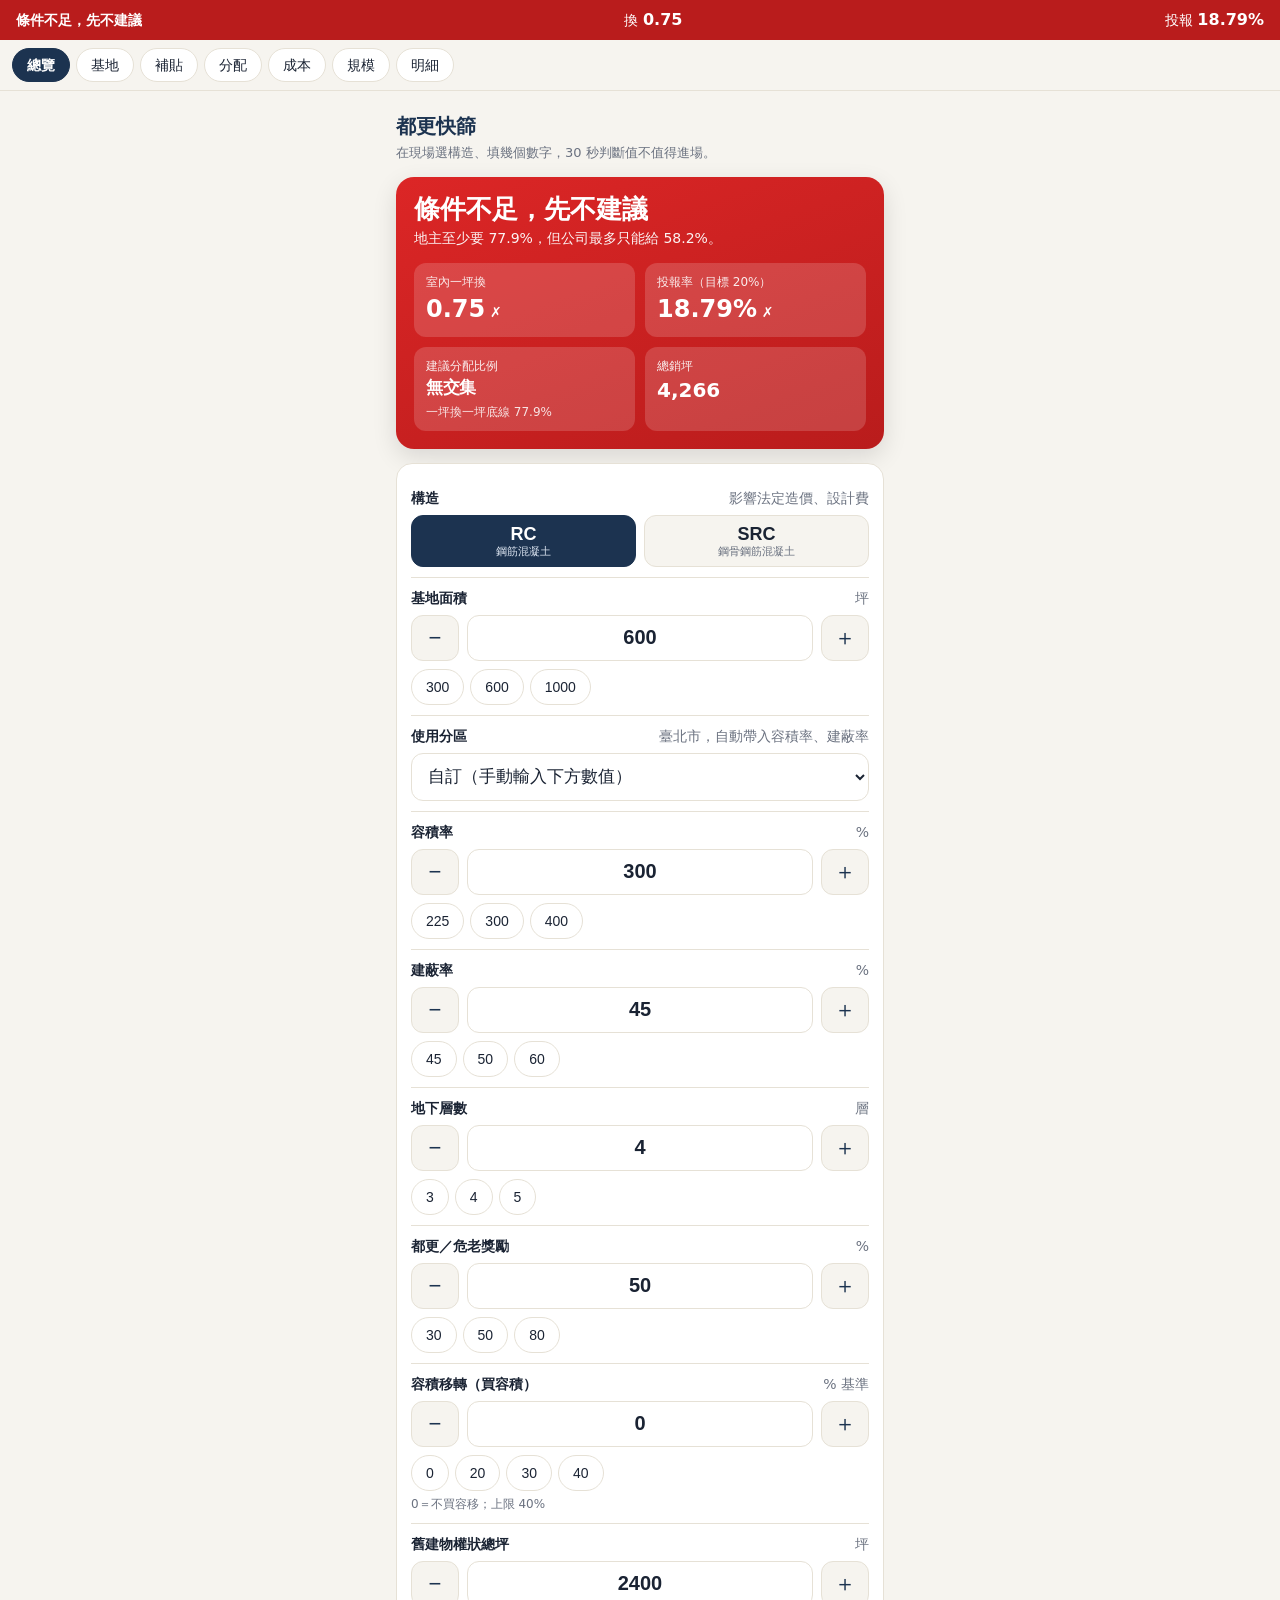
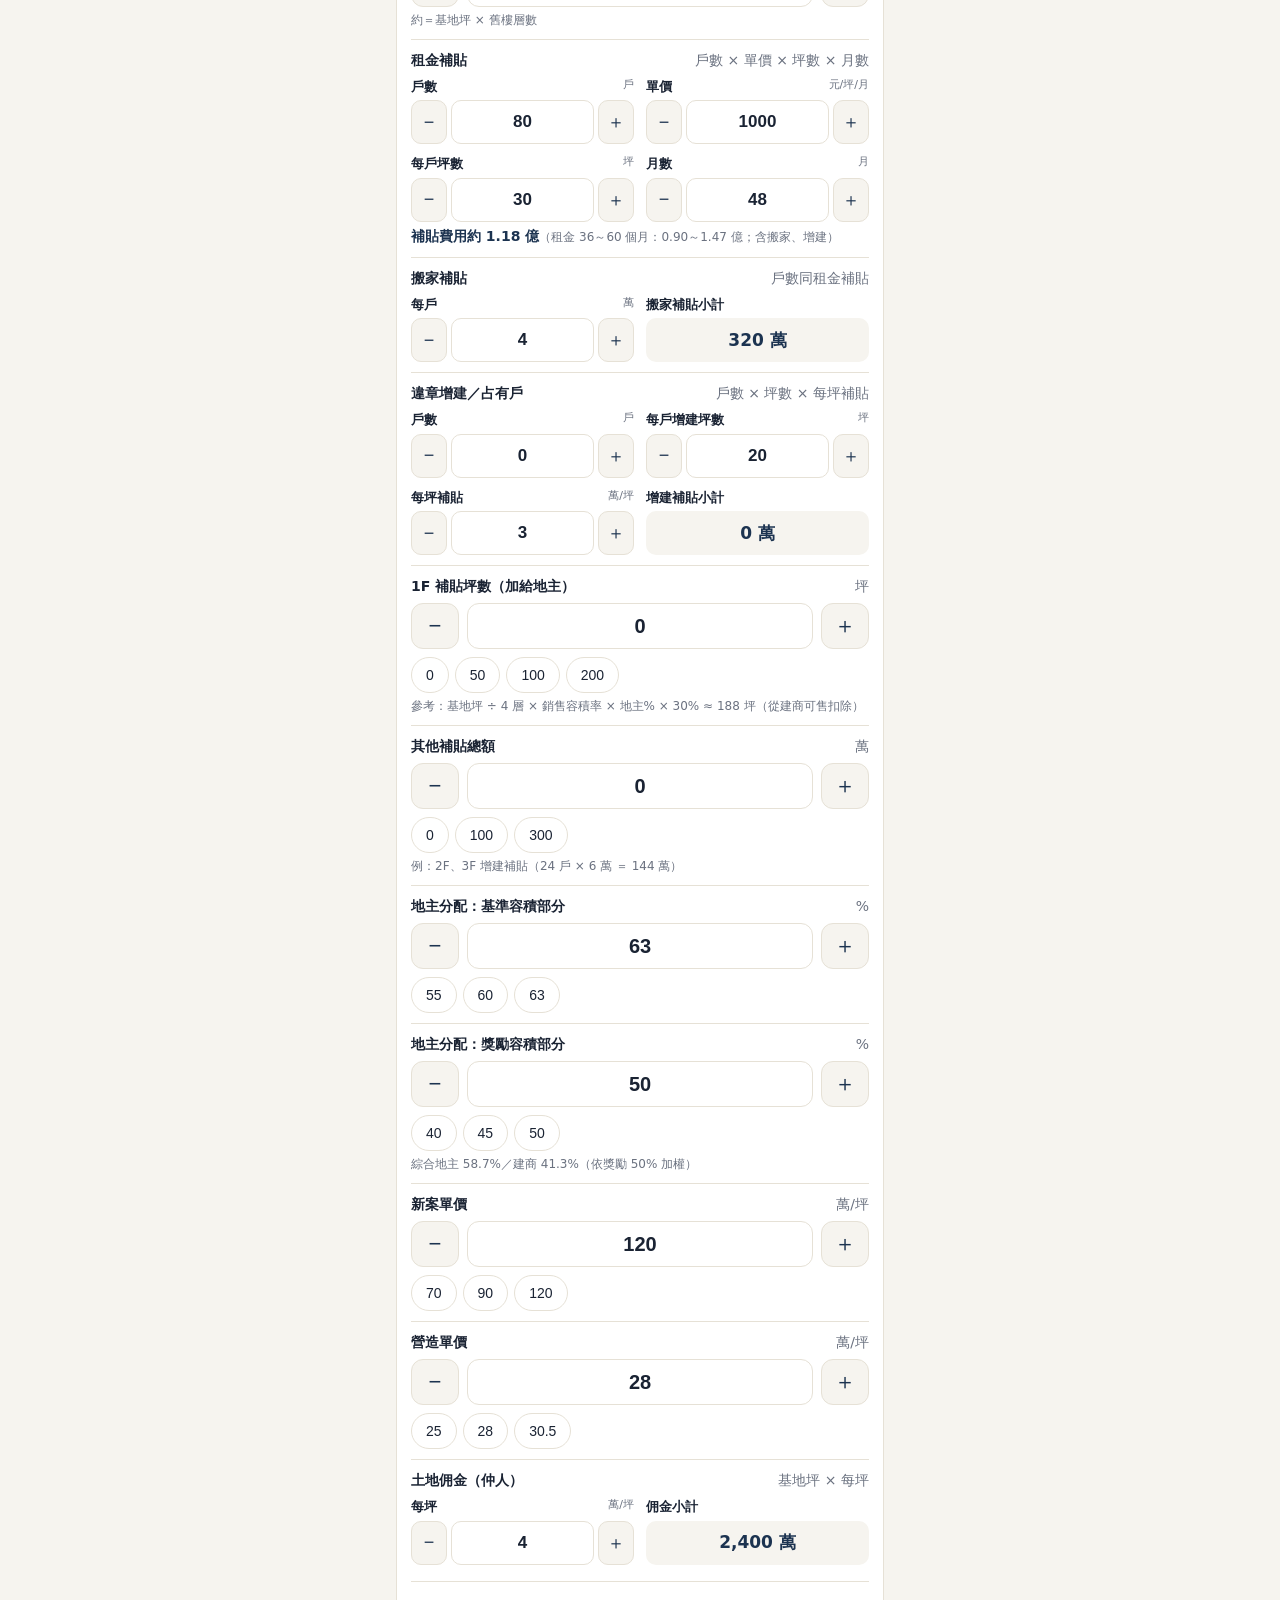
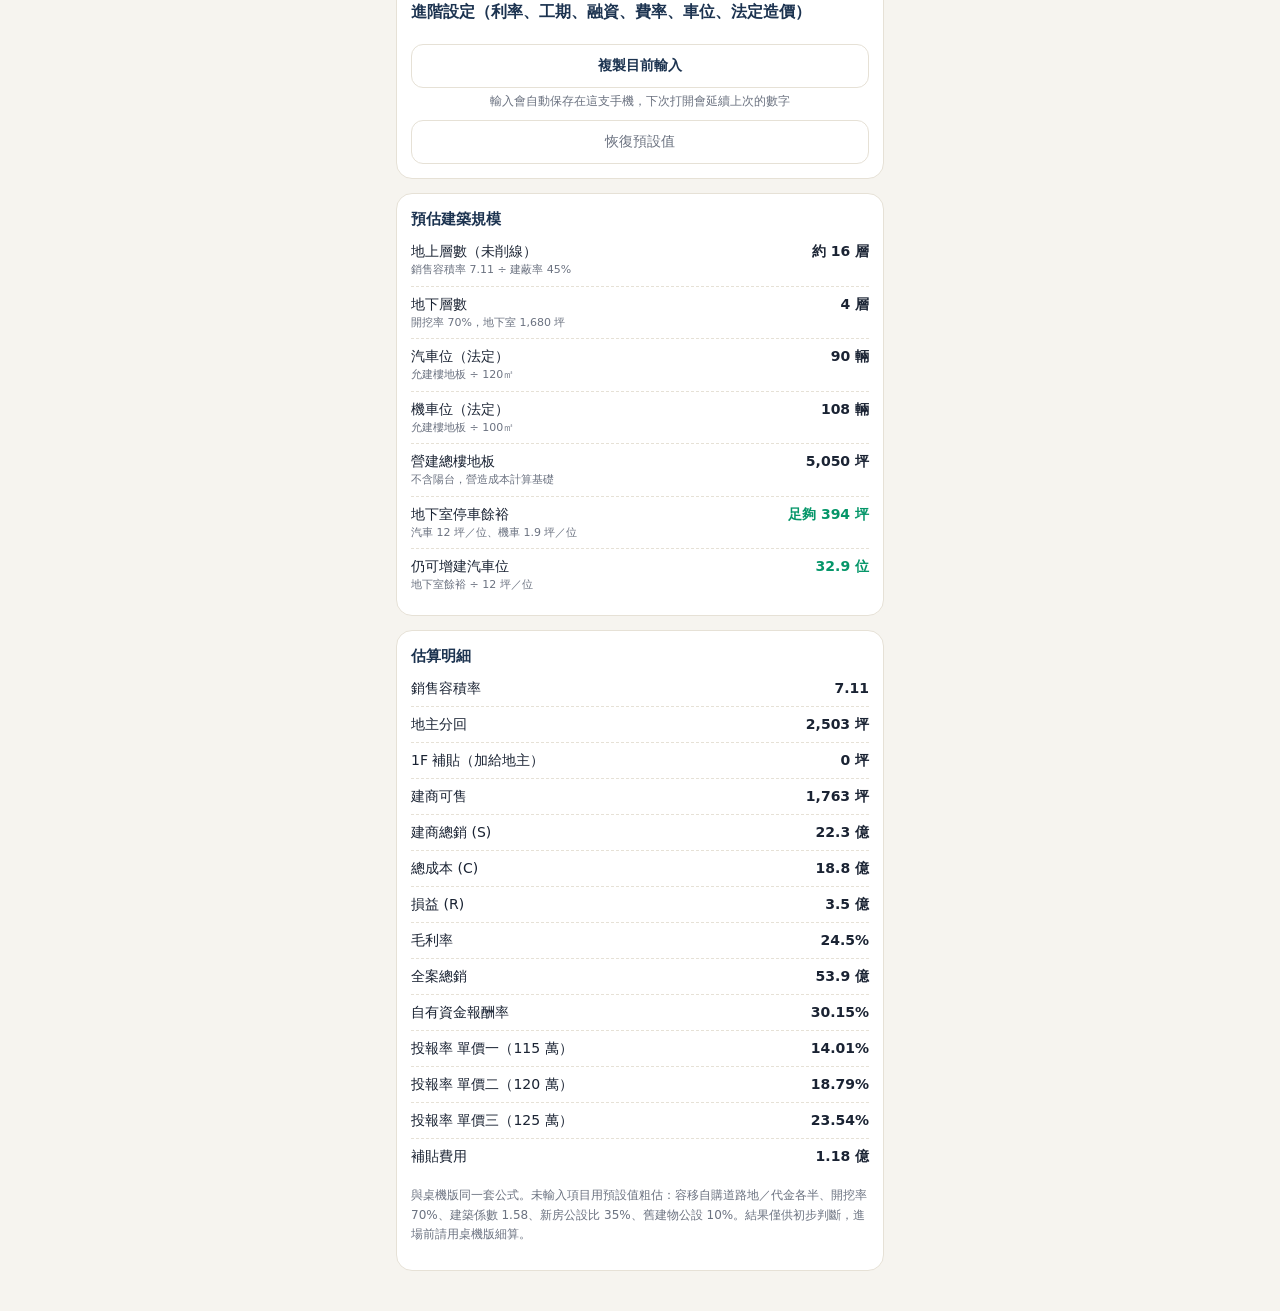
==== commit ef133e62: "Add files via upload" ====
--- a/quick/index.html
+++ b/quick/index.html
@@ -53,7 +53,7 @@
 </style></head><body>
 <div class="topbar"><div id="mini" class="mini"><span id="mi-v">—</span><span>換 <b id="mi-s">—</b></span><span>投報 <b id="mi-r">—</b></span></div>
 <nav id="secnav" class="secnav">
-<a href="#verdict" data-s="verdict">結果</a><a href="#sec-site" data-s="sec-site">基地</a><a href="#sec-sub" data-s="sec-sub">補貼</a><a href="#sec-ratio" data-s="sec-ratio">分配</a><a href="#sec-cost" data-s="sec-cost">成本</a><a href="#sec-scale" data-s="sec-scale">規模</a><a href="#sec-detail" data-s="sec-detail">明細</a>
+<a href="#verdict" data-s="verdict">總覽</a><a href="#sec-site" data-s="sec-site">基地</a><a href="#sec-sub" data-s="sec-sub">補貼</a><a href="#sec-ratio" data-s="sec-ratio">分配</a><a href="#sec-cost" data-s="sec-cost">成本</a><a href="#sec-scale" data-s="sec-scale">規模</a><a href="#sec-detail" data-s="sec-detail">明細</a>
 </nav></div>
 <div class="wrap">
   <h1>都更快篩</h1>
@@ -67,32 +67,32 @@
       <div class="metric"><small>總銷坪</small><b id="m-sales" style="font-size:20px">—</b></div>
     </div>
   </section>
-  <section class="card" id="sec-site"><div class="field"><label>構造<span>影響法定造價、設計費</span></label><div id="struct" class="seg"></div></div><div id="fields"></div><details class="adv"><summary>進階設定（利率、工期、融資、費率、車位、法定造價）</summary><div id="adv"></div><button id="saveDef" class="reset" type="button" style="color:var(--navy);font-weight:700">把目前進階設定存成我的預設</button></details><button id="copyIn" class="reset" type="button" style="color:var(--navy);font-weight:700">複製目前輸入（傳給 Claude 檢查）</button><button id="reset" class="reset" type="button">恢復預設值</button></section>
+  <section class="card" id="sec-site"><div class="field"><label>構造<span>影響法定造價、設計費</span></label><div id="struct" class="seg"></div></div><div id="fields"></div><details class="adv"><summary>進階設定（利率、工期、融資、費率、車位、法定造價）</summary><div id="adv"></div><button id="saveDef" class="reset" type="button" style="color:var(--navy);font-weight:700">把目前進階設定存成我的預設</button></details><button id="copyIn" class="reset" type="button" style="color:var(--navy);font-weight:700">複製目前輸入</button><p class="hint" style="text-align:center;margin:4px 0 0">輸入會自動保存在這支手機，下次打開會延續上次的數字</p><button id="reset" class="reset" type="button">恢復預設值</button></section>
   <section class="card" id="sec-scale"><h2>預估建築規模</h2><div id="scale"></div></section>
   <section class="card" id="sec-detail"><h2>估算明細</h2><div id="detail"></div>
     <p class="note">與桌機版同一套公式。未輸入項目用預設值粗估：容移自購道路地／代金各半、開挖率 70%、建築係數 1.58、新房公設比 35%、舊建物公設 10%。結果僅供初步判斷，進場前請用桌機版細算。</p>
   </section>
 </div>
-<script>(()=>{var ht=n=>n.map(([o,i,r,l])=>({struct:o,min:i,max:r,price:l}));var X=[{id:"tp-114-08",name:"114\u5E748\u670820\u65E5\u751F\u6548\uFF08\u8ABF\u9AD84.33%\uFF09",rows:ht([["RB",1,99,8350],["RC",1,5,9660],["RC",6,8,12550],["RC",9,12,14440],["RC",13,15,17320],["RC",16,20,18180],["RC",21,25,19120],["RC",26,30,20070],["RC",31,999,21050],["SRC",1,10,17900],["SRC",11,15,18810],["SRC",16,20,19730],["SRC",21,25,20740],["SRC",26,30,21780],["SRC",31,35,22870],["SRC",36,999,24010],["SC",1,10,21950],["SC",11,15,23050],["SC",16,20,24210],["SC",21,25,25410],["SC",26,30,26680],["SC",31,35,28040],["SC",36,999,29430]])},{id:"tp-112-12",name:"112\u5E7412\u670811\u65E5\u5BE6\u65BD",rows:ht([["RB",1,99,8010],["RC",1,5,9260],["RC",6,8,12030],["RC",9,12,13850],["RC",13,15,16610],["RC",16,20,17430],["RC",21,25,18330],["RC",26,30,19240],["RC",31,999,20180],["SRC",1,10,17160],["SRC",11,15,18030],["SRC",16,20,18920],["SRC",21,25,19880],["SRC",26,30,20880],["SRC",31,35,21930],["SRC",36,999,23020],["SC",1,10,21040],["SC",11,15,22100],["SC",16,20,23210],["SC",21,25,24360],["SC",26,30,25580],["SC",31,35,26880],["SC",36,999,28210]])}];function tt(n,o,i){if(!n)return 0;let r=n.rows.find(l=>l.struct===o&&i>=l.min&&i<=l.max);return r?r.price:0}var A=.3025,s=(n,o=0)=>n===""||n===null||n===void 0||isNaN(+n)?o:+n;function wt(n){let o=(n.parts||[]).filter(r=>s(r.area)>0);if(!o.length)return{far:s(n.far),bcr:s(n.bcr),split:!1};let i=o.reduce((r,l)=>r+s(l.area),0);return{far:o.reduce((r,l)=>r+s(l.area)*s(l.far),0)/i,bcr:o.reduce((r,l)=>r+s(l.area)*s(l.bcr),0)/i,split:!0,partArea:i}}var xt=n=>n.owner==="\u516C"?1:n.owner==="\u516C\u79C1"?s(n.pubPct):0;function Pt(n){let o=n.lots||[],i=0,r=0,l=0,d=0,a=0,e=0,c={};for(let g of o){let y=s(g.area),$=wt(g);i+=y,r+=y*$.far,l+=y*s(g.value),d+=s(g.households),a+=y*xt(g),s(g.floors)>0&&(e+=y/s(g.floors));let F=(g.parts||[]).filter(h=>s(h.area)>0),L=F.length?F.map(h=>({zone:h.zone,area:s(h.area)*(y/$.partArea||1),far:s(h.far)})):[{zone:g.zone,area:y,far:s(g.far)}];for(let h of L){let R=(h.zone||"\u672A\u586B")+"|"+h.far;c[R]=c[R]||{zone:h.zone||"\u672A\u586B",far:h.far,area:0},c[R].area+=h.area}}let u=n.oldBuilding||{},p=i?r/i:0,v=s(n.farOverride,0)>0?s(n.farOverride):p,C=s(u.rightsPing),S=C*(1-s(u.publicRatio,.1));return{area:i,areaPing:i*A,farAuto:p,far:v,avgValue:i?l/i:0,households:d,publicRatio:i?a/i:0,publicArea:a,zoneStats:Object.values(c).sort((g,y)=>y.area-g.area),f1Area:e,f1Ping:e*A,rightsPing:C,oldIndoor:s(u.indoorOverride,0)>0?s(u.indoorOverride):S,indoorAuto:S}}function Ft(n,o){let i=n.area,r=o.area,l=o.far,d=s(i.tdr),a=s(i.urBonus),e=s(i.disaster),c=s(i.otherBonus),u=a+e+c,p=d+u,v=r*l,C=v*d,S=v*(1+p),g=S*s(i.exempt,.15),y=(S+g)*s(i.lobby,5/95),$=S+g+y+s(i.otherArea),F=$*s(i.balcony,.1),L=r*s(i.excav,.7)*s(i.basementFloors,4),h=r*s(i.bcr,.45),R=h*s(i.roofRatio,.125)*s(i.roofFloors,3),O=$+L+R,z=O+F,x=s(i.coef,1.58),M=r*A*l*(1+p)*x,P=l*(1+p)*x,b=$/s(i.carDivisor,120),k=b+s(i.selfCars),D=$/s(i.motorDivisor,100)+s(i.bonusMotors),U=s(i.bcr)?P/s(i.bcr):0;return{A:r,f:l,tdr:d,bonusNonTdr:u,B:p,baseVol:v,tdrVol:C,allowed:S,exempt:g,lobby:y,floorArea:$,balcony:F,basement:L,maxProj:h,roof:R,constrM2:O,constrM2Bal:z,constrPing:O*A,k:x,salesPing:M,salesFar:P,legalCars:b,cars:k,motors:D,estFloors:U}}function Lt(n,o){let i=n.site,r=n.area,l=s(i.roadWidth),d=s(i.setback),a=s(o?.floorsAbove)*s(r.floorHeight,3.3),e=3.6*(l+d),c=5*(l/2+d),u=s(i.aviationLimit);return{h:a,gen:e,ur:c,avi:u,okGen:a<=e,okUr:a<=c,okAvi:u?a<=u:null}}function Et(n){let o=[[300,.08],[1500,.075],[6e3,.0725],[1/0,.07]],i=0,r=0;for(let[l,d]of o)n>r&&(i+=(Math.min(n,l)-r)*d),r=l;return i}function It(n){let o=[[1e3,.02],[1e4,.015],[1e5,.005],[1/0,.003]],i=0,r=0;for(let[l,d]of o)n>r&&(i+=(Math.min(n,l)-r)*d),r=l;return i}function Mt(n,o,i){let r=(n.costTables||[]).find(C=>C.id===o.costTableId)||n.costTables?.[0],l=s(o.legalPriceOverride)>0?s(o.legalPriceOverride):tt(r,o.structure,s(o.floorsAbove)),d=l*i.constrM2/1e4,a=Et(d),e=o.design||{},c=d*.007,u=i.constrM2*60/1e4,p=[{key:"struct",name:"\u7D50\u69CB\u8A2D\u8A08\uFF08\u6CD5\u5B9A\u9020\u50F9\xD70.7%\uFF09",amt:c,on:!0,auto:!0},{key:"mep",name:"\u6A5F\u96FB\u8A2D\u8A08\u7C3D\u8B49\uFF08\u6A13\u5730\u677F\u33A1\xD760\u5143\uFF09",amt:u,on:!0,auto:!0},...(e.items||[]).map(C=>({...C,amt:s(C.amt)}))],v=p.filter(C=>C.on).reduce((C,S)=>C+S.amt,0);return{unit:l,autoUnit:tt(r,o.structure,s(o.floorsAbove)),tableName:r?.name,legal:d,arch:a,items:p,related:v,design:a+v,fund:It(d)}}function Bt(n,o){if(n.ratioMode==="A"){let a=s(n.builderShareA,.4);return{L:1-a,g:a,baseL:1-a}}let i=s(n.baseLandowner,.63),r=s(n.bonusLandowner,.5),l=o.bonusNonTdr,d=(i+l*r)/(1+l);return{L:d,g:1-d,baseL:i}}function At(n,o,i,r){let l=n.subsidyRows||[];if(l.some(e=>e.type==="fixed"))return l.filter(e=>e.type==="fixed").map(e=>({name:e.name,ping:s(e.ping)}));let d=l.filter(e=>s(e.areaM2)>0);if(d.length)return d.map(e=>({name:e.name,ping:s(e.areaM2)*A*o.salesFar*r*s(e.ratio)}));let a=n.quick||{};return[{name:"\u7C97\u4F30\uFF08\u672A\u586B\u7D30\u9805\uFF09",ping:o.A*A/s(a.origFloors,4)*o.salesFar*r*s(a.ratio,.3),quick:!0}]}function Ct(n,o,i,r,l,d){let a=o,e=Bt(a,r),c=d??e.L,u=1-c,p=s(a.tdrCfg?.feedback,.1),v=r.A*A*r.f*r.tdr*r.k,C=v*c,S=v*p,g=C-S,y=At(a,r,i,c),$=y.reduce((E,I)=>E+I.ping,0),F=r.salesPing*c-g+$,L=r.salesPing*u+g-$,h=a.carRule==="base"&&a.ratioMode==="B"?1-s(a.baseLandowner,.63):u,R=r.cars*(r.B?r.tdr/(1+r.B):0),O=R*(1-h)-R*p,z=r.cars*h+O,x=s(a.mechCars),M=Math.max(0,z-x),P=s(a.durationDays,1500)/365,b=s(a.rate,.035),k=s(a.price2,130),D=s(a.priceStep,5),U=[k-D,k,k+D],W=a.tdrCfg||{},Rt=r.tdrVol*A,ot=s(W.selfShare,.5),st=r.tdrVol*i.avgValue*s(W.roadCostRatio,.25)/1e4*ot,it=Math.max(0,(k*s(W.appraisalRatio,.8)-s(a.constructionPrice))*r.k*Rt*(1-ot)),_=st+it+s(a.landPurchase),j=a.demolition||{},at=s(j.households)*s(j.ping)*s(j.unit)*s(j.times,1),rt=(a.rentRows||[]).reduce((E,I)=>E+s(I.households)*s(I.unit)*s(I.ping)*s(I.months),0),Z=a.moving||{},lt=s(Z.households)*s(Z.unit)*s(Z.times,1),ct=(at+rt+lt)/1e4,q=s(a.constructionPrice)*r.constrPing,dt=[{key:"land",name:"\u571F\u5730\uFF0F\u5BB9\u7A4D\u79FB\u8F49\u6210\u672C",amt:_},{key:"comm",name:"\u571F\u5730\u4F63\u91D1",amt:i.areaPing*s(a.commission,4)},{key:"subs",name:"\u88DC\u8CBC\u8CBB\u7528\uFF08\u79DF\u91D1\u30FB\u642C\u9077\u30FB\u62C6\u9077\uFF09",amt:ct},{key:"urfee",name:"\u90FD\u66F4\u8CBB\u7528",amt:i.areaPing*s(a.urFeePerPing,1)},{key:"fund",name:"\u7BA1\u7406\u57FA\u91D1",amt:l.fund},{key:"trust",name:"\u4FE1\u8A17\u8CBB\u7528",amt:i.areaPing*s(a.trustPerPing,1)},{key:"build",name:"\u5EFA\u7BC9\u5DE5\u7A0B",amt:q},{key:"design",name:"\u8A2D\u8A08\u8CBB\uFF08\u5EFA\u7BC9\u5E2B\uFF0B\u76F8\u95DC\u8A2D\u8A08\uFF09",amt:l.design},{key:"lint",name:"\u571F\u5730\u6B3E\u5229\u606F",amt:_*s(a.landCarry,1)*b*(P+.5)},{key:"cint",name:"\u5DE5\u7A0B\u6B3E\u5229\u606F",amt:q*s(a.constLoan,.5)*b*P*s(a.constInterestFactor,1)},{key:"dint",name:"\u4FDD\u8B49\u91D1\u5229\u606F",amt:s(a.deposit)*b*(P+2)/2},...(a.extraCosts||[]).map((E,I)=>({key:"x"+I,name:E.name||"\u5176\u4ED6",amt:s(E.amt)}))],J=dt.reduce((E,I)=>E+I.amt,0),ut=_*s(a.landLoan)+q*s(a.constLoan,.5),mt=q*s(a.mgmtRate,.05),pt=s(a.vat),ft=U.map((E,I)=>{let Y=s(a.carPrice,350)+(I-1)*s(a.carPriceStep,0),N=L*E+M*Y+x*s(a.mechPrice,250),gt=N*s(a.salesFeeRate,.055),V=J+gt+mt+pt,K=N-V,Q=V-ut;return{p:E,cp:Y,S:N,whole:r.salesPing*E+r.cars*Y,gross:N-J,grossRate:N?(N-J)/N:0,salesFee:gt,mgmt:mt,vat:pt,C:V,R:K,roi:V?K/V:0,equity:Q,eqRoi:Q?K/Q:0}}),bt=F*(1-s(a.newPublicRatio,.35)),kt=i.oldIndoor?bt/i.oldIndoor:0;return{L:c,g:u,baseL:e.baseL,subs:y,subsidy:$,takeback:g,tdrTotal:v,tdrLandowner:C,tdrFeedback:S,carTdr:R,landownerPing:F,builderPing:L,builderCars:z,flatCars:M,mech:x,years:P,prices:U,tdrRoad:st,tdrFee:it,landCost:_,demo:at,rent:rt,moving:lt,subsidyCost:ct,construction:q,lines:dt,A:J,loans:ut,tiers:ft,landownerIndoor:bt,swap:kt,roi2:ft[1].roi}}function vt(n,o,i,r){for(let l=0;l<50;l++){let d=(o+i)/2;n(d)===r?i=d:o=d}return(o+i)/2}function Tt(n,o,i,r,l){let d=s(o.targetROI,.2),a=p=>Ct(n,o,i,r,l,p),e=null;a(1).swap>=1&&(e=a(0).swap>=1?0:vt(p=>a(p).swap>=1,0,1,!0));let c=null;a(0).roi2>=d&&(c=a(1).roi2>=d?1:vt(p=>a(p).roi2<d,0,1,!0));let u=e!==null&&c!==null&&e<=c;return{floor:e,ceil:c,ok:u,target:d}}function yt(n,o){let i=Pt(n),r=Ft(n,i),l=Mt(n,o,r),d=Ct(n,o,i,r,l),a=Tt(n,o,i,r,l),e=Lt(n,o);return{cad:i,ar:r,fe:l,inv:d,sw:a,hc:e}}var Ot=n=>`${n.structure} \u5730\u4E3B\u57FA\u6E96${+((n.baseLandowner||0)*100).toFixed(2)}/\u734E\u52F5${+((n.bonusLandowner||0)*100).toFixed(2)}`,et=()=>Math.random().toString(36).slice(2,10)+Date.now().toString(36).slice(-4);var zt=()=>[{key:"fire",name:"\u6D88\u9632\u9810\u5BE9\uFF08\u4E2D\u7E7C\u6C34\u7BB1\uFF09",amt:200,on:!0},{key:"facade",name:"\u5916\u89C0\u7ACB\u9762\u8A2D\u8A08",amt:1e3,on:!0},{key:"evac",name:"\u9632\u706B\u907F\u96E3\u5BE9\u67E5",amt:200,on:!0},{key:"wind",name:"\u7D50\u69CB\u98A8\u6D1E\u8A66\u9A57",amt:0,on:!1},{key:"env",name:"\u74B0\u8A55\u53CA\u884C\u4EBA\u98A8\u5834",amt:0,on:!1},{key:"traffic",name:"\u4EA4\u901A\u5F71\u97FF\u8A55\u4F30",amt:0,on:!1}];function nt(n={}){return{id:et(),name:"\u65B0\u65B9\u6848",structure:"RC",floorsAbove:21,costTableId:X[0].id,legalPriceOverride:"",ratioMode:"B",builderShareA:.4,baseLandowner:.63,bonusLandowner:.5,subsidyMode:"quick",quick:{origFloors:4,ratio:.3},subsidyRows:[{id:"r1",name:"\u81E8\u8DEF\u5E97\u9762 1F",areaM2:"",ratio:.3},{id:"r2",name:"\u5DF7\u5F04\u4F4F\u5BB6 1F",areaM2:"",ratio:.1}],constructionPrice:28,durationDays:1500,landCarry:1,landLoan:0,constLoan:.5,constInterestFactor:1,rate:.035,deposit:0,carRule:"combined",price2:130,priceStep:5,carPrice:350,mechCars:0,mechPrice:250,tdrCfg:{selfShare:.5,roadCostRatio:.25,appraisalRatio:.8,feedback:.1},landPurchase:0,commission:4,urFeePerPing:1,trustPerPing:1,demolition:{households:18,ping:20,unit:5e4,times:1},rentRows:[],moving:{households:0,unit:4e4,times:1},design:{items:zt()},extraCosts:[],salesFeeRate:.055,mgmtRate:.05,vat:0,targetROI:.2,newPublicRatio:.35,...n}}function St(n={}){let o=nt();return o.name=Ot(o),{id:et(),name:"\u65B0\u5C08\u6848",updatedAt:Date.now(),site:{address:"",roads:"",roadWidth:8,setback:0,aviationLimit:"",investType:"\u90FD\u66F4\u5354\u8B70\u5408\u5EFA",mrt:"",notes:""},images:{},lots:[{id:et(),lotNo:"",zone:"",area:"",far:"",bcr:"",value:"",owner:"\u79C1",floors:4,households:""}],oldBuilding:{rightsPing:"",publicRatio:.1,indoorOverride:""},farOverride:"",area:{bcr:.45,tdr:0,urBonus:.5,disaster:0,otherBonus:0,coef:1.58,exempt:.15,lobby:5/95,otherArea:0,balcony:.1,excav:.7,basementFloors:4,roofRatio:.125,roofFloors:3,carDivisor:120,motorDivisor:100,selfCars:0,bonusMotors:0,floorHeight:3.3},costTables:JSON.parse(JSON.stringify(X)),schemes:[o],activeSchemeId:o.id,...n}}var m=n=>document.getElementById(n),G=[["\u4F4F\u4E00",60,30],["\u4F4F\u4E8C",120,35],["\u4F4F\u4E8C\u4E4B\u4E00",160,35],["\u4F4F\u4E8C\u4E4B\u4E8C",225,35],["\u4F4F\u4E09",225,45],["\u4F4F\u4E09\u4E4B\u4E00",300,45],["\u4F4F\u4E09\u4E4B\u4E8C",400,45],["\u4F4F\u56DB",300,50],["\u4F4F\u56DB\u4E4B\u4E00",400,50],["\u5546\u4E00",360,55],["\u5546\u4E8C",630,65],["\u5546\u4E09",560,65],["\u5546\u56DB",800,75]],B=[{id:"ping",label:"\u57FA\u5730\u9762\u7A4D",unit:"\u576A",def:600,step:10,chips:[300,600,1e3]},{id:"far",label:"\u5BB9\u7A4D\u7387",unit:"%",def:300,step:5,chips:[225,300,400]},{id:"bcr",label:"\u5EFA\u853D\u7387",unit:"%",def:45,step:5,chips:[45,50,60]},{id:"bf",label:"\u5730\u4E0B\u5C64\u6578",unit:"\u5C64",def:4,step:1,chips:[3,4,5]},{id:"bonus",label:"\u90FD\u66F4\uFF0F\u5371\u8001\u734E\u52F5",unit:"%",def:50,step:5,chips:[30,50,80]},{id:"tdr",label:"\u5BB9\u7A4D\u79FB\u8F49\uFF08\u8CB7\u5BB9\u7A4D\uFF09",unit:"% \u57FA\u6E96",def:0,step:1,chips:[0,20,30,40],hint:"0\uFF1D\u4E0D\u8CB7\u5BB9\u79FB\uFF1B\u4E0A\u9650 40%"},{id:"fb",label:"\u5BB9\u79FB\u56DE\u994B\u5730\u4E3B",unit:"%",def:10,step:5,chips:[10,20,30],tdrOnly:!0},{id:"valM2",label:"\u516C\u544A\u73FE\u503C\uFF08\u5BB9\u79FB\u6210\u672C\u7528\uFF09",unit:"\u5143/\u33A1",def:3e5,step:1e3,chips:[2e5,3e5,45e4],tdrOnly:!0,hint:"val"},{id:"old",label:"\u820A\u5EFA\u7269\u6B0A\u72C0\u7E3D\u576A",unit:"\u576A",def:2400,step:10,hint:"\u7D04\uFF1D\u57FA\u5730\u576A \xD7 \u820A\u6A13\u5C64\u6578"},{id:"hh",label:"\u6236\u6578",unit:"\u6236",def:80,step:1,chips:[40,80,120],grp:"rent"},{id:"rentU",label:"\u55AE\u50F9",unit:"\u5143/\u576A/\u6708",def:1e3,step:50,chips:[800,1e3,1500],grp:"rent"},{id:"rentP",label:"\u6BCF\u6236\u576A\u6578",unit:"\u576A",def:30,step:1,chips:[25,30,35],grp:"rent"},{id:"months",label:"\u6708\u6578",unit:"\u6708",def:48,step:6,chips:[36,48,60],grp:"rent"},{id:"move",label:"\u6BCF\u6236",unit:"\u842C",def:4,step:.5,grp:"move"},{id:"ill",label:"\u6236\u6578",unit:"\u6236",def:0,step:1,grp:"ill"},{id:"illPing",label:"\u6BCF\u6236\u589E\u5EFA\u576A\u6578",unit:"\u576A",def:20,step:1,grp:"ill"},{id:"illUnit",label:"\u6BCF\u576A\u88DC\u8CBC",unit:"\u842C/\u576A",def:3,step:.5,grp:"ill"},{id:"f1",label:"1F \u88DC\u8CBC\u576A\u6578\uFF08\u52A0\u7D66\u5730\u4E3B\uFF09",unit:"\u576A",def:0,step:5,chips:[0,50,100,200],hint:"f1ref"},{id:"otherSub",label:"\u5176\u4ED6\u88DC\u8CBC\u7E3D\u984D",unit:"\u842C",def:0,step:10,chips:[0,100,300],hint:"\u4F8B\uFF1A2F\u30013F \u589E\u5EFA\u88DC\u8CBC\uFF0824 \u6236 \xD7 6 \u842C \uFF1D 144 \u842C\uFF09"},{id:"lb",label:"\u5730\u4E3B\u5206\u914D\uFF1A\u57FA\u6E96\u5BB9\u7A4D\u90E8\u5206",unit:"%",def:63,step:1,chips:[55,60,63]},{id:"lr",label:"\u5730\u4E3B\u5206\u914D\uFF1A\u734E\u52F5\u5BB9\u7A4D\u90E8\u5206",unit:"%",def:50,step:1,chips:[40,45,50],hint:"comb"},{id:"price",label:"\u65B0\u6848\u55AE\u50F9",unit:"\u842C/\u576A",def:120,step:1,chips:[70,90,120]},{id:"cost",label:"\u71DF\u9020\u55AE\u50F9",unit:"\u842C/\u576A",def:28,step:.5,chips:[25,28,30.5]},{id:"comm",label:"\u6BCF\u576A",unit:"\u842C/\u576A",def:4,step:.5,grp:"comm"},{id:"rate",label:"\u9280\u884C\u5229\u7387",unit:"%",def:2.5,step:.25,chips:[2.5,3,3.5],adv:!0},{id:"cif",label:"\u5DE5\u7A0B\u6B3E\u5E73\u5747\u52D5\u7528\u6BD4\u4F8B",unit:"%",def:100,step:10,chips:[100,50],adv:!0,hint:"\u516C\u53F8\u9810\u8A2D 100%\uFF08\u4E0D \xF72\uFF09\uFF1B\u4EE5\u5E73\u5747\u52D5\u7528\u4E00\u534A\u4F30\u6642\u586B 50%"},{id:"carP",label:"\u8ECA\u4F4D\u55AE\u50F9",unit:"\u842C/\u500B",def:300,step:10,chips:[250,300,350],adv:!0},{id:"carStep",label:"\u8ECA\u4F4D\u55AE\u50F9\u7D1A\u8DDD\uFF08\u55AE\u50F9\u4E00\uFF0F\u4E09\uFF09",unit:"\xB1 \u842C",def:20,step:10,chips:[0,20,50],adv:!0},{id:"selfCars",label:"\u81EA\u8A2D\u6C7D\u8ECA\u4F4D\uFF08\u6CD5\u5B9A\u4EE5\u5916\uFF09",unit:"\u8F1B",def:0,step:1,chips:[0,20,30],adv:!0},{id:"dur",label:"\u5DE5\u671F",unit:"\u5929",def:1500,step:30,chips:[1200,1500,1800],adv:!0},{id:"cl",label:"\u71DF\u5EFA\u878D\u8CC7\u6BD4\u7387",unit:"%",def:50,step:5,chips:[40,50,60],adv:!0},{id:"urFee",label:"\u90FD\u66F4\u8CBB\u7528",unit:"\u842C/\u576A",def:1,step:.5,chips:[.5,1,1.5],adv:!0},{id:"trust",label:"\u4FE1\u8A17\u8CBB\u7528",unit:"\u842C/\u576A",def:1,step:.5,chips:[.5,1,1.5],adv:!0},{id:"sfee",label:"\u92B7\u552E\u8CBB\u7387",unit:"%",def:5.5,step:.5,chips:[4,5,5.5],adv:!0},{id:"mfee",label:"\u7BA1\u7406\u8CBB\u7387\uFF08\xD7 \u5EFA\u7BC9\u5DE5\u7A0B\uFF09",unit:"%",def:5,step:.5,chips:[3,5],adv:!0},{id:"pstep",label:"\u55AE\u50F9\u7D1A\u8DDD\uFF08\u55AE\u50F9\u4E00\uFF0F\u4E09\uFF09",unit:"\xB1 \u842C",def:5,step:1,chips:[3,5,10],adv:!0},{id:"legal",label:"\u6CD5\u5B9A\u9020\u50F9",unit:"\u5143/\u33A1",def:0,step:100,chips:["\u81EA\u52D5"],adv:!0,hint:"legal"}],t={},H={};try{H=JSON.parse(localStorage.getItem("urp-quick-def")||"{}")}catch{}var $t=0;try{t=JSON.parse(localStorage.getItem("urp-quick")||"{}")}catch{}B.forEach(n=>{H[n.id]!==void 0&&(n.def=H[n.id]),t[n.id]===void 0&&(t[n.id]=n.def)});t.struct||(t.struct="RC");t.cifV!==2&&(t.cif=100,t.cifV=2);function Nt(){let n=t.ping/.3025,o=St();o.lots=[{id:"q",lotNo:"Q",area:n,far:t.far/100,bcr:t.bcr/100,value:t.valM2,owner:"\u79C1",floors:4,households:0}],o.area.tdr=t.tdr/100,o.area.bcr=t.bcr/100,o.area.basementFloors=t.bf,o.area.selfCars=t.selfCars,o.oldBuilding={rightsPing:t.old,publicRatio:.1,indoorOverride:""},o.area.urBonus=t.bonus/100;let i=t.hh,r=Math.max(1,Math.ceil(t.far/100*(1+(t.bonus+t.tdr)/100)*1.58/(t.bcr/100))),l=nt({floorsAbove:r,ratioMode:"B",baseLandowner:t.lb/100,bonusLandowner:t.lr/100,tdrCfg:{selfShare:.5,roadCostRatio:.25,appraisalRatio:.8,feedback:t.fb/100},price2:t.price,constructionPrice:t.cost,structure:t.struct,commission:t.comm,rate:t.rate/100,constInterestFactor:t.cif/100,durationDays:t.dur,constLoan:t.cl/100,urFeePerPing:t.urFee,trustPerPing:t.trust,salesFeeRate:t.sfee/100,mgmtRate:t.mfee/100,priceStep:t.pstep,carPriceStep:t.carStep,carPrice:t.carP,legalPriceOverride:t.legal||"",subsidyRows:[{id:"f1",name:"1F \u88DC\u8CBC",type:"fixed",ping:t.f1}],demolition:{households:t.ill,ping:t.illPing,unit:t.illUnit*1e4,times:1},extraCosts:t.otherSub?[{name:"\u5176\u4ED6\u88DC\u8CBC",amt:t.otherSub}]:[],rentRows:[{id:"r",name:"\u79DF\u91D1",households:i,unit:t.rentU,ping:t.rentP,months:t.months}],moving:{households:i,unit:t.move*1e4,times:1}});return o.schemes=[l],o.activeSchemeId=l.id,yt(o,l)}var f=(n,o=0)=>isFinite(n)?n.toLocaleString("zh-TW",{maximumFractionDigits:o,minimumFractionDigits:o}):"\u2014",w=(n,o=1)=>n===null||!isFinite(n)?"\u2014":(n*100).toFixed(o)+"%";function T(){try{localStorage.setItem("urp-quick",JSON.stringify(t))}catch{}if(window._syncZone&&window._syncZone(),!(t.ping>0&&t.far>0))return;let{ar:n,inv:o,sw:i,fe:r}=Nt();if($t=r.unit,document.getElementById("legal")){let b=m("legal");b&&!t.legal&&document.activeElement!==b&&(b.value="",b.placeholder=`\u81EA\u52D5 ${f(r.unit)}`);let k=b.closest(".field").querySelector("#legal-h");k&&(k.textContent=t.legal?`\u624B\u52D5\u6307\u5B9A\uFF1B\u67E5\u8868\u503C\u70BA ${f(r.autoUnit)} \u5143/\u33A1\uFF08\u9EDE\u300C\u81EA\u52D5\u300D\u6062\u5FA9\uFF09`:`\u81EA\u52D5\u67E5\u8868\uFF1A${t.struct} ${Math.ceil(n.estFloors)} \u5C64 \u2192 ${f(r.unit)} \u5143/\u33A1\uFF08\u81FA\u5317\u5E02 114 \u5E74 8 \u6708\u9020\u50F9\u8868\uFF09`)}let d=t.ill*t.illPing*t.illUnit,a=b=>(t.hh*t.rentU*t.rentP*b/1e4+t.hh*t.move+d+(t.otherSub||0))/1e4,e=document.getElementById("commSum");e&&(e.textContent=`${f(t.ping*t.comm)} \u842C`);let c=document.getElementById("moveSum");c&&(c.textContent=`${f(t.hh*t.move)} \u842C`);let u=document.getElementById("illSum");u&&(u.textContent=`${f(d)} \u842C`);let p=null;p&&(p.innerHTML=`\u589E\u5EFA\u88DC\u8CBC ${t.ill} \u6236 \xD7 ${t.illPing} \u576A \xD7 ${t.illUnit} \u842C \uFF1D ${f(d)} \u842C<br><b>\u88DC\u8CBC\u8CBB\u7528\u7D04 ${f(a(t.months),2)} \u5104</b>\uFF08\u79DF\u91D1 36\uFF5E60 \u500B\u6708\uFF1A${f(a(36),2)}\uFF5E${f(a(60),2)} \u5104\uFF1B\u542B\u642C\u5BB6\u3001\u589E\u5EFA\uFF09`);let v=document.getElementById("val");v&&(v.textContent=`\u8DDF\u5730\u653F\u96F2\u4E00\u6A23\u586B\u300C\u5143/\u33A1\u300D\uFF1B\uFF1D ${f(t.valM2/.3025/1e4,2)} \u842C/\u576A`);let C=document.getElementById("f1ref");C&&(C.textContent=`\u53C3\u8003\uFF1A\u57FA\u5730\u576A \xF7 4 \u5C64 \xD7 \u92B7\u552E\u5BB9\u7A4D\u7387 \xD7 \u5730\u4E3B% \xD7 30% \u2248 ${f(t.ping/4*n.salesFar*o.L*.3)} \u576A\uFF08\u5F9E\u5EFA\u5546\u53EF\u552E\u6263\u9664\uFF09`);let S=document.getElementById("comb");S&&(S.textContent=`\u7D9C\u5408\u5730\u4E3B ${w(o.L)}\uFF0F\u5EFA\u5546 ${w(o.g)}\uFF08\u4F9D\u734E\u52F5 ${t.bonus}% \u52A0\u6B0A\uFF09`),document.querySelectorAll(".ill-only").forEach(b=>{b.style.display=t.ill>0?"":"none"});let g=document.getElementById("sub2");g&&(g.innerHTML=`<b>\u88DC\u8CBC\u8CBB\u7528\u7D04 ${f(a(t.months),2)} \u5104</b>\uFF08\u79DF\u91D1 36\uFF5E60 \u500B\u6708\uFF1A${f(a(36),2)}\uFF5E${f(a(60),2)} \u5104\uFF1B\u542B\u642C\u5BB6\u3001\u589E\u5EFA\uFF09`),document.querySelectorAll(".tdr-only").forEach(b=>{b.style.display=t.tdr>0?"":"none"});let y=o.swap>=1,$=o.roi2>=.2,F=i.ok?[Math.max(i.floor,i.ceil-.03),i.ceil]:null,L,h,R;y&&$?(L="go",h="\u503C\u5F97\u6DF1\u5165\u8A55\u4F30",R="\u5730\u4E3B\u5BA4\u5167\u4E00\u576A\u63DB\u4E00\u576A\uFF0C\u516C\u53F8\u6295\u5831\u4E5F\u5B88\u5F97\u4F4F\u3002"):i.ok?(L="mid",h="\u8ABF\u6574\u5206\u914D\u6BD4\u53EF\u4EE5\u505A",R=`\u5EFA\u8B70\u5730\u4E3B\u5206\u914D ${w(F[0])}\uFF5E${w(F[1])}\uFF08\u516C\u53F8\u5B88\u4F4F 20% \u7684\u4E0A\u9650\u5F80\u4E0B 3%\uFF09\uFF0C\u76EE\u524D ${w(o.L)}\u3002`):(L="no",h="\u689D\u4EF6\u4E0D\u8DB3\uFF0C\u5148\u4E0D\u5EFA\u8B70",R=i.floor===null?"\u518D\u591A\u5206\u7D66\u5730\u4E3B\u4E5F\u63DB\u4E0D\u56DE\u4E00\u576A\u63DB\u4E00\u576A\u3002":i.ceil===null?"\u55AE\u50F9\u6216\u734E\u52F5\u592A\u4F4E\uFF0C\u516C\u53F8\u6295\u5831\u5B88\u4E0D\u4F4F 20%\u3002":`\u5730\u4E3B\u81F3\u5C11\u8981 ${w(i.floor)}\uFF0C\u4F46\u516C\u53F8\u6700\u591A\u53EA\u80FD\u7D66 ${w(i.ceil)}\u3002`);let O=m("verdict");O.className="verdict "+L,m("vt").textContent=h,m("vs").textContent=R;let z=m("mini");z.className="mini "+L+(z.classList.contains("show")?" show":""),m("mi-v").textContent=h,m("mi-s").textContent=o.swap?o.swap.toFixed(2):"\u2014",m("mi-r").textContent=w(o.roi2,2),m("m-swap").textContent=o.swap?o.swap.toFixed(2):"\u2014",m("m-swap").parentElement.className="metric "+(y?"ok":"bad"),m("m-roi").textContent=w(o.roi2,2),m("m-roi").parentElement.className="metric "+($?"ok":"bad"),m("m-sweet").textContent=i.ok?`${w(F[0],1)}\uFF5E${w(F[1],1)}`:"\u7121\u4EA4\u96C6",m("m-floor").textContent=i.floor===null?"":`\u4E00\u576A\u63DB\u4E00\u576A\u5E95\u7DDA ${w(i.floor)}`,m("m-sales").textContent=f(n.salesPing);let x=o.tiers[1],M=n.cars*12+n.motors*1.9,P=n.basement*.3025;m("scale").innerHTML=[["\u5730\u4E0A\u5C64\u6578\uFF08\u672A\u524A\u7DDA\uFF09",`\u7D04 ${Math.ceil(n.estFloors)} \u5C64`,`\u92B7\u552E\u5BB9\u7A4D\u7387 ${n.salesFar.toFixed(2)} \xF7 \u5EFA\u853D\u7387 ${t.bcr}%`],["\u5730\u4E0B\u5C64\u6578",`${t.bf} \u5C64`,`\u958B\u6316\u7387 70%\uFF0C\u5730\u4E0B\u5BA4 ${f(P)} \u576A`],["\u6C7D\u8ECA\u4F4D\uFF08\u6CD5\u5B9A\uFF09",`${f(n.cars)} \u8F1B`,"\u5141\u5EFA\u6A13\u5730\u677F \xF7 120\u33A1"],["\u6A5F\u8ECA\u4F4D\uFF08\u6CD5\u5B9A\uFF09",`${f(n.motors)} \u8F1B`,"\u5141\u5EFA\u6A13\u5730\u677F \xF7 100\u33A1"],["\u71DF\u5EFA\u7E3D\u6A13\u5730\u677F",`${f(n.constrPing)} \u576A`,"\u4E0D\u542B\u967D\u53F0\uFF0C\u71DF\u9020\u6210\u672C\u8A08\u7B97\u57FA\u790E"]].map(([b,k,D])=>`<div class="row"><span>${b}<small>${D}</small></span><b>${k}</b></div>`).join("")+`<div class="row"><span>\u5730\u4E0B\u5BA4\u505C\u8ECA\u9918\u88D5<small>\u6C7D\u8ECA 12 \u576A\uFF0F\u4F4D\u3001\u6A5F\u8ECA 1.9 \u576A\uFF0F\u4F4D</small></span><b style="color:${P>=M?"var(--go)":"var(--no)"}">${P>=M?"\u8DB3\u5920":"\u4E0D\u8DB3"} ${f(P-M)} \u576A</b></div><div class="row"><span>\u4ECD\u53EF\u589E\u5EFA\u6C7D\u8ECA\u4F4D<small>\u5730\u4E0B\u5BA4\u9918\u88D5 \xF7 12 \u576A\uFF0F\u4F4D</small></span><b style="color:${P>=M?"var(--go)":"var(--no)"}">${f((P-M)/12,1)} \u4F4D</b></div>`,m("detail").innerHTML=[["\u92B7\u552E\u5BB9\u7A4D\u7387",n.salesFar.toFixed(2)],["\u5730\u4E3B\u5206\u56DE",f(o.landownerPing-o.subsidy)+" \u576A"],["1F \u88DC\u8CBC\uFF08\u52A0\u7D66\u5730\u4E3B\uFF09",f(o.subsidy)+" \u576A"],["\u5EFA\u5546\u53EF\u552E",f(o.builderPing)+" \u576A"],["\u5EFA\u5546\u7E3D\u92B7 (S)",f(x.S/1e4,1)+" \u5104"],["\u7E3D\u6210\u672C (C)",f(x.C/1e4,1)+" \u5104"],["\u640D\u76CA (R)",f(x.R/1e4,1)+" \u5104"],["\u6BDB\u5229\u7387",w(x.grossRate)],["\u5168\u6848\u7E3D\u92B7",f(x.whole/1e4,1)+" \u5104"],["\u81EA\u6709\u8CC7\u91D1\u5831\u916C\u7387",w(x.eqRoi,2)],...o.tiers.map((b,k)=>[`\u6295\u5831\u7387 \u55AE\u50F9${["\u4E00","\u4E8C","\u4E09"][k]}\uFF08${b.p} \u842C\uFF09`,w(b.roi,2)]),["\u88DC\u8CBC\u8CBB\u7528",f((o.subsidyCost+(t.otherSub||0))/1e4,2)+" \u5104"],...t.tdr>0?[["\u5BB9\u79FB\u7E3D\u92B7\u576A",f(o.tdrTotal)+" \u576A"],["\u56DE\u994B\u5730\u4E3B",f(o.tdrFeedback)+" \u576A"],["\u5BB9\u79FB\u6210\u672C",f(o.landCost/1e4,2)+" \u5104"]]:[]].map(([b,k])=>`<div class="row"><span>${b}</span><b>${k}</b></div>`).join("")}function Dt(){m("struct").innerHTML=["RC","SRC"].map(e=>`<button type="button" data-s="${e}" class="${t.struct===e?"on":""}">${e}<small>${e==="RC"?"\u92FC\u7B4B\u6DF7\u51DD\u571F":"\u92FC\u9AA8\u92FC\u7B4B\u6DF7\u51DD\u571F"}</small></button>`).join(""),m("struct").addEventListener("click",e=>{let c=e.target.closest("button");if(!c)return;let u=t.struct;t.struct=c.dataset.s,u==="RC"&&t.struct==="SRC"&&t.cost===28&&(t.cost=30.5),u==="SRC"&&t.struct==="RC"&&t.cost===30.5&&(t.cost=28),m("cost").value=t.cost,[...m("struct").children].forEach(p=>p.classList.toggle("on",p.dataset.s===t.struct)),T()});let n=e=>`
-    <div class="field${e.tdrOnly?" tdr-only":""}${e.illOnly?" ill-only":""}">
-      <label for="${e.id}">${e.label}<span>${e.unit}</span></label>
+<script>(()=>{var gt=n=>n.map(([s,i,a,c])=>({struct:s,min:i,max:a,price:c}));var X=[{id:"tp-114-08",name:"114\u5E748\u670820\u65E5\u751F\u6548\uFF08\u8ABF\u9AD84.33%\uFF09",rows:gt([["RB",1,99,8350],["RC",1,5,9660],["RC",6,8,12550],["RC",9,12,14440],["RC",13,15,17320],["RC",16,20,18180],["RC",21,25,19120],["RC",26,30,20070],["RC",31,999,21050],["SRC",1,10,17900],["SRC",11,15,18810],["SRC",16,20,19730],["SRC",21,25,20740],["SRC",26,30,21780],["SRC",31,35,22870],["SRC",36,999,24010],["SC",1,10,21950],["SC",11,15,23050],["SC",16,20,24210],["SC",21,25,25410],["SC",26,30,26680],["SC",31,35,28040],["SC",36,999,29430]])},{id:"tp-112-12",name:"112\u5E7412\u670811\u65E5\u5BE6\u65BD",rows:gt([["RB",1,99,8010],["RC",1,5,9260],["RC",6,8,12030],["RC",9,12,13850],["RC",13,15,16610],["RC",16,20,17430],["RC",21,25,18330],["RC",26,30,19240],["RC",31,999,20180],["SRC",1,10,17160],["SRC",11,15,18030],["SRC",16,20,18920],["SRC",21,25,19880],["SRC",26,30,20880],["SRC",31,35,21930],["SRC",36,999,23020],["SC",1,10,21040],["SC",11,15,22100],["SC",16,20,23210],["SC",21,25,24360],["SC",26,30,25580],["SC",31,35,26880],["SC",36,999,28210]])}];function tt(n,s,i){if(!n)return 0;let a=n.rows.find(c=>c.struct===s&&i>=c.min&&i<=c.max);return a?a.price:0}var I=.3025,o=(n,s=0)=>n===""||n===null||n===void 0||isNaN(+n)?s:+n;function wt(n){let s=(n.parts||[]).filter(a=>o(a.area)>0);if(!s.length)return{far:o(n.far),bcr:o(n.bcr),split:!1};let i=s.reduce((a,c)=>a+o(c.area),0);return{far:s.reduce((a,c)=>a+o(c.area)*o(c.far),0)/i,bcr:s.reduce((a,c)=>a+o(c.area)*o(c.bcr),0)/i,split:!0,partArea:i}}var xt=n=>n.owner==="\u516C"?1:n.owner==="\u516C\u79C1"?o(n.pubPct):0;function Pt(n){let s=n.lots||[],i=0,a=0,c=0,m=0,r=0,t=0,l={};for(let h of s){let y=o(h.area),$=wt(h);i+=y,a+=y*$.far,c+=y*o(h.value),m+=o(h.households),r+=y*xt(h),o(h.floors)>0&&(t+=y/o(h.floors));let F=(h.parts||[]).filter(g=>o(g.area)>0),L=F.length?F.map(g=>({zone:g.zone,area:o(g.area)*(y/$.partArea||1),far:o(g.far)})):[{zone:h.zone,area:y,far:o(h.far)}];for(let g of L){let R=(g.zone||"\u672A\u586B")+"|"+g.far;l[R]=l[R]||{zone:g.zone||"\u672A\u586B",far:g.far,area:0},l[R].area+=g.area}}let d=n.oldBuilding||{},p=i?a/i:0,v=o(n.farOverride,0)>0?o(n.farOverride):p,C=o(d.rightsPing),S=C*(1-o(d.publicRatio,.1));return{area:i,areaPing:i*I,farAuto:p,far:v,avgValue:i?c/i:0,households:m,publicRatio:i?r/i:0,publicArea:r,zoneStats:Object.values(l).sort((h,y)=>y.area-h.area),f1Area:t,f1Ping:t*I,rightsPing:C,oldIndoor:o(d.indoorOverride,0)>0?o(d.indoorOverride):S,indoorAuto:S}}function Ft(n,s){let i=n.area,a=s.area,c=s.far,m=o(i.tdr),r=o(i.urBonus),t=o(i.disaster),l=o(i.otherBonus),d=r+t+l,p=m+d,v=a*c,C=v*m,S=v*(1+p),h=S*o(i.exempt,.15),y=(S+h)*o(i.lobby,5/95),$=S+h+y+o(i.otherArea),F=$*o(i.balcony,.1),L=a*o(i.excav,.7)*o(i.basementFloors,4),g=a*o(i.bcr,.45),R=g*o(i.roofRatio,.125)*o(i.roofFloors,3),O=$+L+R,N=O+F,x=o(i.coef,1.58),M=a*I*c*(1+p)*x,P=c*(1+p)*x,b=$/o(i.carDivisor,120),k=b+o(i.selfCars),D=$/o(i.motorDivisor,100)+o(i.bonusMotors),U=o(i.bcr)?P/o(i.bcr):0;return{A:a,f:c,tdr:m,bonusNonTdr:d,B:p,baseVol:v,tdrVol:C,allowed:S,exempt:h,lobby:y,floorArea:$,balcony:F,basement:L,maxProj:g,roof:R,constrM2:O,constrM2Bal:N,constrPing:O*I,k:x,salesPing:M,salesFar:P,legalCars:b,cars:k,motors:D,estFloors:U}}function Lt(n,s){let i=n.site,a=n.area,c=o(i.roadWidth),m=o(i.setback),r=o(s?.floorsAbove)*o(a.floorHeight,3.3),t=3.6*(c+m),l=5*(c/2+m),d=o(i.aviationLimit);return{h:r,gen:t,ur:l,avi:d,okGen:r<=t,okUr:r<=l,okAvi:d?r<=d:null}}function Et(n){let s=[[300,.08],[1500,.075],[6e3,.0725],[1/0,.07]],i=0,a=0;for(let[c,m]of s)n>a&&(i+=(Math.min(n,c)-a)*m),a=c;return i}function Bt(n){let s=[[1e3,.02],[1e4,.015],[1e5,.005],[1/0,.003]],i=0,a=0;for(let[c,m]of s)n>a&&(i+=(Math.min(n,c)-a)*m),a=c;return i}function Mt(n,s,i){let a=(n.costTables||[]).find(C=>C.id===s.costTableId)||n.costTables?.[0],c=o(s.legalPriceOverride)>0?o(s.legalPriceOverride):tt(a,s.structure,o(s.floorsAbove)),m=c*i.constrM2/1e4,r=Et(m),t=s.design||{},l=m*.007,d=i.constrM2*60/1e4,p=[{key:"struct",name:"\u7D50\u69CB\u8A2D\u8A08\uFF08\u6CD5\u5B9A\u9020\u50F9\xD70.7%\uFF09",amt:l,on:!0,auto:!0},{key:"mep",name:"\u6A5F\u96FB\u8A2D\u8A08\u7C3D\u8B49\uFF08\u6A13\u5730\u677F\u33A1\xD760\u5143\uFF09",amt:d,on:!0,auto:!0},...(t.items||[]).map(C=>({...C,amt:o(C.amt)}))],v=p.filter(C=>C.on).reduce((C,S)=>C+S.amt,0);return{unit:c,autoUnit:tt(a,s.structure,o(s.floorsAbove)),tableName:a?.name,legal:m,arch:r,items:p,related:v,design:r+v,fund:Bt(m)}}function At(n,s){if(n.ratioMode==="A"){let r=o(n.builderShareA,.4);return{L:1-r,g:r,baseL:1-r}}let i=o(n.baseLandowner,.63),a=o(n.bonusLandowner,.5),c=s.bonusNonTdr,m=(i+c*a)/(1+c);return{L:m,g:1-m,baseL:i}}function It(n,s,i,a){let c=n.subsidyRows||[];if(c.some(t=>t.type==="fixed"))return c.filter(t=>t.type==="fixed").map(t=>({name:t.name,ping:o(t.ping)}));let m=c.filter(t=>o(t.areaM2)>0);if(m.length)return m.map(t=>({name:t.name,ping:o(t.areaM2)*I*s.salesFar*a*o(t.ratio)}));let r=n.quick||{};return[{name:"\u7C97\u4F30\uFF08\u672A\u586B\u7D30\u9805\uFF09",ping:s.A*I/o(r.origFloors,4)*s.salesFar*a*o(r.ratio,.3),quick:!0}]}function Ct(n,s,i,a,c,m){let r=s,t=At(r,a),l=m??t.L,d=1-l,p=o(r.tdrCfg?.feedback,.1),v=a.A*I*a.f*a.tdr*a.k,C=v*l,S=v*p,h=C-S,y=It(r,a,i,l),$=y.reduce((E,B)=>E+B.ping,0),F=a.salesPing*l-h+$,L=a.salesPing*d+h-$,g=r.carRule==="base"&&r.ratioMode==="B"?1-o(r.baseLandowner,.63):d,R=a.cars*(a.B?a.tdr/(1+a.B):0),O=R*(1-g)-R*p,N=a.cars*g+O,x=o(r.mechCars),M=Math.max(0,N-x),P=o(r.durationDays,1500)/365,b=o(r.rate,.035),k=o(r.price2,130),D=o(r.priceStep,5),U=[k-D,k,k+D],G=r.tdrCfg||{},Rt=a.tdrVol*I,ot=o(G.selfShare,.5),st=a.tdrVol*i.avgValue*o(G.roadCostRatio,.25)/1e4*ot,it=Math.max(0,(k*o(G.appraisalRatio,.8)-o(r.constructionPrice))*a.k*Rt*(1-ot)),_=st+it+o(r.landPurchase),W=r.demolition||{},at=o(W.households)*o(W.ping)*o(W.unit)*o(W.times,1),rt=(r.rentRows||[]).reduce((E,B)=>E+o(B.households)*o(B.unit)*o(B.ping)*o(B.months),0),Z=r.moving||{},lt=o(Z.households)*o(Z.unit)*o(Z.times,1),ct=(at+rt+lt)/1e4,q=o(r.constructionPrice)*a.constrPing,dt=[{key:"land",name:"\u571F\u5730\uFF0F\u5BB9\u7A4D\u79FB\u8F49\u6210\u672C",amt:_},{key:"comm",name:"\u571F\u5730\u4F63\u91D1",amt:i.areaPing*o(r.commission,4)},{key:"subs",name:"\u88DC\u8CBC\u8CBB\u7528\uFF08\u79DF\u91D1\u30FB\u642C\u9077\u30FB\u62C6\u9077\uFF09",amt:ct},{key:"urfee",name:"\u90FD\u66F4\u8CBB\u7528",amt:i.areaPing*o(r.urFeePerPing,1)},{key:"fund",name:"\u7BA1\u7406\u57FA\u91D1",amt:c.fund},{key:"trust",name:"\u4FE1\u8A17\u8CBB\u7528",amt:i.areaPing*o(r.trustPerPing,1)},{key:"build",name:"\u5EFA\u7BC9\u5DE5\u7A0B",amt:q},{key:"design",name:"\u8A2D\u8A08\u8CBB\uFF08\u5EFA\u7BC9\u5E2B\uFF0B\u76F8\u95DC\u8A2D\u8A08\uFF09",amt:c.design},{key:"lint",name:"\u571F\u5730\u6B3E\u5229\u606F",amt:_*o(r.landCarry,1)*b*(P+.5)},{key:"cint",name:"\u5DE5\u7A0B\u6B3E\u5229\u606F",amt:q*o(r.constLoan,.5)*b*P*o(r.constInterestFactor,1)},{key:"dint",name:"\u4FDD\u8B49\u91D1\u5229\u606F",amt:o(r.deposit)*b*(P+2)/2},...(r.extraCosts||[]).map((E,B)=>({key:"x"+B,name:E.name||"\u5176\u4ED6",amt:o(E.amt)}))],j=dt.reduce((E,B)=>E+B.amt,0),ut=_*o(r.landLoan)+q*o(r.constLoan,.5),mt=q*o(r.mgmtRate,.05),pt=o(r.vat),ft=U.map((E,B)=>{let Y=o(r.carPrice,350)+(B-1)*o(r.carPriceStep,0),z=L*E+M*Y+x*o(r.mechPrice,250),ht=z*o(r.salesFeeRate,.055),H=j+ht+mt+pt,K=z-H,Q=H-ut;return{p:E,cp:Y,S:z,whole:a.salesPing*E+a.cars*Y,gross:z-j,grossRate:z?(z-j)/z:0,salesFee:ht,mgmt:mt,vat:pt,C:H,R:K,roi:H?K/H:0,equity:Q,eqRoi:Q?K/Q:0}}),bt=F*(1-o(r.newPublicRatio,.35)),kt=i.oldIndoor?bt/i.oldIndoor:0;return{L:l,g:d,baseL:t.baseL,subs:y,subsidy:$,takeback:h,tdrTotal:v,tdrLandowner:C,tdrFeedback:S,carTdr:R,landownerPing:F,builderPing:L,builderCars:N,flatCars:M,mech:x,years:P,prices:U,tdrRoad:st,tdrFee:it,landCost:_,demo:at,rent:rt,moving:lt,subsidyCost:ct,construction:q,lines:dt,A:j,loans:ut,tiers:ft,landownerIndoor:bt,swap:kt,roi2:ft[1].roi}}function vt(n,s,i,a){for(let c=0;c<50;c++){let m=(s+i)/2;n(m)===a?i=m:s=m}return(s+i)/2}function Tt(n,s,i,a,c){let m=o(s.targetROI,.2),r=p=>Ct(n,s,i,a,c,p),t=null;r(1).swap>=1&&(t=r(0).swap>=1?0:vt(p=>r(p).swap>=1,0,1,!0));let l=null;r(0).roi2>=m&&(l=r(1).roi2>=m?1:vt(p=>r(p).roi2<m,0,1,!0));let d=t!==null&&l!==null&&t<=l;return{floor:t,ceil:l,ok:d,target:m}}function yt(n,s){let i=Pt(n),a=Ft(n,i),c=Mt(n,s,a),m=Ct(n,s,i,a,c),r=Tt(n,s,i,a,c),t=Lt(n,s);return{cad:i,ar:a,fe:c,inv:m,sw:r,hc:t}}var Ot=n=>`${n.structure} \u5730\u4E3B\u57FA\u6E96${+((n.baseLandowner||0)*100).toFixed(2)}/\u734E\u52F5${+((n.bonusLandowner||0)*100).toFixed(2)}`,et=()=>Math.random().toString(36).slice(2,10)+Date.now().toString(36).slice(-4);var zt=()=>[{key:"fire",name:"\u6D88\u9632\u9810\u5BE9\uFF08\u4E2D\u7E7C\u6C34\u7BB1\uFF09",amt:200,on:!0},{key:"facade",name:"\u5916\u89C0\u7ACB\u9762\u8A2D\u8A08",amt:1e3,on:!0},{key:"evac",name:"\u9632\u706B\u907F\u96E3\u5BE9\u67E5",amt:200,on:!0},{key:"wind",name:"\u7D50\u69CB\u98A8\u6D1E\u8A66\u9A57",amt:0,on:!1},{key:"env",name:"\u74B0\u8A55\u53CA\u884C\u4EBA\u98A8\u5834",amt:0,on:!1},{key:"traffic",name:"\u4EA4\u901A\u5F71\u97FF\u8A55\u4F30",amt:0,on:!1}];function nt(n={}){return{id:et(),name:"\u65B0\u65B9\u6848",structure:"RC",floorsAbove:21,costTableId:X[0].id,legalPriceOverride:"",ratioMode:"B",builderShareA:.4,baseLandowner:.63,bonusLandowner:.5,subsidyMode:"quick",quick:{origFloors:4,ratio:.3},subsidyRows:[{id:"r1",name:"\u81E8\u8DEF\u5E97\u9762 1F",areaM2:"",ratio:.3},{id:"r2",name:"\u5DF7\u5F04\u4F4F\u5BB6 1F",areaM2:"",ratio:.1}],constructionPrice:28,durationDays:1500,landCarry:1,landLoan:0,constLoan:.5,constInterestFactor:1,rate:.035,deposit:0,carRule:"combined",price2:130,priceStep:5,carPrice:350,mechCars:0,mechPrice:250,tdrCfg:{selfShare:.5,roadCostRatio:.25,appraisalRatio:.8,feedback:.1},landPurchase:0,commission:4,urFeePerPing:1,trustPerPing:1,demolition:{households:18,ping:20,unit:5e4,times:1},rentRows:[],moving:{households:0,unit:4e4,times:1},design:{items:zt()},extraCosts:[],salesFeeRate:.055,mgmtRate:.05,vat:0,targetROI:.2,newPublicRatio:.35,...n}}function St(n={}){let s=nt();return s.name=Ot(s),{id:et(),name:"\u65B0\u5C08\u6848",updatedAt:Date.now(),site:{address:"",roads:"",roadWidth:8,setback:0,aviationLimit:"",investType:"\u90FD\u66F4\u5354\u8B70\u5408\u5EFA",mrt:"",notes:""},images:{},lots:[{id:et(),lotNo:"",zone:"",area:"",far:"",bcr:"",value:"",owner:"\u79C1",floors:4,households:""}],oldBuilding:{rightsPing:"",publicRatio:.1,indoorOverride:""},farOverride:"",area:{bcr:.45,tdr:0,urBonus:.5,disaster:0,otherBonus:0,coef:1.58,exempt:.15,lobby:5/95,otherArea:0,balcony:.1,excav:.7,basementFloors:4,roofRatio:.125,roofFloors:3,carDivisor:120,motorDivisor:100,selfCars:0,bonusMotors:0,floorHeight:3.3},costTables:JSON.parse(JSON.stringify(X)),schemes:[s],activeSchemeId:s.id,...n}}var u=n=>document.getElementById(n),J=[["\u4F4F\u4E00",60,30],["\u4F4F\u4E8C",120,35],["\u4F4F\u4E8C\u4E4B\u4E00",160,35],["\u4F4F\u4E8C\u4E4B\u4E8C",225,35],["\u4F4F\u4E09",225,45],["\u4F4F\u4E09\u4E4B\u4E00",300,45],["\u4F4F\u4E09\u4E4B\u4E8C",400,45],["\u4F4F\u56DB",300,50],["\u4F4F\u56DB\u4E4B\u4E00",400,50],["\u5546\u4E00",360,55],["\u5546\u4E8C",630,65],["\u5546\u4E09",560,65],["\u5546\u56DB",800,75]],A=[{id:"ping",label:"\u57FA\u5730\u9762\u7A4D",unit:"\u576A",def:600,step:10,chips:[300,600,1e3]},{id:"far",label:"\u5BB9\u7A4D\u7387",unit:"%",def:300,step:5,chips:[225,300,400]},{id:"bcr",label:"\u5EFA\u853D\u7387",unit:"%",def:45,step:5,chips:[45,50,60]},{id:"bf",label:"\u5730\u4E0B\u5C64\u6578",unit:"\u5C64",def:4,step:1,chips:[3,4,5]},{id:"bonus",label:"\u90FD\u66F4\uFF0F\u5371\u8001\u734E\u52F5",unit:"%",def:50,step:5,chips:[30,50,80]},{id:"tdr",label:"\u5BB9\u7A4D\u79FB\u8F49\uFF08\u8CB7\u5BB9\u7A4D\uFF09",unit:"% \u57FA\u6E96",def:0,step:1,chips:[0,20,30,40],hint:"0\uFF1D\u4E0D\u8CB7\u5BB9\u79FB\uFF1B\u4E0A\u9650 40%"},{id:"fb",label:"\u5BB9\u79FB\u56DE\u994B\u5730\u4E3B",unit:"%",def:10,step:5,chips:[10,20,30],tdrOnly:!0},{id:"valM2",label:"\u516C\u544A\u73FE\u503C\uFF08\u5BB9\u79FB\u6210\u672C\u7528\uFF09",unit:"\u5143/\u33A1",def:3e5,step:1e3,chips:[2e5,3e5,45e4],tdrOnly:!0,hint:"val"},{id:"old",label:"\u820A\u5EFA\u7269\u6B0A\u72C0\u7E3D\u576A",unit:"\u576A",def:2400,step:10,hint:"\u7D04\uFF1D\u57FA\u5730\u576A \xD7 \u820A\u6A13\u5C64\u6578"},{id:"hh",label:"\u6236\u6578",unit:"\u6236",def:80,step:1,chips:[40,80,120],grp:"rent"},{id:"rentU",label:"\u55AE\u50F9",unit:"\u5143/\u576A/\u6708",def:1e3,step:50,chips:[800,1e3,1500],grp:"rent"},{id:"rentP",label:"\u6BCF\u6236\u576A\u6578",unit:"\u576A",def:30,step:1,chips:[25,30,35],grp:"rent"},{id:"months",label:"\u6708\u6578",unit:"\u6708",def:48,step:6,chips:[36,48,60],grp:"rent"},{id:"move",label:"\u6BCF\u6236",unit:"\u842C",def:4,step:.5,grp:"move"},{id:"ill",label:"\u6236\u6578",unit:"\u6236",def:0,step:1,grp:"ill"},{id:"illPing",label:"\u6BCF\u6236\u589E\u5EFA\u576A\u6578",unit:"\u576A",def:20,step:1,grp:"ill"},{id:"illUnit",label:"\u6BCF\u576A\u88DC\u8CBC",unit:"\u842C/\u576A",def:3,step:.5,grp:"ill"},{id:"f1",label:"1F \u88DC\u8CBC\u576A\u6578\uFF08\u52A0\u7D66\u5730\u4E3B\uFF09",unit:"\u576A",def:0,step:5,chips:[0,50,100,200],hint:"f1ref"},{id:"otherSub",label:"\u5176\u4ED6\u88DC\u8CBC\u7E3D\u984D",unit:"\u842C",def:0,step:10,chips:[0,100,300],hint:"\u4F8B\uFF1A2F\u30013F \u589E\u5EFA\u88DC\u8CBC\uFF0824 \u6236 \xD7 6 \u842C \uFF1D 144 \u842C\uFF09"},{id:"lb",label:"\u5730\u4E3B\u5206\u914D\uFF1A\u57FA\u6E96\u5BB9\u7A4D\u90E8\u5206",unit:"%",def:63,step:1,chips:[55,60,63]},{id:"lr",label:"\u5730\u4E3B\u5206\u914D\uFF1A\u734E\u52F5\u5BB9\u7A4D\u90E8\u5206",unit:"%",def:50,step:1,chips:[40,45,50],hint:"comb"},{id:"price",label:"\u65B0\u6848\u55AE\u50F9",unit:"\u842C/\u576A",def:120,step:1,chips:[70,90,120]},{id:"cost",label:"\u71DF\u9020\u55AE\u50F9",unit:"\u842C/\u576A",def:28,step:.5,chips:[25,28,30.5]},{id:"comm",label:"\u6BCF\u576A",unit:"\u842C/\u576A",def:4,step:.5,grp:"comm"},{id:"rate",label:"\u9280\u884C\u5229\u7387",unit:"%",def:2.5,step:.25,chips:[2.5,3,3.5],adv:!0},{id:"cif",label:"\u5DE5\u7A0B\u6B3E\u5E73\u5747\u52D5\u7528\u6BD4\u4F8B",unit:"%",def:100,step:10,chips:[100,50],adv:!0,hint:"\u516C\u53F8\u9810\u8A2D 100%\uFF08\u4E0D \xF72\uFF09\uFF1B\u4EE5\u5E73\u5747\u52D5\u7528\u4E00\u534A\u4F30\u6642\u586B 50%"},{id:"carP",label:"\u8ECA\u4F4D\u55AE\u50F9",unit:"\u842C/\u500B",def:300,step:10,chips:[250,300,350],adv:!0},{id:"carStep",label:"\u8ECA\u4F4D\u55AE\u50F9\u7D1A\u8DDD\uFF08\u55AE\u50F9\u4E00\uFF0F\u4E09\uFF09",unit:"\xB1 \u842C",def:20,step:10,chips:[0,20,50],adv:!0},{id:"selfCars",label:"\u81EA\u8A2D\u6C7D\u8ECA\u4F4D\uFF08\u6CD5\u5B9A\u4EE5\u5916\uFF09",unit:"\u8F1B",def:0,step:1,chips:[0,20,30],adv:!0},{id:"dur",label:"\u5DE5\u671F",unit:"\u5929",def:1500,step:30,chips:[1200,1500,1800],adv:!0},{id:"cl",label:"\u71DF\u5EFA\u878D\u8CC7\u6BD4\u7387",unit:"%",def:50,step:5,chips:[40,50,60],adv:!0},{id:"urFee",label:"\u90FD\u66F4\u8CBB\u7528",unit:"\u842C/\u576A",def:1,step:.5,chips:[.5,1,1.5],adv:!0},{id:"trust",label:"\u4FE1\u8A17\u8CBB\u7528",unit:"\u842C/\u576A",def:1,step:.5,chips:[.5,1,1.5],adv:!0},{id:"sfee",label:"\u92B7\u552E\u8CBB\u7387",unit:"%",def:5.5,step:.5,chips:[4,5,5.5],adv:!0},{id:"mfee",label:"\u7BA1\u7406\u8CBB\u7387\uFF08\xD7 \u5EFA\u7BC9\u5DE5\u7A0B\uFF09",unit:"%",def:5,step:.5,chips:[3,5],adv:!0},{id:"pstep",label:"\u55AE\u50F9\u7D1A\u8DDD\uFF08\u55AE\u50F9\u4E00\uFF0F\u4E09\uFF09",unit:"\xB1 \u842C",def:5,step:1,chips:[3,5,10],adv:!0},{id:"legal",label:"\u6CD5\u5B9A\u9020\u50F9",unit:"\u5143/\u33A1",def:0,step:100,chips:["\u81EA\u52D5"],adv:!0,hint:"legal"}],e={},V={};try{V=JSON.parse(localStorage.getItem("urp-quick-def")||"{}")}catch{}var $t=0;try{e=JSON.parse(localStorage.getItem("urp-quick")||"{}")}catch{}A.forEach(n=>{V[n.id]!==void 0&&(n.def=V[n.id]),e[n.id]===void 0&&(e[n.id]=n.def)});e.struct||(e.struct="RC");e.cifV!==2&&(e.cif=100,e.cifV=2);function Nt(){let n=e.ping/.3025,s=St();s.lots=[{id:"q",lotNo:"Q",area:n,far:e.far/100,bcr:e.bcr/100,value:e.valM2,owner:"\u79C1",floors:4,households:0}],s.area.tdr=e.tdr/100,s.area.bcr=e.bcr/100,s.area.basementFloors=e.bf,s.area.selfCars=e.selfCars,s.oldBuilding={rightsPing:e.old,publicRatio:.1,indoorOverride:""},s.area.urBonus=e.bonus/100;let i=e.hh,a=Math.max(1,Math.ceil(e.far/100*(1+(e.bonus+e.tdr)/100)*1.58/(e.bcr/100))),c=nt({floorsAbove:a,ratioMode:"B",baseLandowner:e.lb/100,bonusLandowner:e.lr/100,tdrCfg:{selfShare:.5,roadCostRatio:.25,appraisalRatio:.8,feedback:e.fb/100},price2:e.price,constructionPrice:e.cost,structure:e.struct,commission:e.comm,rate:e.rate/100,constInterestFactor:e.cif/100,durationDays:e.dur,constLoan:e.cl/100,urFeePerPing:e.urFee,trustPerPing:e.trust,salesFeeRate:e.sfee/100,mgmtRate:e.mfee/100,priceStep:e.pstep,carPriceStep:e.carStep,carPrice:e.carP,legalPriceOverride:e.legal||"",subsidyRows:[{id:"f1",name:"1F \u88DC\u8CBC",type:"fixed",ping:e.f1}],demolition:{households:e.ill,ping:e.illPing,unit:e.illUnit*1e4,times:1},extraCosts:e.otherSub?[{name:"\u5176\u4ED6\u88DC\u8CBC",amt:e.otherSub}]:[],rentRows:[{id:"r",name:"\u79DF\u91D1",households:i,unit:e.rentU,ping:e.rentP,months:e.months}],moving:{households:i,unit:e.move*1e4,times:1}});return s.schemes=[c],s.activeSchemeId=c.id,yt(s,c)}var f=(n,s=0)=>isFinite(n)?n.toLocaleString("zh-TW",{maximumFractionDigits:s,minimumFractionDigits:s}):"\u2014",w=(n,s=1)=>n===null||!isFinite(n)?"\u2014":(n*100).toFixed(s)+"%";function T(){try{localStorage.setItem("urp-quick",JSON.stringify(e))}catch{}if(window._syncZone&&window._syncZone(),!(e.ping>0&&e.far>0))return;let{ar:n,inv:s,sw:i,fe:a}=Nt();if($t=a.unit,document.getElementById("legal")){let b=u("legal");b&&!e.legal&&document.activeElement!==b&&(b.value="",b.placeholder=`\u81EA\u52D5 ${f(a.unit)}`);let k=b.closest(".field").querySelector("#legal-h");k&&(k.textContent=e.legal?`\u624B\u52D5\u6307\u5B9A\uFF1B\u67E5\u8868\u503C\u70BA ${f(a.autoUnit)} \u5143/\u33A1\uFF08\u9EDE\u300C\u81EA\u52D5\u300D\u6062\u5FA9\uFF09`:`\u81EA\u52D5\u67E5\u8868\uFF1A${e.struct} ${Math.ceil(n.estFloors)} \u5C64 \u2192 ${f(a.unit)} \u5143/\u33A1\uFF08\u81FA\u5317\u5E02 114 \u5E74 8 \u6708\u9020\u50F9\u8868\uFF09`)}let m=e.ill*e.illPing*e.illUnit,r=b=>(e.hh*e.rentU*e.rentP*b/1e4+e.hh*e.move+m+(e.otherSub||0))/1e4,t=document.getElementById("commSum");t&&(t.textContent=`${f(e.ping*e.comm)} \u842C`);let l=document.getElementById("moveSum");l&&(l.textContent=`${f(e.hh*e.move)} \u842C`);let d=document.getElementById("illSum");d&&(d.textContent=`${f(m)} \u842C`);let p=null;p&&(p.innerHTML=`\u589E\u5EFA\u88DC\u8CBC ${e.ill} \u6236 \xD7 ${e.illPing} \u576A \xD7 ${e.illUnit} \u842C \uFF1D ${f(m)} \u842C<br><b>\u88DC\u8CBC\u8CBB\u7528\u7D04 ${f(r(e.months),2)} \u5104</b>\uFF08\u79DF\u91D1 36\uFF5E60 \u500B\u6708\uFF1A${f(r(36),2)}\uFF5E${f(r(60),2)} \u5104\uFF1B\u542B\u642C\u5BB6\u3001\u589E\u5EFA\uFF09`);let v=document.getElementById("val");v&&(v.textContent=`\u8DDF\u5730\u653F\u96F2\u4E00\u6A23\u586B\u300C\u5143/\u33A1\u300D\uFF1B\uFF1D ${f(e.valM2/.3025/1e4,2)} \u842C/\u576A`);let C=document.getElementById("f1ref");C&&(C.textContent=`\u53C3\u8003\uFF1A\u57FA\u5730\u576A \xF7 4 \u5C64 \xD7 \u92B7\u552E\u5BB9\u7A4D\u7387 \xD7 \u5730\u4E3B% \xD7 30% \u2248 ${f(e.ping/4*n.salesFar*s.L*.3)} \u576A\uFF08\u5F9E\u5EFA\u5546\u53EF\u552E\u6263\u9664\uFF09`);let S=document.getElementById("comb");S&&(S.textContent=`\u7D9C\u5408\u5730\u4E3B ${w(s.L)}\uFF0F\u5EFA\u5546 ${w(s.g)}\uFF08\u4F9D\u734E\u52F5 ${e.bonus}% \u52A0\u6B0A\uFF09`),document.querySelectorAll(".ill-only").forEach(b=>{b.style.display=e.ill>0?"":"none"});let h=document.getElementById("sub2");h&&(h.innerHTML=`<b>\u88DC\u8CBC\u8CBB\u7528\u7D04 ${f(r(e.months),2)} \u5104</b>\uFF08\u79DF\u91D1 36\uFF5E60 \u500B\u6708\uFF1A${f(r(36),2)}\uFF5E${f(r(60),2)} \u5104\uFF1B\u542B\u642C\u5BB6\u3001\u589E\u5EFA\uFF09`),document.querySelectorAll(".tdr-only").forEach(b=>{b.style.display=e.tdr>0?"":"none"});let y=s.swap>=1,$=s.roi2>=.2,F=i.ok?[Math.max(i.floor,i.ceil-.03),i.ceil]:null,L,g,R;y&&$?(L="go",g="\u503C\u5F97\u6DF1\u5165\u8A55\u4F30",R="\u5730\u4E3B\u5BA4\u5167\u4E00\u576A\u63DB\u4E00\u576A\uFF0C\u516C\u53F8\u6295\u5831\u4E5F\u5B88\u5F97\u4F4F\u3002"):i.ok?(L="mid",g="\u8ABF\u6574\u5206\u914D\u6BD4\u53EF\u4EE5\u505A",R=`\u5EFA\u8B70\u5730\u4E3B\u5206\u914D ${w(F[0])}\uFF5E${w(F[1])}\uFF08\u516C\u53F8\u5B88\u4F4F 20% \u7684\u4E0A\u9650\u5F80\u4E0B 3%\uFF09\uFF0C\u76EE\u524D ${w(s.L)}\u3002`):(L="no",g="\u689D\u4EF6\u4E0D\u8DB3\uFF0C\u5148\u4E0D\u5EFA\u8B70",R=i.floor===null?"\u518D\u591A\u5206\u7D66\u5730\u4E3B\u4E5F\u63DB\u4E0D\u56DE\u4E00\u576A\u63DB\u4E00\u576A\u3002":i.ceil===null?"\u55AE\u50F9\u6216\u734E\u52F5\u592A\u4F4E\uFF0C\u516C\u53F8\u6295\u5831\u5B88\u4E0D\u4F4F 20%\u3002":`\u5730\u4E3B\u81F3\u5C11\u8981 ${w(i.floor)}\uFF0C\u4F46\u516C\u53F8\u6700\u591A\u53EA\u80FD\u7D66 ${w(i.ceil)}\u3002`);let O=u("verdict");O.className="verdict "+L,u("vt").textContent=g,u("vs").textContent=R;let N=u("mini");N.className="mini show "+L,u("mi-v").textContent=g,u("mi-s").textContent=s.swap?s.swap.toFixed(2):"\u2014",u("mi-r").textContent=w(s.roi2,2),u("m-swap").textContent=s.swap?s.swap.toFixed(2):"\u2014",u("m-swap").parentElement.className="metric "+(y?"ok":"bad"),u("m-roi").textContent=w(s.roi2,2),u("m-roi").parentElement.className="metric "+($?"ok":"bad"),u("m-sweet").textContent=i.ok?`${w(F[0],1)}\uFF5E${w(F[1],1)}`:"\u7121\u4EA4\u96C6",u("m-floor").textContent=i.floor===null?"":`\u4E00\u576A\u63DB\u4E00\u576A\u5E95\u7DDA ${w(i.floor)}`,u("m-sales").textContent=f(n.salesPing);let x=s.tiers[1],M=n.cars*12+n.motors*1.9,P=n.basement*.3025;u("scale").innerHTML=[["\u5730\u4E0A\u5C64\u6578\uFF08\u672A\u524A\u7DDA\uFF09",`\u7D04 ${Math.ceil(n.estFloors)} \u5C64`,`\u92B7\u552E\u5BB9\u7A4D\u7387 ${n.salesFar.toFixed(2)} \xF7 \u5EFA\u853D\u7387 ${e.bcr}%`],["\u5730\u4E0B\u5C64\u6578",`${e.bf} \u5C64`,`\u958B\u6316\u7387 70%\uFF0C\u5730\u4E0B\u5BA4 ${f(P)} \u576A`],["\u6C7D\u8ECA\u4F4D\uFF08\u6CD5\u5B9A\uFF09",`${f(n.cars)} \u8F1B`,"\u5141\u5EFA\u6A13\u5730\u677F \xF7 120\u33A1"],["\u6A5F\u8ECA\u4F4D\uFF08\u6CD5\u5B9A\uFF09",`${f(n.motors)} \u8F1B`,"\u5141\u5EFA\u6A13\u5730\u677F \xF7 100\u33A1"],["\u71DF\u5EFA\u7E3D\u6A13\u5730\u677F",`${f(n.constrPing)} \u576A`,"\u4E0D\u542B\u967D\u53F0\uFF0C\u71DF\u9020\u6210\u672C\u8A08\u7B97\u57FA\u790E"]].map(([b,k,D])=>`<div class="row"><span>${b}<small>${D}</small></span><b>${k}</b></div>`).join("")+`<div class="row"><span>\u5730\u4E0B\u5BA4\u505C\u8ECA\u9918\u88D5<small>\u6C7D\u8ECA 12 \u576A\uFF0F\u4F4D\u3001\u6A5F\u8ECA 1.9 \u576A\uFF0F\u4F4D</small></span><b style="color:${P>=M?"var(--go)":"var(--no)"}">${P>=M?"\u8DB3\u5920":"\u4E0D\u8DB3"} ${f(P-M)} \u576A</b></div><div class="row"><span>\u4ECD\u53EF\u589E\u5EFA\u6C7D\u8ECA\u4F4D<small>\u5730\u4E0B\u5BA4\u9918\u88D5 \xF7 12 \u576A\uFF0F\u4F4D</small></span><b style="color:${P>=M?"var(--go)":"var(--no)"}">${f((P-M)/12,1)} \u4F4D</b></div>`,u("detail").innerHTML=[["\u92B7\u552E\u5BB9\u7A4D\u7387",n.salesFar.toFixed(2)],["\u5730\u4E3B\u5206\u56DE",f(s.landownerPing-s.subsidy)+" \u576A"],["1F \u88DC\u8CBC\uFF08\u52A0\u7D66\u5730\u4E3B\uFF09",f(s.subsidy)+" \u576A"],["\u5EFA\u5546\u53EF\u552E",f(s.builderPing)+" \u576A"],["\u5EFA\u5546\u7E3D\u92B7 (S)",f(x.S/1e4,1)+" \u5104"],["\u7E3D\u6210\u672C (C)",f(x.C/1e4,1)+" \u5104"],["\u640D\u76CA (R)",f(x.R/1e4,1)+" \u5104"],["\u6BDB\u5229\u7387",w(x.grossRate)],["\u5168\u6848\u7E3D\u92B7",f(x.whole/1e4,1)+" \u5104"],["\u81EA\u6709\u8CC7\u91D1\u5831\u916C\u7387",w(x.eqRoi,2)],...s.tiers.map((b,k)=>[`\u6295\u5831\u7387 \u55AE\u50F9${["\u4E00","\u4E8C","\u4E09"][k]}\uFF08${b.p} \u842C\uFF09`,w(b.roi,2)]),["\u88DC\u8CBC\u8CBB\u7528",f((s.subsidyCost+(e.otherSub||0))/1e4,2)+" \u5104"],...e.tdr>0?[["\u5BB9\u79FB\u7E3D\u92B7\u576A",f(s.tdrTotal)+" \u576A"],["\u56DE\u994B\u5730\u4E3B",f(s.tdrFeedback)+" \u576A"],["\u5BB9\u79FB\u6210\u672C",f(s.landCost/1e4,2)+" \u5104"]]:[]].map(([b,k])=>`<div class="row"><span>${b}</span><b>${k}</b></div>`).join("")}function Dt(){u("struct").innerHTML=["RC","SRC"].map(t=>`<button type="button" data-s="${t}" class="${e.struct===t?"on":""}">${t}<small>${t==="RC"?"\u92FC\u7B4B\u6DF7\u51DD\u571F":"\u92FC\u9AA8\u92FC\u7B4B\u6DF7\u51DD\u571F"}</small></button>`).join(""),u("struct").addEventListener("click",t=>{let l=t.target.closest("button");if(!l)return;let d=e.struct;e.struct=l.dataset.s,d==="RC"&&e.struct==="SRC"&&e.cost===28&&(e.cost=30.5),d==="SRC"&&e.struct==="RC"&&e.cost===30.5&&(e.cost=28),u("cost").value=e.cost,[...u("struct").children].forEach(p=>p.classList.toggle("on",p.dataset.s===e.struct)),T()});let n=t=>`
+    <div class="field${t.tdrOnly?" tdr-only":""}${t.illOnly?" ill-only":""}">
+      <label for="${t.id}">${t.label}<span>${t.unit}</span></label>
       <div class="stepper">
-        <button type="button" data-d="-1" data-k="${e.id}" aria-label="\u6E1B\u5C11">\u2212</button>
-        <input id="${e.id}" inputmode="decimal" value="${e.id==="legal"&&!t.legal?"":t[e.id]}" placeholder="${e.id==="legal"?"\u81EA\u52D5\u67E5\u8868":""}">
-        <button type="button" data-d="1" data-k="${e.id}" aria-label="\u589E\u52A0">\uFF0B</button>
+        <button type="button" data-d="-1" data-k="${t.id}" aria-label="\u6E1B\u5C11">\u2212</button>
+        <input id="${t.id}" inputmode="decimal" value="${t.id==="legal"&&!e.legal?"":e[t.id]}" placeholder="${t.id==="legal"?"\u81EA\u52D5\u67E5\u8868":""}">
+        <button type="button" data-d="1" data-k="${t.id}" aria-label="\u589E\u52A0">\uFF0B</button>
       </div>
-      ${e.chips?`<div class="chips">${e.chips.map(c=>`<button type="button" data-k="${e.id}" data-v="${c}">${c}</button>`).join("")}</div>`:""}
-      ${e.hint==="comb"?'<div class="hint" id="comb"></div>':e.hint==="sub"?'<div class="hint" id="sub"></div>':e.hint==="sub2"?'<div class="hint" id="sub2"></div>':e.hint==="f1ref"?'<div class="hint" id="f1ref"></div>':e.hint==="val"?'<div class="hint" id="val"></div>':e.hint==="legal"?'<div class="hint" id="legal-h"></div>':e.hint?`<div class="hint">${e.hint}</div>`:""}
-    </div>`,o=e=>`
+      ${t.chips?`<div class="chips">${t.chips.map(l=>`<button type="button" data-k="${t.id}" data-v="${l}">${l}</button>`).join("")}</div>`:""}
+      ${t.hint==="comb"?'<div class="hint" id="comb"></div>':t.hint==="sub"?'<div class="hint" id="sub"></div>':t.hint==="sub2"?'<div class="hint" id="sub2"></div>':t.hint==="f1ref"?'<div class="hint" id="f1ref"></div>':t.hint==="val"?'<div class="hint" id="val"></div>':t.hint==="legal"?'<div class="hint" id="legal-h"></div>':t.hint?`<div class="hint">${t.hint}</div>`:""}
+    </div>`,s=t=>`
     <div class="cf">
-      <label for="${e.id}">${e.label.replace("\uFF08\u79DF\u91D1\u30FB\u642C\u9077\uFF09","")}<span>${e.unit}</span></label>
+      <label for="${t.id}">${t.label.replace("\uFF08\u79DF\u91D1\u30FB\u642C\u9077\uFF09","")}<span>${t.unit}</span></label>
       <div class="cstep">
-        <button type="button" data-d="-1" data-k="${e.id}" aria-label="\u6E1B\u5C11">\u2212</button>
-        <input id="${e.id}" inputmode="decimal" value="${t[e.id]}">
-        <button type="button" data-d="1" data-k="${e.id}" aria-label="\u589E\u52A0">\uFF0B</button>
+        <button type="button" data-d="-1" data-k="${t.id}" aria-label="\u6E1B\u5C11">\u2212</button>
+        <input id="${t.id}" inputmode="decimal" value="${e[t.id]}">
+        <button type="button" data-d="1" data-k="${t.id}" aria-label="\u589E\u52A0">\uFF0B</button>
       </div>
-    </div>`,i=[];B.filter(e=>!e.adv).forEach(e=>{e.grp==="rent"?e.id==="hh"&&i.push(`<div class="field"><label>\u79DF\u91D1\u88DC\u8CBC<span>\u6236\u6578 \xD7 \u55AE\u50F9 \xD7 \u576A\u6578 \xD7 \u6708\u6578</span></label><div class="cgrid">${B.filter(c=>c.grp==="rent").map(o).join("")}</div><div class="hint" id="sub2"></div></div>`):e.grp==="comm"?i.push(`<div class="field"><label>\u571F\u5730\u4F63\u91D1\uFF08\u4EF2\u4EBA\uFF09<span>\u57FA\u5730\u576A \xD7 \u6BCF\u576A</span></label><div class="cgrid">${o(e)}<div class="cf"><label>\u4F63\u91D1\u5C0F\u8A08</label><div class="csum" id="commSum">\u2014</div></div></div></div>`):e.grp==="move"?i.push(`<div class="field"><label>\u642C\u5BB6\u88DC\u8CBC<span>\u6236\u6578\u540C\u79DF\u91D1\u88DC\u8CBC</span></label><div class="cgrid">${o(e)}<div class="cf"><label>\u642C\u5BB6\u88DC\u8CBC\u5C0F\u8A08</label><div class="csum" id="moveSum">\u2014</div></div></div></div>`):e.grp==="ill"?e.id==="ill"&&i.push(`<div class="field"><label>\u9055\u7AE0\u589E\u5EFA\uFF0F\u5360\u6709\u6236<span>\u6236\u6578 \xD7 \u576A\u6578 \xD7 \u6BCF\u576A\u88DC\u8CBC</span></label><div class="cgrid">${B.filter(c=>c.grp==="ill").map(o).join("")}<div class="cf"><label>\u589E\u5EFA\u88DC\u8CBC\u5C0F\u8A08</label><div class="csum" id="illSum">\u2014</div></div></div></div>`):i.push(n(e))}),m("fields").innerHTML=i.join("");let r=(e,c)=>{let u=document.getElementById(e)?.closest(".field");u&&(u.id=c)};r("old","sec-sub"),r("lb","sec-ratio"),r("cost","sec-cost");let l=document.createElement("div");l.className="field",l.innerHTML=`<label for="zone">\u4F7F\u7528\u5206\u5340<span>\u81FA\u5317\u5E02\uFF0C\u81EA\u52D5\u5E36\u5165\u5BB9\u7A4D\u7387\u3001\u5EFA\u853D\u7387</span></label>
-    <select id="zone" class="zsel"><option value="">\u81EA\u8A02\uFF08\u624B\u52D5\u8F38\u5165\u4E0B\u65B9\u6578\u503C\uFF09</option>${G.map(([e,c,u])=>`<option value="${e}">${e}\uFF08\u5BB9\u7A4D ${c}%\uFF0F\u5EFA\u853D ${u}%\uFF09</option>`).join("")}</select>`,m("fields").insertBefore(l,m("far").closest(".field"));let d=()=>{let e=G.find(([,c,u])=>c===t.far&&u===t.bcr&&!!t.zone);m("zone").value=t.zone&&G.some(c=>c[0]===t.zone&&c[1]===t.far&&c[2]===t.bcr)?t.zone:""};m("zone").addEventListener("change",e=>{let c=G.find(u=>u[0]===e.target.value);t.zone=e.target.value,c&&(t.far=c[1],t.bcr=c[2],m("far").value=t.far,m("bcr").value=t.bcr),T()}),window._syncZone=d,d(),m("adv").innerHTML=B.filter(e=>e.adv).map(n).join(""),B.forEach(e=>{m(e.id).addEventListener("input",c=>{if(e.id==="legal"&&c.target.value.trim()===""){t.legal=0,T();return}let u=parseFloat(c.target.value.replace(/,/g,""));isNaN(u)||(t[e.id]=u,T())})});let a=e=>{let c=e.target.closest("button");if(!c)return;let u=B.find(p=>p.id===c.dataset.k);if(u){if(c.dataset.v==="\u81EA\u52D5"){t[u.id]=0,m(u.id).value="",T();return}c.dataset.v?t[u.id]=+c.dataset.v:u.id==="legal"&&!t.legal?t.legal=$t:t[u.id]=Math.max(0,+(t[u.id]+u.step*+c.dataset.d).toFixed(2)),m(u.id).value=t[u.id],T()}};m("fields").addEventListener("click",a),m("adv").addEventListener("click",a),m("saveDef").addEventListener("click",()=>{B.filter(e=>e.adv).forEach(e=>{H[e.id]=t[e.id],e.def=t[e.id]});try{localStorage.setItem("urp-quick-def",JSON.stringify(H))}catch{}m("saveDef").textContent="\u5DF2\u5B58\u6210\u9810\u8A2D\uFF01\u4E4B\u5F8C\u300C\u6062\u5FA9\u9810\u8A2D\u503C\u300D\u6703\u7528\u9019\u7D44",setTimeout(()=>{m("saveDef").textContent="\u628A\u76EE\u524D\u9032\u968E\u8A2D\u5B9A\u5B58\u6210\u6211\u7684\u9810\u8A2D"},3e3)}),m("copyIn").addEventListener("click",async()=>{let c=["\u3010\u90FD\u66F4\u5FEB\u7BE9\u8F38\u5165\u3011",`\u69CB\u9020\uFF1A${t.struct}`,`\u4F7F\u7528\u5206\u5340\uFF1A${t.zone||"\u81EA\u8A02"}`].concat(B.map(p=>`${p.grp==="rent"?"\u79DF\u91D1\u88DC\u8CBC":p.grp==="ill"?"\u9055\u7AE0\u589E\u5EFA":p.grp==="move"?"\u642C\u5BB6\u88DC\u8CBC":p.grp==="comm"?"\u571F\u5730\u4F63\u91D1":""}${p.label}\uFF1A${p.id==="legal"&&!t.legal?"\u81EA\u52D5":t[p.id]} ${p.unit}`)).concat(["\u3010\u7D50\u679C\u3011",`\u5224\u65B7\uFF1A${m("vt").textContent}`,`\u4E00\u576A\u63DB\uFF1A${m("m-swap").textContent}`,`\u6295\u5831\u7387\uFF1A${m("m-roi").textContent}`,`\u5EFA\u8B70\u5206\u914D\u6BD4\u4F8B\uFF1A${m("m-sweet").textContent}`]).join(`
-`),u=m("copyIn");try{await navigator.clipboard.writeText(c),u.textContent="\u5DF2\u8907\u88FD\uFF01\u5230\u5C0D\u8A71\u6846\u8CBC\u4E0A\u5373\u53EF"}catch{let v=document.createElement("textarea");v.value=c,v.style.cssText="width:100%;height:200px;margin-top:8px",u.after(v),v.select(),u.textContent="\u8ACB\u9577\u6309\u4E0B\u65B9\u6587\u5B57\u5168\u9078\u8907\u88FD"}setTimeout(()=>{u.textContent="\u8907\u88FD\u76EE\u524D\u8F38\u5165\uFF08\u50B3\u7D66 Claude \u6AA2\u67E5\uFF09"},3e3)}),m("reset").addEventListener("click",()=>{B.forEach(e=>{t[e.id]=e.def,m(e.id).value=e.def}),t.struct="RC",t.zone="",[...m("struct").children].forEach(e=>e.classList.toggle("on",e.dataset.s==="RC")),T()})}Dt();T();new IntersectionObserver(([o])=>m("mini").classList.toggle("show",!o.isIntersecting)).observe(m("verdict"));{let n=[...document.querySelectorAll("#secnav a")],o=n.map(l=>document.getElementById(l.dataset.s)).filter(Boolean),i=l=>n.forEach(d=>{let a=d.dataset.s===l;d.classList.toggle("on",a),a&&d.scrollIntoView({block:"nearest",inline:"center"})}),r=()=>{let l=document.querySelector(".topbar").getBoundingClientRect().height+80,d=o[0].id;for(let a of o)a.getBoundingClientRect().top-l<=0&&(d=a.id);window.innerHeight+scrollY>=document.body.scrollHeight-4&&(d=o[o.length-1].id),i(d)};addEventListener("scroll",r,{passive:!0}),r(),n.forEach(l=>l.addEventListener("click",d=>{d.preventDefault();let a=document.getElementById(l.dataset.s);if(a){let e=a.closest("details");e&&(e.open=!0),a.scrollIntoView({behavior:matchMedia("(prefers-reduced-motion: reduce)").matches?"auto":"smooth",block:"start"})}}))}})();
+    </div>`,i=[];A.filter(t=>!t.adv).forEach(t=>{t.grp==="rent"?t.id==="hh"&&i.push(`<div class="field"><label>\u79DF\u91D1\u88DC\u8CBC<span>\u6236\u6578 \xD7 \u55AE\u50F9 \xD7 \u576A\u6578 \xD7 \u6708\u6578</span></label><div class="cgrid">${A.filter(l=>l.grp==="rent").map(s).join("")}</div><div class="hint" id="sub2"></div></div>`):t.grp==="comm"?i.push(`<div class="field"><label>\u571F\u5730\u4F63\u91D1\uFF08\u4EF2\u4EBA\uFF09<span>\u57FA\u5730\u576A \xD7 \u6BCF\u576A</span></label><div class="cgrid">${s(t)}<div class="cf"><label>\u4F63\u91D1\u5C0F\u8A08</label><div class="csum" id="commSum">\u2014</div></div></div></div>`):t.grp==="move"?i.push(`<div class="field"><label>\u642C\u5BB6\u88DC\u8CBC<span>\u6236\u6578\u540C\u79DF\u91D1\u88DC\u8CBC</span></label><div class="cgrid">${s(t)}<div class="cf"><label>\u642C\u5BB6\u88DC\u8CBC\u5C0F\u8A08</label><div class="csum" id="moveSum">\u2014</div></div></div></div>`):t.grp==="ill"?t.id==="ill"&&i.push(`<div class="field"><label>\u9055\u7AE0\u589E\u5EFA\uFF0F\u5360\u6709\u6236<span>\u6236\u6578 \xD7 \u576A\u6578 \xD7 \u6BCF\u576A\u88DC\u8CBC</span></label><div class="cgrid">${A.filter(l=>l.grp==="ill").map(s).join("")}<div class="cf"><label>\u589E\u5EFA\u88DC\u8CBC\u5C0F\u8A08</label><div class="csum" id="illSum">\u2014</div></div></div></div>`):i.push(n(t))}),u("fields").innerHTML=i.join("");let a=(t,l)=>{let d=document.getElementById(t)?.closest(".field");d&&(d.id=l)};a("old","sec-sub"),a("lb","sec-ratio"),a("cost","sec-cost");let c=document.createElement("div");c.className="field",c.innerHTML=`<label for="zone">\u4F7F\u7528\u5206\u5340<span>\u81FA\u5317\u5E02\uFF0C\u81EA\u52D5\u5E36\u5165\u5BB9\u7A4D\u7387\u3001\u5EFA\u853D\u7387</span></label>
+    <select id="zone" class="zsel"><option value="">\u81EA\u8A02\uFF08\u624B\u52D5\u8F38\u5165\u4E0B\u65B9\u6578\u503C\uFF09</option>${J.map(([t,l,d])=>`<option value="${t}">${t}\uFF08\u5BB9\u7A4D ${l}%\uFF0F\u5EFA\u853D ${d}%\uFF09</option>`).join("")}</select>`,u("fields").insertBefore(c,u("far").closest(".field"));let m=()=>{let t=J.find(([,l,d])=>l===e.far&&d===e.bcr&&!!e.zone);u("zone").value=e.zone&&J.some(l=>l[0]===e.zone&&l[1]===e.far&&l[2]===e.bcr)?e.zone:""};u("zone").addEventListener("change",t=>{let l=J.find(d=>d[0]===t.target.value);e.zone=t.target.value,l&&(e.far=l[1],e.bcr=l[2],u("far").value=e.far,u("bcr").value=e.bcr),T()}),window._syncZone=m,m(),u("adv").innerHTML=A.filter(t=>t.adv).map(n).join(""),A.forEach(t=>{u(t.id).addEventListener("input",l=>{if(t.id==="legal"&&l.target.value.trim()===""){e.legal=0,T();return}let d=parseFloat(l.target.value.replace(/,/g,""));isNaN(d)||(e[t.id]=d,T())})});let r=t=>{let l=t.target.closest("button");if(!l)return;let d=A.find(p=>p.id===l.dataset.k);if(d){if(l.dataset.v==="\u81EA\u52D5"){e[d.id]=0,u(d.id).value="",T();return}l.dataset.v?e[d.id]=+l.dataset.v:d.id==="legal"&&!e.legal?e.legal=$t:e[d.id]=Math.max(0,+(e[d.id]+d.step*+l.dataset.d).toFixed(2)),u(d.id).value=e[d.id],T()}};u("fields").addEventListener("click",r),u("adv").addEventListener("click",r),u("saveDef").addEventListener("click",()=>{A.filter(t=>t.adv).forEach(t=>{V[t.id]=e[t.id],t.def=e[t.id]});try{localStorage.setItem("urp-quick-def",JSON.stringify(V))}catch{}u("saveDef").textContent="\u5DF2\u5B58\u6210\u9810\u8A2D\uFF01\u4E4B\u5F8C\u300C\u6062\u5FA9\u9810\u8A2D\u503C\u300D\u6703\u7528\u9019\u7D44",setTimeout(()=>{u("saveDef").textContent="\u628A\u76EE\u524D\u9032\u968E\u8A2D\u5B9A\u5B58\u6210\u6211\u7684\u9810\u8A2D"},3e3)}),u("copyIn").addEventListener("click",async()=>{let l=["\u3010\u90FD\u66F4\u5FEB\u7BE9\u8F38\u5165\u3011",`\u69CB\u9020\uFF1A${e.struct}`,`\u4F7F\u7528\u5206\u5340\uFF1A${e.zone||"\u81EA\u8A02"}`].concat(A.map(p=>`${p.grp==="rent"?"\u79DF\u91D1\u88DC\u8CBC":p.grp==="ill"?"\u9055\u7AE0\u589E\u5EFA":p.grp==="move"?"\u642C\u5BB6\u88DC\u8CBC":p.grp==="comm"?"\u571F\u5730\u4F63\u91D1":""}${p.label}\uFF1A${p.id==="legal"&&!e.legal?"\u81EA\u52D5":e[p.id]} ${p.unit}`)).concat(["\u3010\u7D50\u679C\u3011",`\u5224\u65B7\uFF1A${u("vt").textContent}`,`\u4E00\u576A\u63DB\uFF1A${u("m-swap").textContent}`,`\u6295\u5831\u7387\uFF1A${u("m-roi").textContent}`,`\u5EFA\u8B70\u5206\u914D\u6BD4\u4F8B\uFF1A${u("m-sweet").textContent}`]).join(`
+`),d=u("copyIn");try{await navigator.clipboard.writeText(l),d.textContent="\u5DF2\u8907\u88FD\uFF01\u53EF\u8CBC\u5230 LINE\u3001\u8A18\u4E8B\u672C\u6216\u50B3\u7D66\u540C\u4E8B"}catch{let v=document.createElement("textarea");v.value=l,v.style.cssText="width:100%;height:200px;margin-top:8px",d.after(v),v.select(),d.textContent="\u8ACB\u9577\u6309\u4E0B\u65B9\u6587\u5B57\u5168\u9078\u8907\u88FD"}setTimeout(()=>{d.textContent="\u8907\u88FD\u76EE\u524D\u8F38\u5165"},3e3)}),u("reset").addEventListener("click",()=>{A.forEach(t=>{e[t.id]=t.def,u(t.id).value=t.def}),e.struct="RC",e.zone="",[...u("struct").children].forEach(t=>t.classList.toggle("on",t.dataset.s==="RC")),T()})}Dt();T();u("mini").classList.add("show");{let n=[...document.querySelectorAll("#secnav a")],s=n.map(t=>document.getElementById(t.dataset.s)).filter(Boolean),i=u("secnav"),a="",c=t=>{t!==a&&(a=t,n.forEach(l=>{let d=l.dataset.s===t;l.classList.toggle("on",d),d&&i.scrollTo({left:l.offsetLeft-(i.clientWidth-l.offsetWidth)/2,behavior:"auto"})}))},m=()=>{let t=document.querySelector(".topbar").getBoundingClientRect().height+80,l=s[0].id;for(let d of s)d.getBoundingClientRect().top-t<=0&&(l=d.id);window.innerHeight+scrollY>=document.body.scrollHeight-4&&(l=s[s.length-1].id),c(l)},r=!1;addEventListener("scroll",()=>{r||(r=!0,requestAnimationFrame(()=>{r=!1,m()}))},{passive:!0}),m(),n.forEach(t=>t.addEventListener("click",l=>{l.preventDefault();let d=document.getElementById(t.dataset.s);if(d){let p=d.closest("details");p&&(p.open=!0);let v=d.getBoundingClientRect().top+scrollY-document.querySelector(".topbar").offsetHeight-8;scrollTo({top:v,behavior:matchMedia("(prefers-reduced-motion: reduce)").matches?"auto":"smooth"})}}))}})();
 </script>
 </body></html>
